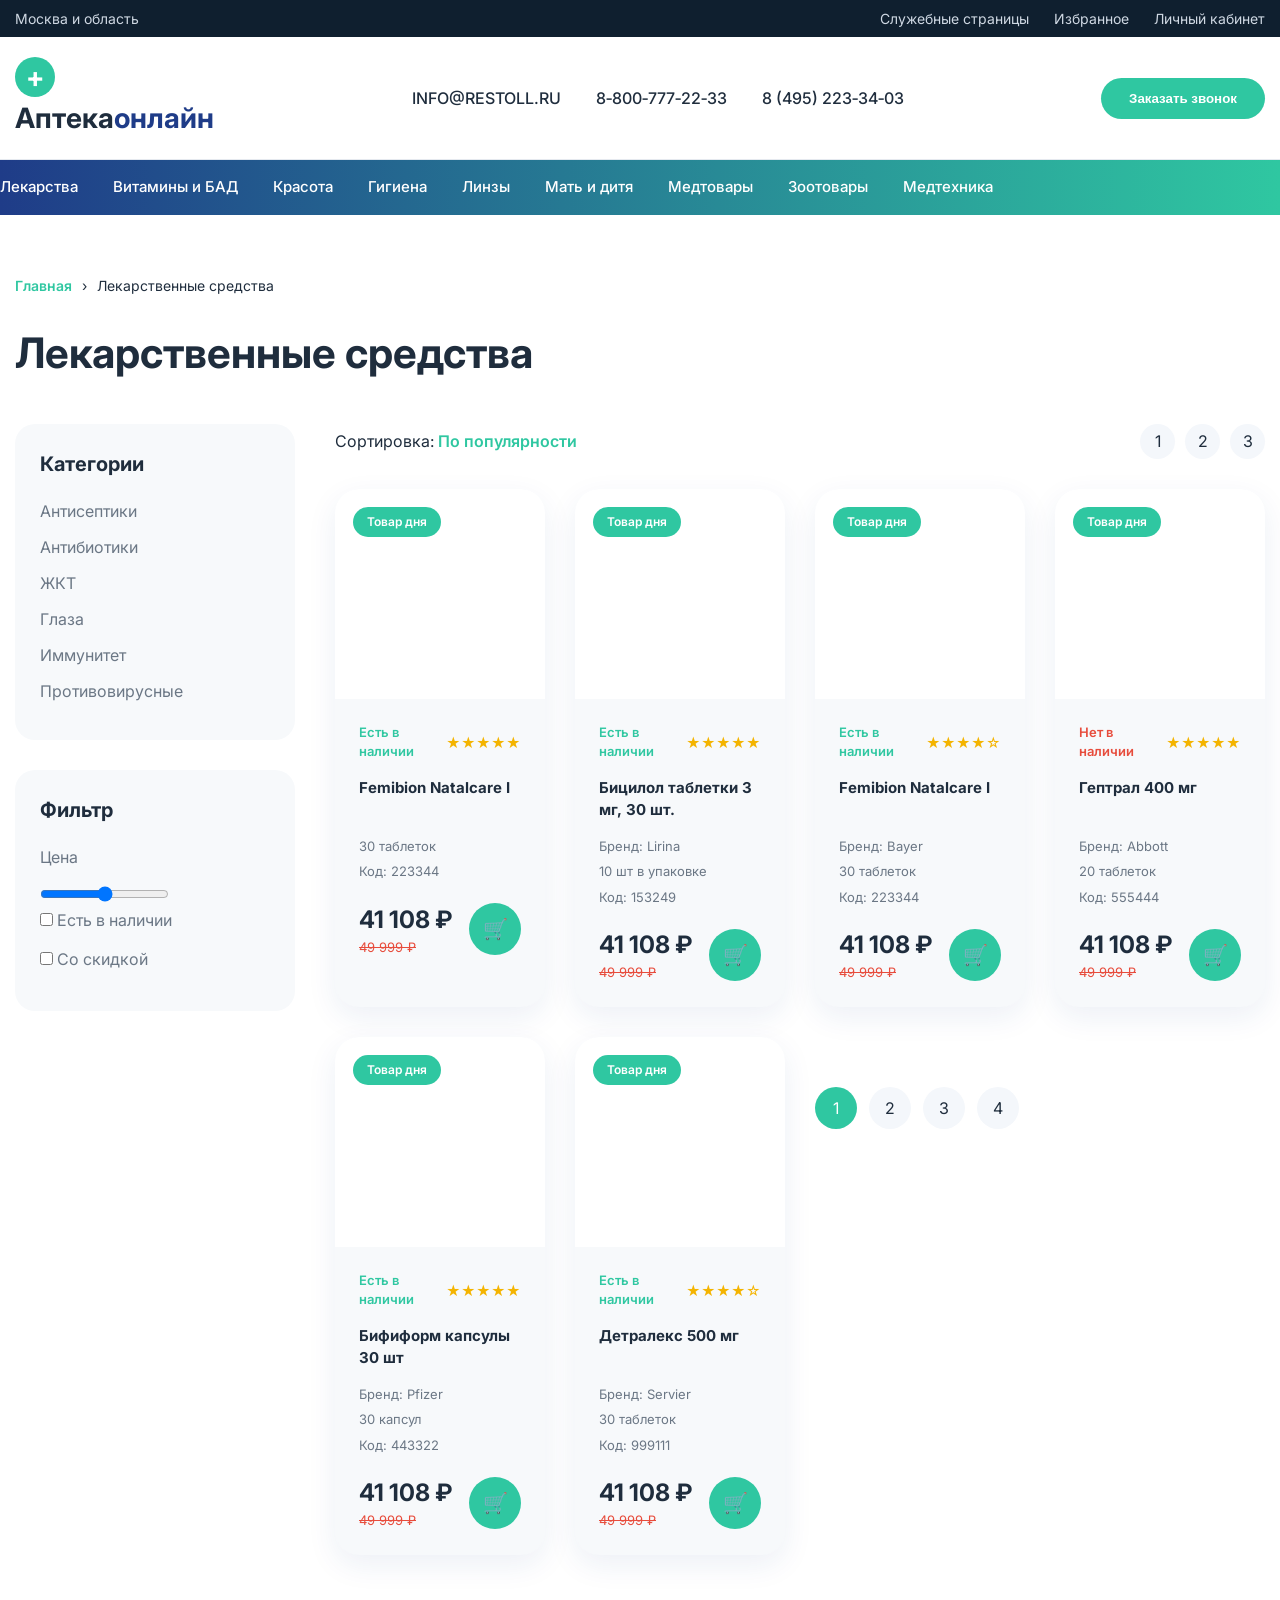
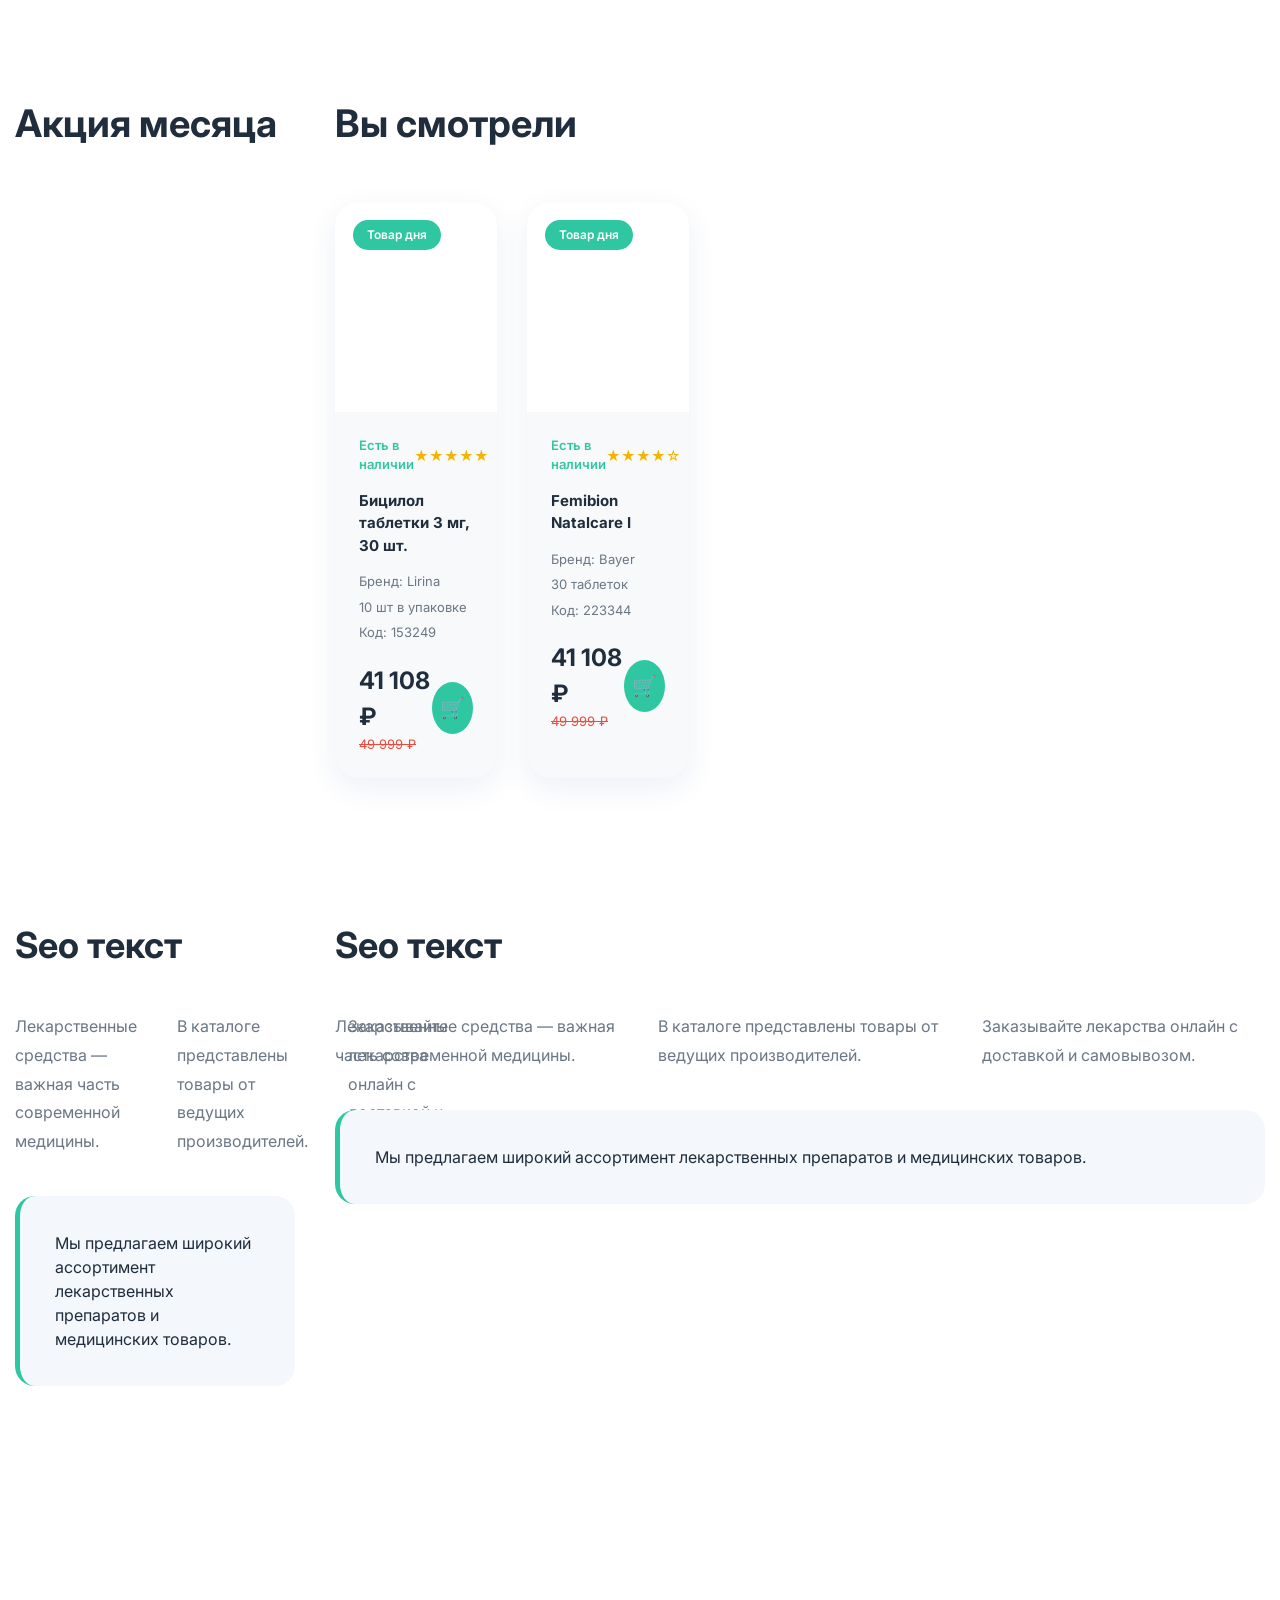
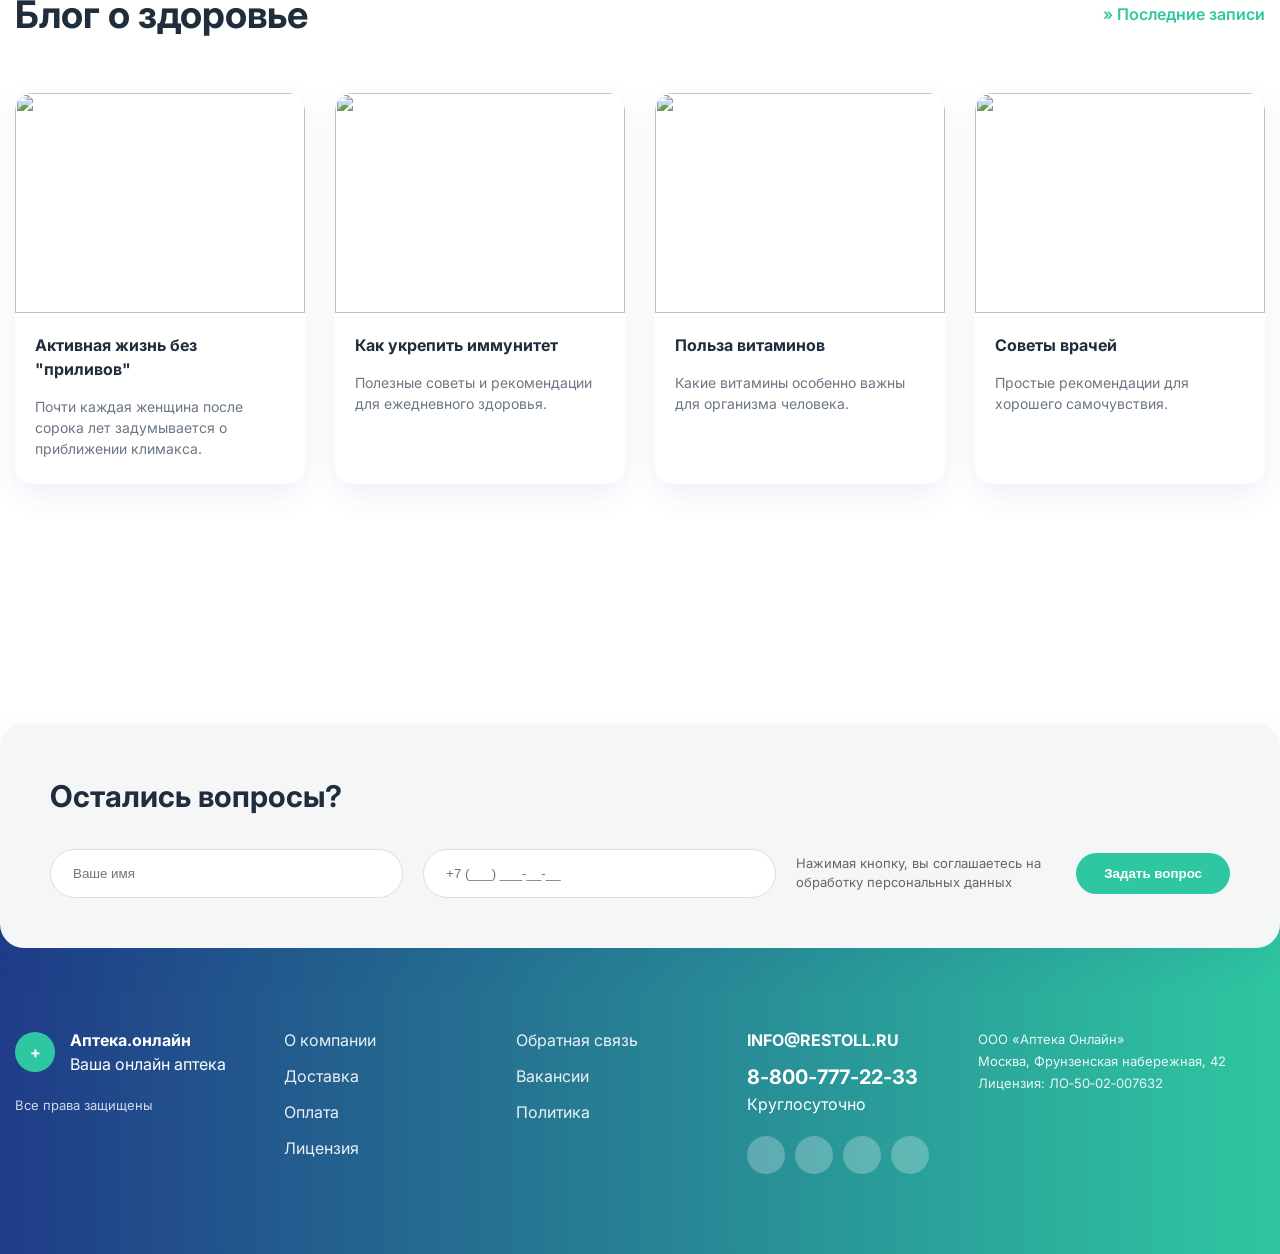
==== category.html @ 292d26c8 "Update category.html" ====
<!DOCTYPE html>
<html lang="ru">
<head>
<meta charset="UTF-8">
<meta name="viewport" content="width=device-width, initial-scale=1.0">

<title>Аптека онлайн</title>

<link rel="preconnect" href="https://fonts.googleapis.com">
<link rel="preconnect" href="https://fonts.gstatic.com" crossorigin>

<link href="https://fonts.googleapis.com/css2?family=Inter:wght@400;500;600;700&display=swap" rel="stylesheet">

<link rel="stylesheet" href="css/style.css">
</head>

<body>

<!-- ================= HEADER ================= -->

<header class="header">

    <!-- TOPBAR -->
    <div class="topbar">
        <div class="container topbar-flex">

            <div>Москва и область</div>

            <div class="top-links">
                <a href="#">Служебные страницы</a>
                <a href="#">Избранное</a>
                <a href="#">Личный кабинет</a>
            </div>

        </div>
    </div>

    <!-- MAIN HEADER -->
    <div class="header-main">

        <div class="container header-flex">

            <div class="logo">
                <span class="logo-icon">+</span>
                Аптека<span class="blue">онлайн</span>
            </div>

            <div class="header-contacts">
                <div>INFO@RESTOLL.RU</div>
                <div>8‑800‑777‑22‑33</div>
                <div>8 (495) 223‑34‑03</div>
            </div>

            <button class="btn-green">
                Заказать звонок
            </button>

        </div>

    </div>

    <!-- NAV -->
    <nav class="nav">

        <div class="container nav-flex">

            <a href="#">Лекарства</a>
            <a href="#">Витамины и БАД</a>
            <a href="#">Красота</a>
            <a href="#">Гигиена</a>
            <a href="#">Линзы</a>
            <a href="#">Мать и дитя</a>
            <a href="#">Медтовары</a>
            <a href="#">Зоотовары</a>
            <a href="#">Медтехника</a>

        </div>

    </nav>

</header>

<!-- ================= CATEGORY PAGE ================= -->

<section class="category-page">

    <div class="container">

        <!-- BREADCRUMBS -->

        <div class="breadcrumbs">

            <a href="index.html">Главная</a>

            <span>›</span>

            <span>Лекарственные средства</span>

        </div>

        <!-- TITLE -->

        <h1 class="category-title">
            Лекарственные средства
        </h1>

        <div class="category-layout">

            <!-- SIDEBAR -->

            <aside class="category-sidebar">

                <div class="sidebar-block">

                    <h3>Категории</h3>

                    <ul>

                        <li>Антисептики</li>
                        <li>Антибиотики</li>
                        <li>ЖКТ</li>
                        <li>Глаза</li>
                        <li>Иммунитет</li>
                        <li>Противовирусные</li>

                    </ul>

                </div>

                <div class="sidebar-block">

                    <h3>Фильтр</h3>

                    <label>Цена</label>

                    <input type="range">

                    <label>
                        <input type="checkbox">
                        Есть в наличии
                    </label>

                    <label>
                        <input type="checkbox">
                        Со скидкой
                    </label>

                </div>

            </aside>

            <!-- CONTENT -->

            <div class="category-content">

                <!-- SORT -->

                <div class="category-topbar">

                    <div class="sort">

                        Сортировка:
                        <span>По популярности</span>

                    </div>

                    <div class="pagination-mini">

                        <span>1</span>
                        <span>2</span>
                        <span>3</span>

                    </div>

                </div>

                <!-- PRODUCTS -->

                <div class="products-grid category-grid">

                    <!-- CARD -->

                    <div class="product-card">

                        <div class="product-top">

                            <span class="badge">
                                Товар дня
                            </span>

                            <div class="product-image">
                                <img src="images/product1.png" alt="">
                            </div>

                        </div>

                        <div class="product-body">

                            <div class="stock-row">

                                <span class="stock">
                                    Есть в наличии
                                </span>

                                <div class="stars">
                                    ★★★★★
                                </div>

                            </div>

                            <h3>
                                Femibion Natalcare I
                            </h3>

                            <ul class="product-info">

                                <li>30 таблеток</li>
                                <li>Код: 223344</li>

                            </ul>

                            <div class="price-row">

                                <div>

                                    <div class="price">
                                        41 108 ₽
                                    </div>

                                    <div class="old-price">
                                        49 999 ₽
                                    </div>

                                </div>

                                <button class="cart-circle">
                                    🛒
                                </button>

                            </div>

                        </div>

                    </div>

                    <!-- PRODUCT -->
            <div class="product-card">

                <div class="product-top">

                    <span class="badge">Товар дня</span>

                    <div class="product-image">
                        <img src="images/product1.png" alt="">
                    </div>

                </div>

                <div class="product-body">

                    <div class="stock-row">

                        <span class="stock">
                            Есть в наличии
                        </span>

                        <div class="stars">
                            ★★★★★
                        </div>

                    </div>

                    <h3>
                        Бицилол таблетки 3 мг, 30 шт.
                    </h3>

                    <ul class="product-info">
                        <li>Бренд: Lirina</li>
                        <li>10 шт в упаковке</li>
                        <li>Код: 153249</li>
                    </ul>

                    <div class="price-row">

                        <div>

                            <div class="price">
                                41 108 ₽
                            </div>

                            <div class="old-price">
                                49 999 ₽
                            </div>

                        </div>

                        <button class="cart-circle">
                            🛒
                        </button>

                    </div>

                </div>

            </div>

            <!-- PRODUCT -->
            <div class="product-card">

                <div class="product-top">

                    <span class="badge">Товар дня</span>

                    <div class="product-image">
                        <img src="images/product2.png" alt="">
                    </div>

                </div>

                <div class="product-body">

                    <div class="stock-row">

                        <span class="stock">
                            Есть в наличии
                        </span>

                        <div class="stars">
                            ★★★★☆
                        </div>

                    </div>

                    <h3>
                        Femibion Natalcare I
                    </h3>

                    <ul class="product-info">
                        <li>Бренд: Bayer</li>
                        <li>30 таблеток</li>
                        <li>Код: 223344</li>
                    </ul>

                    <div class="price-row">

                        <div>

                            <div class="price">
                                41 108 ₽
                            </div>

                            <div class="old-price">
                                49 999 ₽
                            </div>

                        </div>

                        <button class="cart-circle">
                            🛒
                        </button>

                    </div>

                </div>

            </div>

            <!-- PRODUCT -->
            <div class="product-card">

                <div class="product-top">

                    <span class="badge">Товар дня</span>

                    <div class="product-image">
                        <img src="images/product3.png" alt="">
                    </div>

                </div>

                <div class="product-body">

                    <div class="stock-row">

                        <span class="stock red">
                            Нет в наличии
                        </span>

                        <div class="stars">
                            ★★★★★
                        </div>

                    </div>

                    <h3>
                        Гептрал 400 мг
                    </h3>

                    <ul class="product-info">
                        <li>Бренд: Abbott</li>
                        <li>20 таблеток</li>
                        <li>Код: 555444</li>
                    </ul>

                    <div class="price-row">

                        <div>

                            <div class="price">
                                41 108 ₽
                            </div>

                            <div class="old-price">
                                49 999 ₽
                            </div>

                        </div>

                        <button class="cart-circle">
                            🛒
                        </button>

                    </div>

                </div>

            </div>

            <!-- PRODUCT -->
            <div class="product-card">

                <div class="product-top">

                    <span class="badge">Товар дня</span>

                    <div class="product-image">
                        <img src="images/product4.png" alt="">
                    </div>

                </div>

                <div class="product-body">

                    <div class="stock-row">

                        <span class="stock">
                            Есть в наличии
                        </span>

                        <div class="stars">
                            ★★★★★
                        </div>

                    </div>

                    <h3>
                        Бифиформ капсулы 30 шт
                    </h3>

                    <ul class="product-info">
                        <li>Бренд: Pfizer</li>
                        <li>30 капсул</li>
                        <li>Код: 443322</li>
                    </ul>

                    <div class="price-row">

                        <div>

                            <div class="price">
                                41 108 ₽
                            </div>

                            <div class="old-price">
                                49 999 ₽
                            </div>

                        </div>

                        <button class="cart-circle">
                            🛒
                        </button>

                    </div>

                </div>

            </div>

            <!-- PRODUCT -->
            <div class="product-card">

                <div class="product-top">

                    <span class="badge">Товар дня</span>

                    <div class="product-image">
                        <img src="images/product5.png" alt="">
                    </div>

                </div>

                <div class="product-body">

                    <div class="stock-row">

                        <span class="stock">
                            Есть в наличии
                        </span>

                        <div class="stars">
                            ★★★★☆
                        </div>

                    </div>

                    <h3>
                        Детралекс 500 мг
                    </h3>

                    <ul class="product-info">
                        <li>Бренд: Servier</li>
                        <li>30 таблеток</li>
                        <li>Код: 999111</li>
                    </ul>

                    <div class="price-row">

                        <div>

                            <div class="price">
                                41 108 ₽
                            </div>

                            <div class="old-price">
                                49 999 ₽
                            </div>

                        </div>

                        <button class="cart-circle">
                            🛒
                        </button>

                    </div>

                </div>
            </div>

                <!-- PAGINATION -->

                <div class="pagination">

                <span class="active">1</span>
                <span>2</span>
                <span>3</span>
                <span>4</span>
            
                </div>

            </div>

        </div>

        <!-- SALE BLOCK -->

        <div class="category-extra">

            <div class="products-header">

                <h2>Акция месяца</h2>

            </div>

            <div class="products-grid">

                <!-- product-card -->
                <!-- можно копировать карточки -->

            </div>

        </div>

        <!-- VIEWED -->

<div class="category-extra">

    <div class="products-header">

        <h2>Вы смотрели</h2>

    </div>

    <div class="products-grid">

        <!-- PRODUCT -->

        <div class="product-card">

            <div class="product-top">

                <span class="badge">Товар дня</span>

                <div class="product-image">
                    <img src="images/product1.png" alt="">
                </div>

            </div>

            <div class="product-body">

                <div class="stock-row">

                    <span class="stock">
                        Есть в наличии
                    </span>

                    <div class="stars">
                        ★★★★★
                    </div>

                </div>

                <h3>
                    Бицилол таблетки 3 мг, 30 шт.
                </h3>

                <ul class="product-info">
                    <li>Бренд: Lirina</li>
                    <li>10 шт в упаковке</li>
                    <li>Код: 153249</li>
                </ul>

                <div class="price-row">

                    <div>

                        <div class="price">
                            41 108 ₽
                        </div>

                        <div class="old-price">
                            49 999 ₽
                        </div>

                    </div>

                    <button class="cart-circle">
                        🛒
                    </button>

                </div>

            </div>

        </div>

        <!-- PRODUCT -->

        <div class="product-card">

            <div class="product-top">

                <span class="badge">Товар дня</span>

                <div class="product-image">
                    <img src="images/product2.png" alt="">
                </div>

            </div>

            <div class="product-body">

                <div class="stock-row">

                    <span class="stock">
                        Есть в наличии
                    </span>

                    <div class="stars">
                        ★★★★☆
                    </div>

                </div>

                <h3>
                    Femibion Natalcare I
                </h3>

                <ul class="product-info">
                    <li>Бренд: Bayer</li>
                    <li>30 таблеток</li>
                    <li>Код: 223344</li>
                </ul>

                <div class="price-row">

                    <div>

                        <div class="price">
                            41 108 ₽
                        </div>

                        <div class="old-price">
                            49 999 ₽
                        </div>

                    </div>

                    <button class="cart-circle">
                        🛒
                    </button>

                </div>

            </div>

        </div>

    </div>

</div>

<!-- SEO -->

<div class="seo-text">

    <h2>Seo текст</h2>

    <div class="seo-grid">

        <p>
            Лекарственные средства —
            важная часть современной медицины.
        </p>

        <p>
            В каталоге представлены товары
            от ведущих производителей.
        </p>

        <p>
            Заказывайте лекарства онлайн
            с доставкой и самовывозом.
        </p>

    </div>

    <div class="seo-highlight">

        Мы предлагаем широкий ассортимент
        лекарственных препаратов и медицинских товаров.

    </div>

</div>

        <!-- SEO -->

        <div class="seo-text">

            <h2>Seo текст</h2>

            <div class="seo-grid">

                <p>
                    Лекарственные средства —
                    важная часть современной медицины.
                </p>

                <p>
                    В каталоге представлены товары
                    от ведущих производителей.
                </p>

                <p>
                    Заказывайте лекарства онлайн
                    с доставкой и самовывозом.
                </p>

            </div>

            <div class="seo-highlight">

                Мы предлагаем широкий ассортимент
                лекарственных препаратов и медицинских товаров.

            </div>

        </div>

    </div>

</section>
    
<!-- ================= BLOG ================= -->

<section class="blog-section">

    <div class="container">

        <div class="blog-header">

            <h2>Блог о здоровье</h2>

            <a href="#" class="blog-link">
                » Последние записи
            </a>

        </div>

        <div class="blog-grid">

            <div class="blog-card">

                <div class="blog-img">
                    <img src="images/blog1.jpg" alt="">
                </div>

                <h3>
                    Активная жизнь без "приливов"
                </h3>

                <p>
                    Почти каждая женщина после сорока лет
                    задумывается о приближении климакса.
                </p>

            </div>

            <div class="blog-card">

                <div class="blog-img">
                    <img src="images/blog2.jpg" alt="">
                </div>

                <h3>
                    Как укрепить иммунитет
                </h3>

                <p>
                    Полезные советы и рекомендации
                    для ежедневного здоровья.
                </p>

            </div>

            <div class="blog-card">

                <div class="blog-img">
                    <img src="images/blog3.jpg" alt="">
                </div>

                <h3>
                    Польза витаминов
                </h3>

                <p>
                    Какие витамины особенно важны
                    для организма человека.
                </p>

            </div>

            <div class="blog-card">

                <div class="blog-img">
                    <img src="images/blog4.jpg" alt="">
                </div>

                <h3>
                    Советы врачей
                </h3>

                <p>
                    Простые рекомендации
                    для хорошего самочувствия.
                </p>

            </div>

        </div>

    </div>

</section>

<!-- ================= FOOTER ================= -->

<footer class="footer">

    <div class="questions-wrapper">

        <div class="container questions">

            <h2>Остались вопросы?</h2>

            <div class="questions-form">

                <input type="text" placeholder="Ваше имя">

                <input type="text" placeholder="+7 (___) ___‑__‑__">

                <p class="policy">
                    Нажимая кнопку, вы соглашаетесь
                    на обработку персональных данных
                </p>

                <button class="btn-green">
                    Задать вопрос
                </button>

            </div>

        </div>

    </div>

    <div class="footer-main">

        <div class="container footer-grid">

            <div class="footer-col">

                <div class="footer-logo">

                    <div class="logo-icon">+</div>

                    <div>

                        <strong>Аптека.онлайн</strong><br>
                        <span>Ваша онлайн аптека</span>

                    </div>

                </div>

                <p class="copyright">
                    Все права защищены
                </p>

            </div>

            <div class="footer-col">

                <ul>
                    <li>О компании</li>
                    <li>Доставка</li>
                    <li>Оплата</li>
                    <li>Лицензия</li>
                </ul>

            </div>

            <div class="footer-col">

                <ul>
                    <li>Обратная связь</li>
                    <li>Вакансии</li>
                    <li>Политика</li>
                </ul>

            </div>

            <div class="footer-col footer-contacts">

                <p><strong>INFO@RESTOLL.RU</strong></p>

                <p class="phone">
                    8‑800‑777‑22‑33
                </p>

                <span>Круглосуточно</span>

                <div class="socials">

                    <div class="soc"></div>
                    <div class="soc"></div>
                    <div class="soc"></div>
                    <div class="soc"></div>

                </div>

            </div>

            <div class="footer-col footer-info">

                <p>
                    ООО «Аптека Онлайн»<br>
                    Москва, Фрунзенская набережная, 42<br>
                    Лицензия: ЛО‑50‑02‑007632
                </p>

            </div>

        </div>

    </div>

</footer>

</body>
</html>
---- css/style.css ----
/* ================= RESET ================= */

*{
    margin:0;
    padding:0;
    box-sizing:border-box;
}

html{
    scroll-behavior:smooth;
}

body{
    font-family:'Inter', Arial, sans-serif;
    background:#f4f7f9;
    color:#1f2d3d;
    line-height:1.5;
}

img{
    max-width:100%;
    display:block;
}

button,
a,
.product-card,
.blog-card,
.partner,
.arrow{
    transition:0.3s ease;
}

.container{
    width:100%;
    max-width:1320px;
    margin:0 auto;
    padding:0 15px;
}

/* ================= HEADER ================= */

.header{
    position:sticky;
    top:0;
    z-index:1000;
    background:#fff;
}

.topbar{
    background:#0f1f2f;
    color:#cfd8e3;
    font-size:14px;
    padding:8px 0;
}

.topbar-flex{
    display:flex;
    justify-content:space-between;
    align-items:center;
}

.top-links{
    display:flex;
    align-items:center;
}

.top-links a{
    margin-left:25px;
    color:#cfd8e3;
    text-decoration:none;
}

.top-links a:hover{
    opacity:0.7;
}

.header-main{
    background:#ffffff;
    padding:20px 0;
    border-bottom:1px solid #e5e9ef;
}

.header-flex{
    display:flex;
    justify-content:space-between;
    align-items:center;
    gap:30px;
}

.logo{
    font-size:28px;
    font-weight:700;
    white-space:nowrap;
}

.logo .blue{
    color:#1f3c88;
}

.header-contacts{
    display:flex;
    gap:35px;
    font-weight:500;
    flex-wrap:wrap;
}

.btn-green{
    background:#2fc7a1;
    color:#fff;
    border:none;
    padding:13px 28px;
    border-radius:40px;
    cursor:pointer;
    font-weight:600;
}

.btn-green:hover{
    transform:translateY(-3px);
    box-shadow:0 10px 20px rgba(47,199,161,0.3);
}

.logo-icon{
    width:40px;
    height:40px;
    background:#2fc7a1;
    border-radius:50%;
    display:flex;
    align-items:center;
    justify-content:center;
    color:#fff;
    font-weight:bold;
}

/* ================= NAV ================= */

.nav{
    background:linear-gradient(90deg,#1f3c88,#2fc7a1);
}

.nav-flex{
    display:flex;
    gap:35px;
    padding:16px 0;
    flex-wrap:wrap;
}

.nav a{
    color:#fff;
    text-decoration:none;
    font-weight:500;
    font-size:15px;
}

.nav a:hover{
    opacity:0.7;
}

/* ================= HERO ================= */

.hero{
    background:#eef2f5;
    padding:70px 0;
}

.hero-grid{
    display:grid;
    grid-template-columns:1.2fr 1fr 0.8fr;
    gap:40px;
    align-items:center;
}

.hero-left h1{
    font-size:56px;
    color:#1f3c88;
    margin-bottom:15px;
    line-height:1.1;
}

.subtitle{
    font-size:24px;
    margin-bottom:20px;
}

.desc{
    color:#5f6b7a;
    line-height:1.7;
    margin-bottom:30px;
    max-width:500px;
}

.btn-blue{
    background:#1f3c88;
    color:#fff;
    padding:14px 34px;
    border:none;
    border-radius:40px;
    font-weight:600;
    cursor:pointer;
}

.btn-blue:hover{
    transform:translateY(-3px);
    box-shadow:0 10px 25px rgba(31,60,136,0.25);
}

.hero-banner{
    border-radius:24px;
    padding:50px 40px;
    color:#fff;
    min-height:320px;
    display:flex;
    flex-direction:column;
    justify-content:center;
}

.pink{
    background:#ff6f8e;
}

.hero-banner h3{
    font-size:36px;
    margin-bottom:25px;
}

.btn-orange{
    background:#ff7a00;
    color:#fff;
    border:none;
    padding:12px 24px;
    border-radius:30px;
    font-weight:600;
    cursor:pointer;
    width:max-content;
}

.btn-orange:hover{
    transform:translateY(-3px);
    box-shadow:0 10px 20px rgba(255,122,0,0.3);
}

.hero-right .mini-card{
    background:#ffffff;
    padding:20px;
    border-radius:18px;
    margin-bottom:20px;
    box-shadow:0 10px 30px rgba(31,60,136,0.08);
}

.hero-right .mini-card:hover{
    transform:translateY(-4px);
}

/* ================= ADVANTAGES ================= */

.advantages{
    background:#fff;
    padding:40px 0;
}

.adv-grid{
    display:grid;
    grid-template-columns:repeat(5,1fr);
    gap:25px;
    text-align:center;
}

.adv-grid div{
    background:#f7f9fb;
    padding:20px;
    border-radius:16px;
    font-weight:600;
}

/* ================= PRODUCTS ================= */

.products{
    padding:90px 0;
    background:#ffffff;
}

.products-header{
    display:flex;
    justify-content:space-between;
    align-items:center;
    margin-bottom:50px;
}

.products-header h2{
    font-size:38px;
    font-weight:700;
}

.arrows{
    display:flex;
    gap:15px;
}

.arrow{
    width:45px;
    height:45px;
    border-radius:50%;
    background:#f1f3f6;
    display:flex;
    align-items:center;
    justify-content:center;
    font-size:22px;
    cursor:pointer;
}

.arrow:hover{
    background:#2fc7a1;
    color:#fff;
}

.products-grid{
    display:grid;
    grid-template-columns:repeat(5,1fr);
    gap:30px;
}

.product-card{
    background:#f7f9fb;
    border-radius:24px;
    overflow:hidden;
    box-shadow:0 10px 30px rgba(31,60,136,0.08);
}

.product-card:hover{
    transform:translateY(-8px);
}

.product-top{
    background:#ffffff;
    padding:20px;
    position:relative;
}

.badge{
    position:absolute;
    top:18px;
    left:18px;
    background:#2fc7a1;
    color:#fff;
    padding:6px 14px;
    border-radius:20px;
    font-size:12px;
    font-weight:600;
}

.product-image{
    height:170px;
    display:flex;
    align-items:center;
    justify-content:center;
}

.product-image img{
    max-width:100%;
    max-height:100%;
    object-fit:contain;
}

.product-body{
    padding:24px;
}

.stock-row{
    display:flex;
    justify-content:space-between;
    align-items:center;
    margin-bottom:12px;
}

.stock{
    color:#2fc7a1;
    font-weight:600;
    font-size:13px;
}

.stock.red{
    color:#e74c3c;
}

.stars{
    color:#f4b400;
    font-size:14px;
}

.product-body h3{
    font-size:15px;
    margin:15px 0;
    line-height:1.5;
    min-height:45px;
}

.product-info{
    list-style:none;
    margin-bottom:20px;
    font-size:13px;
    color:#6b7785;
}

.product-info li{
    margin-bottom:6px;
}

.price-row{
    display:flex;
    justify-content:space-between;
    align-items:center;
}

.price{
    font-size:24px;
    font-weight:700;
}

.old-price{
    color:#e74c3c;
    font-size:13px;
    text-decoration:line-through;
}

.cart-circle{
    width:52px;
    height:52px;
    border-radius:50%;
    background:#2fc7a1;
    border:none;
    color:#fff;
    font-size:20px;
    cursor:pointer;
}

.cart-circle:hover{
    transform:scale(1.08);
}

/* ================= HOW ================= */

.how-section{
    padding:100px 0;
    background:#ffffff;
}

.how-section h2{
    font-size:38px;
    margin-bottom:60px;
}

.how-grid{
    display:grid;
    grid-template-columns:repeat(4,1fr);
    gap:40px;
}

.how-item{
    display:flex;
    gap:20px;
}

.how-icon{
    min-width:60px;
    height:60px;
    border-radius:18px;
    background:#f4f7fb;
    display:flex;
    align-items:center;
    justify-content:center;
    font-size:24px;
}

/* ================= REVIEWS ================= */

.reviews-section{
    padding:120px 0;
    background:#eef2f5;
}

.reviews-wrapper{
    display:grid;
    grid-template-columns:380px 1fr;
    gap:50px;
}

.rating-card{
    background:#ffffff;
    padding:50px;
    border-radius:24px;
    box-shadow:0 15px 35px rgba(31,60,136,0.08);
}

.rating-number{
    font-size:72px;
    font-weight:700;
    margin:20px 0;
}

.big{
    font-size:22px;
    margin-bottom:20px;
}

.reviews-list{
    display:flex;
    flex-direction:column;
    gap:30px;
}

.review-item{
    background:#fff;
    padding:30px;
    border-radius:18px;
}

.review-header{
    display:flex;
    gap:15px;
    flex-wrap:wrap;
    margin-bottom:15px;
}

.all-reviews{
    color:#2fc7a1;
    text-decoration:none;
    font-weight:600;
}

/* ================= PARTNERS ================= */

.partners-section{
    padding:100px 0;
    background:#ffffff;
    color:#1f2d3d;
}

.partners-header{
    display:flex;
    justify-content:space-between;
    align-items:center;
    margin-bottom:60px;
}

.partners-grid{
    display:grid;
    grid-template-columns:repeat(6,1fr);
    gap:50px 40px;
}

.partner{
    text-align:center;
    opacity:0.7;
    padding:20px;
    color:#1f2d3d;
}

.partner:hover{
    opacity:1;
    transform:scale(1.05);
}

/* ================= ABOUT ================= */

.about-section{
    padding:120px 0 60px;
    background:#ffffff;
    color:#1f2d3d;
}

.about-section h2{
    margin-bottom:50px;
    font-size:38px;
}

.about-grid{
    display:grid;
    grid-template-columns:repeat(3,1fr);
    gap:60px;
}

.about-grid p{
    color:#6b7785;
    margin-bottom:20px;
    line-height:1.8;
}

.about-highlight{
    background:#f4f7fb;
    padding:40px;
    margin:60px 0;
    border-radius:24px;
    color:#1f2d3d;
    border-left:5px solid #2fc7a1;
}

.show-more{
    color:#2fc7a1;
    text-decoration:none;
    font-weight:600;
}

/* ================= ALPHABET ================= */

.alphabet-section{
padding:100px 0;
background:#ffffff;
color:#1f2d3d;
}

.alphabet-header{
display:flex;
justify-content:space-between;
margin-bottom:40px;
flex-wrap:wrap;
gap:20px;
}

.alphabet-header a{
color:#2fc7a1;
text-decoration:none;
font-weight:600;
}

.alphabet{
display:flex;
flex-wrap:wrap;
gap:18px;
font-size:18px;
margin-bottom:60px;
}

.alphabet span{
cursor:pointer;
color:#6b7785;
transition:0.3s;
}

.alphabet span:hover{
color:#2fc7a1;
}

/* ================= ALPHABET CARDS ================= */

.alphabet-cards{
margin-top:60px;
display:grid;
grid-template-columns:repeat(4,1fr);
gap:25px;
}

.alphabet-card{
background:#f7f9fb;
border-radius:20px;
padding:30px;
color:#1f2d3d;
}

.alphabet-card h3{
margin-bottom:20px;
font-size:18px;
}

.alphabet-card ul{
list-style:none;
margin-bottom:20px;
}

.alphabet-card ul li{
margin-bottom:10px;
color:#6b7785;
font-size:14px;
}

.alphabet-card a{
color:#2fc7a1;
text-decoration:none;
font-weight:600;
}

.alphabet span{
cursor:pointer;
transition:0.3s;
}

.alphabet span:hover{
color:#2fc7a1;
}

@media(max-width:992px){
.alphabet-cards{
    grid-template-columns:repeat(2,1fr);
}
}

@media(max-width:576px){
.alphabet-cards{
    grid-template-columns:1fr;
}
}

/* ================= ALPHABET PAGE ================= */

.alphabet-page{
    padding:60px 0 100px;
    background:#ffffff;
}

.breadcrumbs{
    display:flex;
    align-items:center;
    gap:10px;
    margin-bottom:25px;
    font-size:14px;
}

.breadcrumbs a{
    color:#2fc7a1;
    text-decoration:none;
    font-weight:600;
}

.alphabet-page-header{
    display:flex;
    align-items:center;
    gap:40px;
    margin-bottom:60px;
    flex-wrap:wrap;
}

.alphabet-page-header h1{
    font-size:52px;
    font-weight:700;
}

.alphabet-page-header a{
    color:#2fc7a1;
    text-decoration:none;
    font-size:28px;
    font-weight:600;
}

.alphabet-letters{
    position:relative;
    margin-bottom:80px;
}

.letters-row{
    display:flex;
    flex-wrap:wrap;
    gap:18px;
    margin-bottom:20px;
}

.letters-row span{
    font-size:18px;
    color:#6b7785;
    cursor:pointer;
    transition:0.3s;
}

.letters-row span:hover{
    color:#2fc7a1;
}

.letters-row .active{
    width:40px;
    height:40px;
    background:#2fc7a1;
    color:#fff;
    border-radius:10px;
    display:flex;
    align-items:center;
    justify-content:center;
}

.big-letter{
    position:absolute;
    right:0;
    top:-20px;
    font-size:140px;
    font-weight:700;
    color:#dff6f1;
    line-height:1;
}

.alphabet-page-grid{
    display:grid;
    grid-template-columns:repeat(4,1fr);
    gap:40px;
}

.alphabet-page-card{
    min-height:260px;
}

.alphabet-page-card.large{
    grid-row:span 2;
}

.alphabet-page-card h3{
    font-size:28px;
    margin-bottom:30px;
    color:#1f2d3d;
}

.alphabet-page-card ul{
    list-style:none;
}

.alphabet-page-card ul li{
    margin-bottom:16px;
    color:#6b7785;
    position:relative;
    padding-left:18px;
    line-height:1.5;
}

.alphabet-page-card ul li::before{
    content:"—";
    position:absolute;
    left:0;
    color:#2fc7a1;
}

/* ================= CATEGORY PAGE ================= */

.category-page{
    padding:60px 0 100px;
    background:#ffffff;
}

.category-title{
    font-size:42px;
    margin-bottom:40px;
}

.category-layout{
    display:grid;
    grid-template-columns:280px 1fr;
    gap:40px;
}

.category-sidebar{
    display:flex;
    flex-direction:column;
    gap:30px;
}

.sidebar-block{
    background:#f7f9fb;
    border-radius:20px;
    padding:25px;
}

.sidebar-block h3{
    margin-bottom:20px;
    font-size:20px;
}

.sidebar-block ul{
    list-style:none;
}

.sidebar-block li{
    margin-bottom:12px;
    color:#6b7785;
    cursor:pointer;
}

.sidebar-block label{
    display:block;
    margin-bottom:15px;
    color:#6b7785;
}

.category-content{
    width:100%;
}

.category-topbar{
    display:flex;
    justify-content:space-between;
    align-items:center;
    margin-bottom:30px;
}

.sort span{
    color:#2fc7a1;
    font-weight:600;
}

.pagination-mini{
    display:flex;
    gap:10px;
}

.pagination-mini span{
    width:35px;
    height:35px;
    border-radius:50%;
    background:#f4f7fb;
    display:flex;
    align-items:center;
    justify-content:center;
    cursor:pointer;
}

.category-grid{
    grid-template-columns:repeat(4,1fr);
}

.pagination{
    display:flex;
    gap:12px;
    margin-top:50px;
}

.pagination span{
    width:42px;
    height:42px;
    border-radius:50%;
    background:#f4f7fb;
    display:flex;
    align-items:center;
    justify-content:center;
    cursor:pointer;
}

.pagination .active{
    background:#2fc7a1;
    color:#fff;
}

.category-extra{
    margin-top:100px;
}

.seo-text{
    margin-top:100px;
}

.seo-text h2{
    font-size:36px;
    margin-bottom:40px;
}

.seo-grid{
    display:grid;
    grid-template-columns:repeat(3,1fr);
    gap:40px;
    margin-bottom:40px;
}

.seo-grid p{
    color:#6b7785;
    line-height:1.8;
}

.seo-highlight{
    background:#f4f7fb;
    border-left:5px solid #2fc7a1;
    padding:35px;
    border-radius:20px;
}

/* RESPONSIVE */

@media(max-width:1200px){

    .category-grid{
        grid-template-columns:repeat(3,1fr);
    }
}

@media(max-width:992px){

    .category-layout{
        grid-template-columns:1fr;
    }

    .category-grid{
        grid-template-columns:repeat(2,1fr);
    }

    .seo-grid{
        grid-template-columns:1fr;
    }
}

@media(max-width:576px){

    .category-grid{
        grid-template-columns:1fr;
    }

    .category-topbar{
        flex-direction:column;
        align-items:flex-start;
        gap:20px;
    }

    .category-title{
        font-size:32px;
    }
}

/* ================= RESPONSIVE ================= */

@media(max-width:1200px){

    .alphabet-page-grid{
        grid-template-columns:repeat(3,1fr);
    }

    .big-letter{
        display:none;
    }
}

@media(max-width:992px){

    .alphabet-page-grid{
        grid-template-columns:repeat(2,1fr);
    }

    .alphabet-page-header h1{
        font-size:40px;
    }
}

@media(max-width:576px){

    .alphabet-page-grid{
        grid-template-columns:1fr;
    }

    .alphabet-page-header{
        flex-direction:column;
        align-items:flex-start;
    }

    .alphabet-page-header h1{
        font-size:32px;
    }

    .alphabet-page-header a{
        font-size:20px;
    }
}

/* ================= BLOG ================= */

.blog-section{
    padding:100px 0;
    background:#ffffff;
}

.blog-header{
    display:flex;
    justify-content:space-between;
    align-items:center;
    margin-bottom:50px;
}

.blog-header h2{
    font-size:38px;
}

.blog-link{
    color:#2fc7a1;
    text-decoration:none;
    font-weight:600;
}

.blog-grid{
    display:grid;
    grid-template-columns:repeat(4,1fr);
    gap:30px;
}

.blog-card{
    background:#fff;
    border-radius:18px;
    overflow:hidden;
    box-shadow:0 10px 30px rgba(31,60,136,0.08);
}

.blog-card:hover{
    transform:translateY(-6px);
}

.blog-img{
    height:220px;
    overflow:hidden;
}

.blog-img img{
    width:100%;
    height:100%;
    object-fit:cover;
}

.blog-card h3,
.blog-card p{
    padding:0 20px;
}

.blog-card h3{
    font-size:16px;
    margin:20px 0 15px;
    line-height:1.5;
}

.blog-card p{
    font-size:14px;
    color:#6b7785;
    padding-bottom:25px;
}

/* ================= QUESTIONS ================= */

.questions-wrapper{
    background:#ffffff;
    padding:80px 0 0;
}

.questions{
    background:#f4f6f8;
    padding:50px;
    border-radius:24px;
    position:relative;
    top:60px;
    box-shadow:0 15px 35px rgba(31,60,136,0.08);
}

.questions h2{
    margin-bottom:30px;
    font-size:30px;
}

.questions-form{
    display:flex;
    align-items:center;
    gap:20px;
}

.questions-form input{
    flex:1;
    padding:16px 22px;
    border-radius:40px;
    border:1px solid #ddd;
    outline:none;
}

.questions-form input:focus{
    border-color:#2fc7a1;
}

.policy{
    font-size:13px;
    max-width:260px;
    color:#666;
}

.policy a{
    color:#2fc7a1;
    text-decoration:none;
}

/* ================= FOOTER ================= */

.footer-main{
    background:linear-gradient(90deg,#1f3c88,#2fc7a1);
    padding:140px 0 80px;
    color:#ffffff;
}

.footer-grid{
    display:grid;
    grid-template-columns:1.2fr 1fr 1fr 1fr 1.5fr;
    gap:40px;
}

.footer-logo{
    display:flex;
    align-items:center;
    gap:15px;
    margin-bottom:20px;
}

.footer-col ul{
    list-style:none;
}

.footer-col ul li{
    margin-bottom:12px;
    cursor:pointer;
    opacity:0.9;
}

.footer-col ul li:hover{
    opacity:1;
}

.footer-contacts .phone{
    font-size:20px;
    font-weight:700;
    margin-top:10px;
}

.socials{
    display:flex;
    gap:10px;
    margin-top:20px;
}

.soc{
    width:38px;
    height:38px;
    border-radius:50%;
    background:rgba(255,255,255,0.25);
}

.footer-info{
    font-size:13px;
    line-height:1.7;
    opacity:0.9;
}

.copyright{
    font-size:13px;
    opacity:0.8;
}

/* ================= RESPONSIVE ================= */

@media (max-width:1200px){

    .products-grid{
        grid-template-columns:repeat(3,1fr);
    }

    .blog-grid{
        grid-template-columns:repeat(2,1fr);
    }

    .partners-grid{
        grid-template-columns:repeat(4,1fr);
    }

    .footer-grid{
        grid-template-columns:repeat(3,1fr);
    }
}

@media (max-width:992px){

    .header-flex{
        flex-direction:column;
        align-items:flex-start;
    }

    .hero-grid{
        grid-template-columns:1fr;
    }

    .products-grid{
        grid-template-columns:repeat(2,1fr);
    }

    .how-grid{
        grid-template-columns:repeat(2,1fr);
    }

    .reviews-wrapper{
        grid-template-columns:1fr;
    }

    .about-grid{
        grid-template-columns:1fr;
    }

    .footer-grid{
        grid-template-columns:1fr 1fr;
    }

    .questions-form{
        flex-wrap:wrap;
    }
}

@media (max-width:768px){

    .hero-left h1{
        font-size:42px;
    }

    .products-header h2,
    .how-section h2,
    .about-section h2,
    .blog-header h2{
        font-size:30px;
    }

    .adv-grid{
        grid-template-columns:repeat(2,1fr);
    }

    .partners-grid{
        grid-template-columns:repeat(3,1fr);
    }
}

@media (max-width:576px){

    .topbar-flex,
    .blog-header,
    .products-header,
    .partners-header,
    .alphabet-header{
        flex-direction:column;
        align-items:flex-start;
        gap:20px;
    }

    .products-grid,
    .blog-grid,
    .how-grid,
    .partners-grid,
    .footer-grid,
    .adv-grid{
        grid-template-columns:1fr;
    }

    .questions-form{
        flex-direction:column;
        align-items:stretch;
    }

    .questions{
        padding:30px 20px;
    }

    .hero{
        padding:50px 0;
    }

    .hero-left h1{
        font-size:36px;
    }

    .subtitle{
        font-size:20px;
    }

    .product-body,
    .review-item,
    .rating-card{
        padding:20px;
    }

    .footer-main{
        padding:120px 0 60px;
    }
}
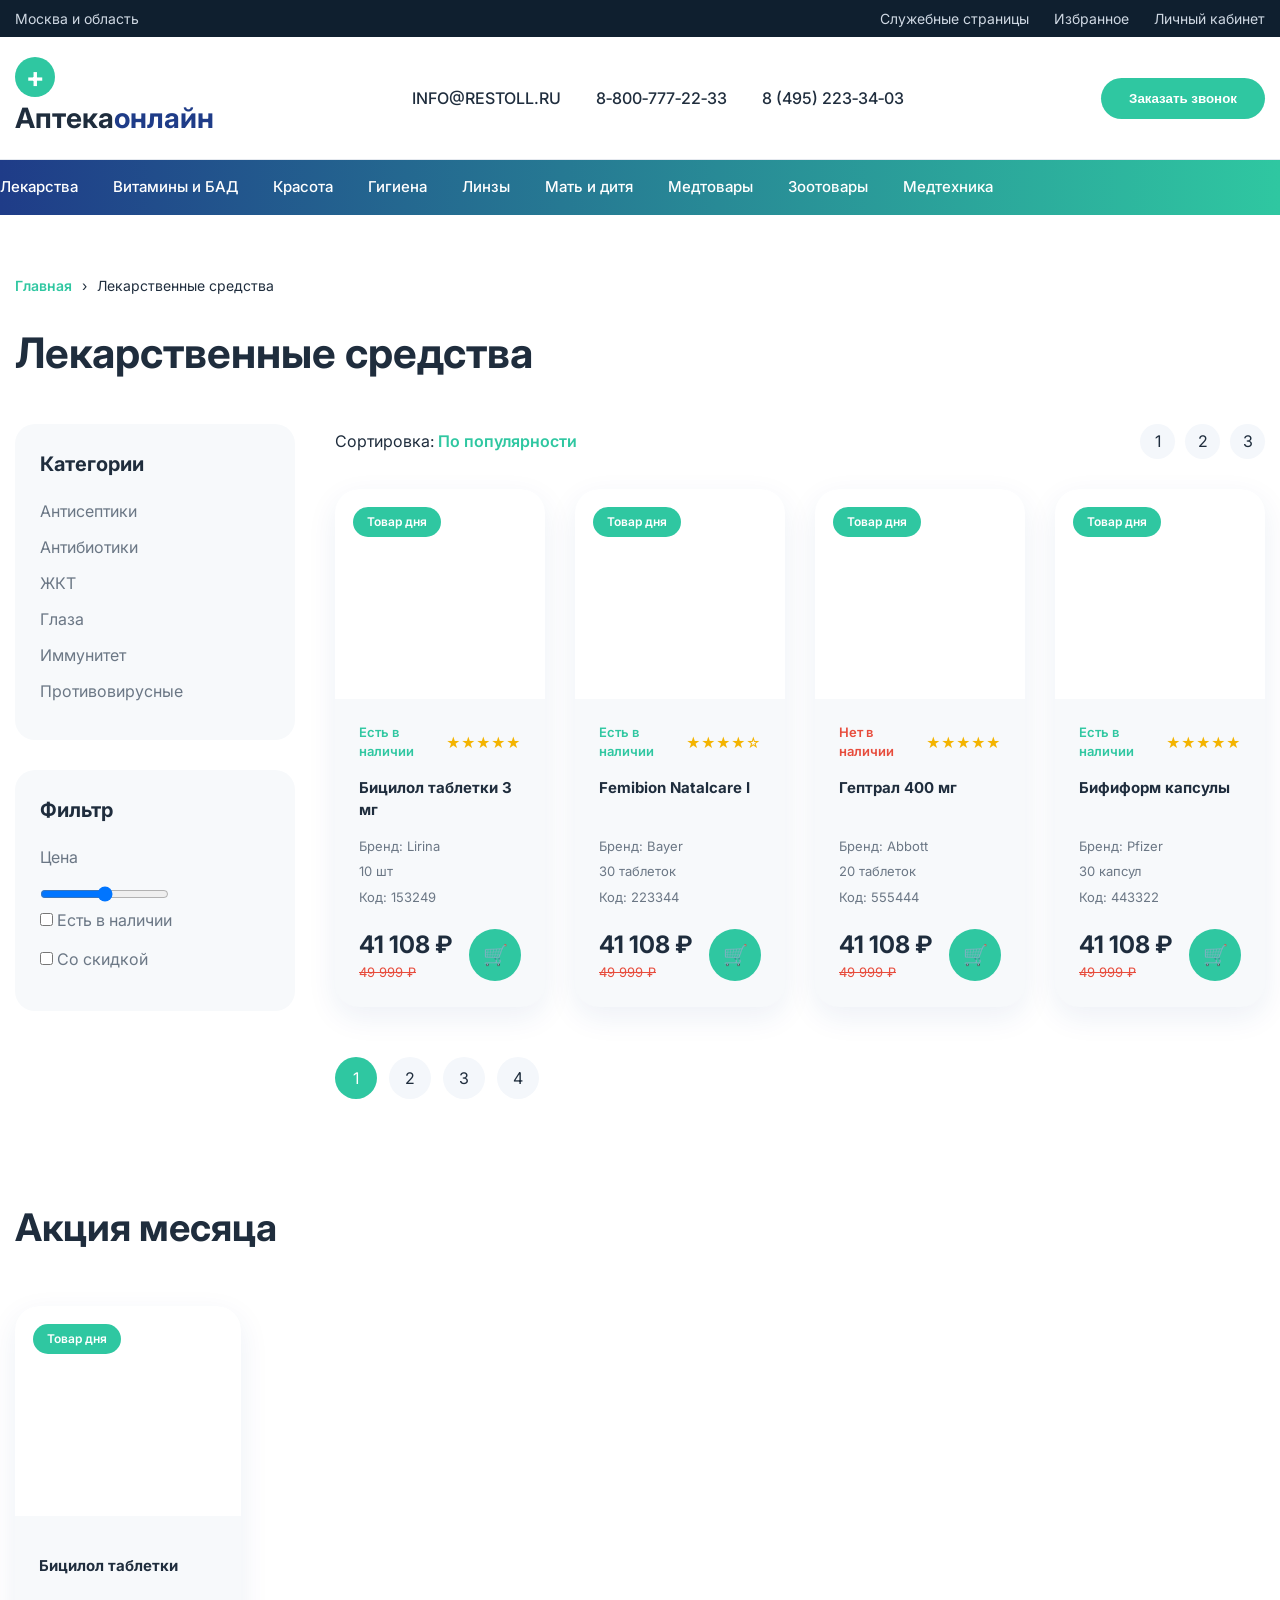
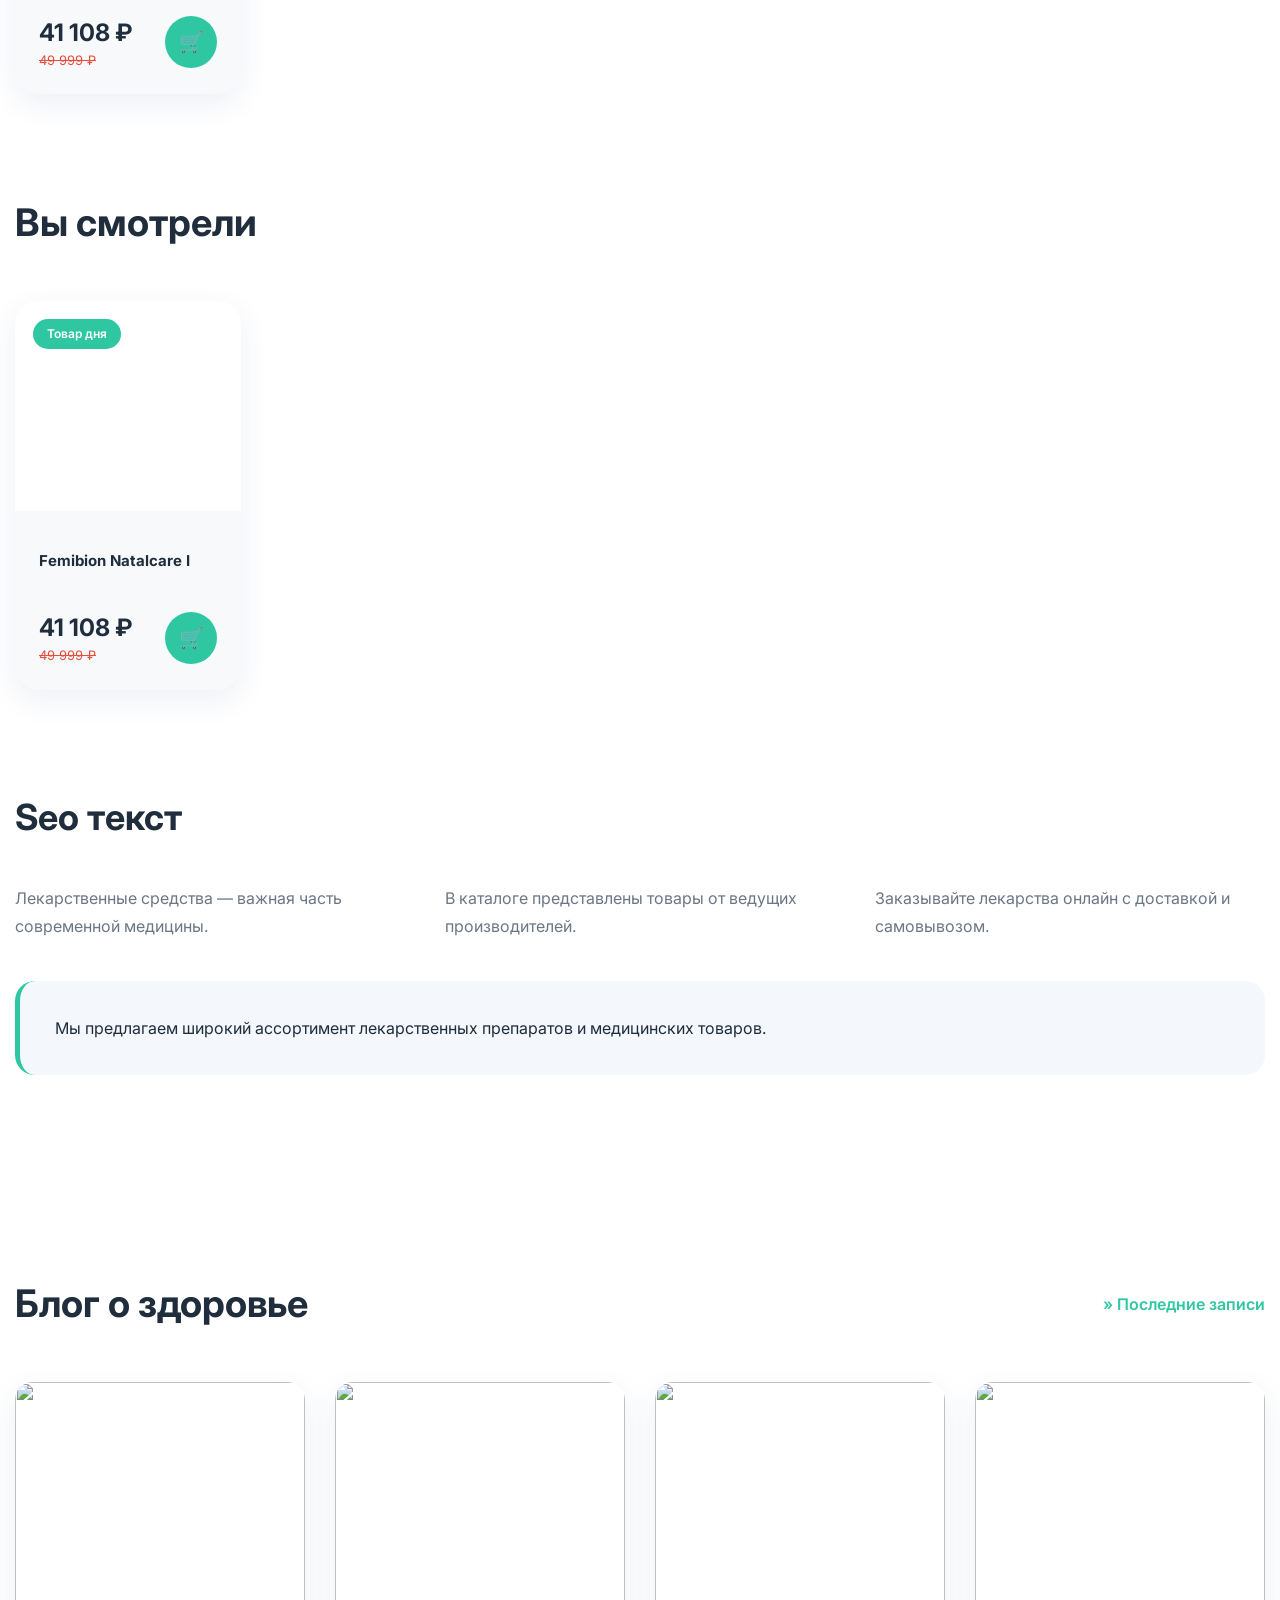
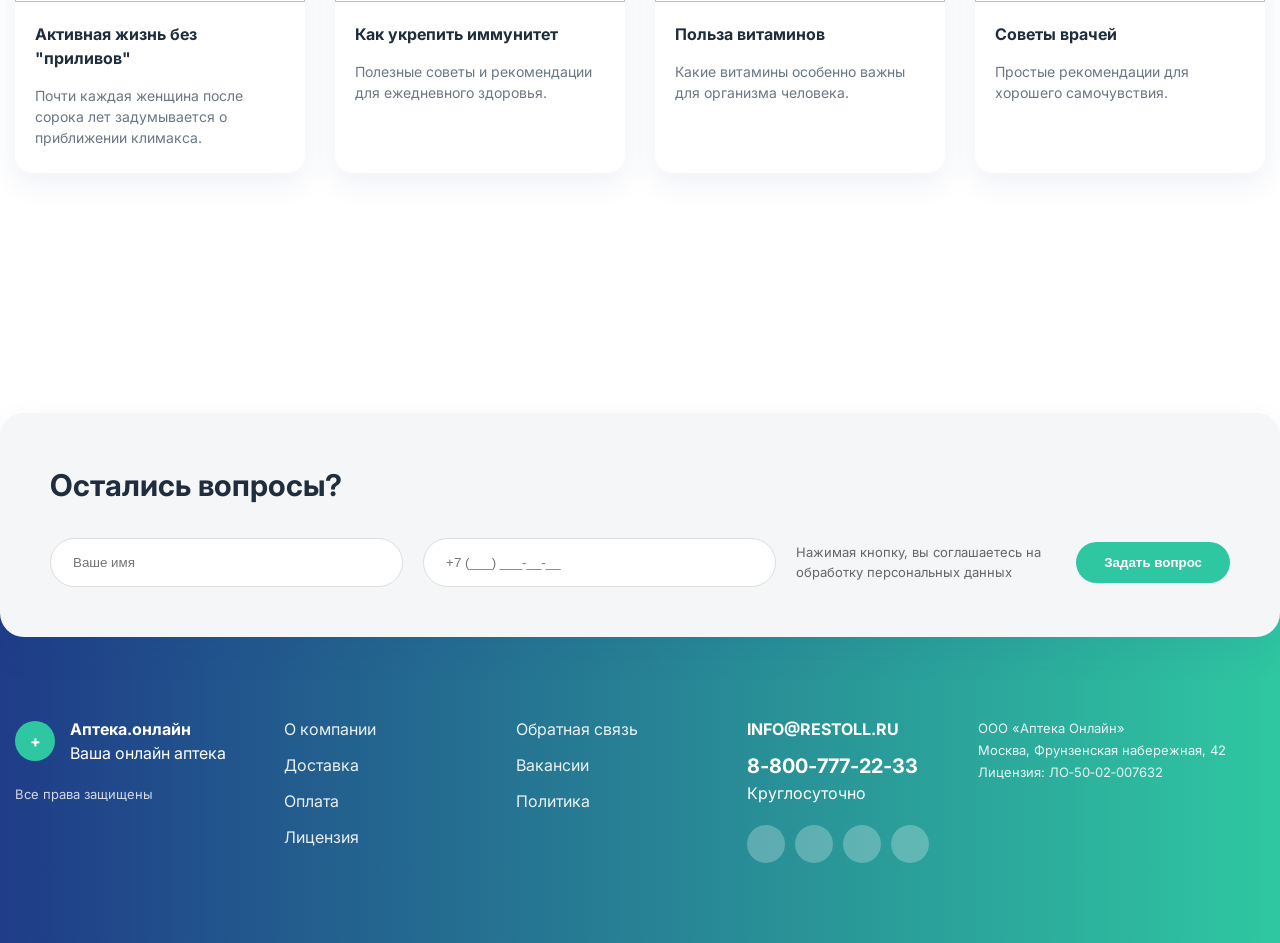
==== commit 0b959d87: "Update category.html" ====
--- a/category.html
+++ b/category.html
@@ -104,146 +104,80 @@
             Лекарственные средства
         </h1>
 
-        <div class="category-layout">
-
-            <!-- SIDEBAR -->
-
-            <aside class="category-sidebar">
-
-                <div class="sidebar-block">
-
-                    <h3>Категории</h3>
-
-                    <ul>
-
-                        <li>Антисептики</li>
-                        <li>Антибиотики</li>
-                        <li>ЖКТ</li>
-                        <li>Глаза</li>
-                        <li>Иммунитет</li>
-                        <li>Противовирусные</li>
-
-                    </ul>
-
-                </div>
-
-                <div class="sidebar-block">
-
-                    <h3>Фильтр</h3>
-
-                    <label>Цена</label>
-
-                    <input type="range">
-
-                    <label>
-                        <input type="checkbox">
-                        Есть в наличии
-                    </label>
-
-                    <label>
-                        <input type="checkbox">
-                        Со скидкой
-                    </label>
-
-                </div>
-
-            </aside>
-
-            <!-- CONTENT -->
-
-            <div class="category-content">
-
-                <!-- SORT -->
-
-                <div class="category-topbar">
-
-                    <div class="sort">
-
-                        Сортировка:
-                        <span>По популярности</span>
-
-                    </div>
-
-                    <div class="pagination-mini">
-
-                        <span>1</span>
-                        <span>2</span>
-                        <span>3</span>
-
-                    </div>
-
-                </div>
-
-                <!-- PRODUCTS -->
-
-                <div class="products-grid category-grid">
-
-                    <!-- CARD -->
-
-                    <div class="product-card">
-
-                        <div class="product-top">
-
-                            <span class="badge">
-                                Товар дня
-                            </span>
-
-                            <div class="product-image">
-                                <img src="images/product1.png" alt="">
-                            </div>
-
-                        </div>
-
-                        <div class="product-body">
-
-                            <div class="stock-row">
-
-                                <span class="stock">
-                                    Есть в наличии
-                                </span>
-
-                                <div class="stars">
-                                    ★★★★★
-                                </div>
-
-                            </div>
-
-                            <h3>
-                                Femibion Natalcare I
-                            </h3>
-
-                            <ul class="product-info">
-
-                                <li>30 таблеток</li>
-                                <li>Код: 223344</li>
-
-                            </ul>
-
-                            <div class="price-row">
-
-                                <div>
-
-                                    <div class="price">
-                                        41 108 ₽
-                                    </div>
-
-                                    <div class="old-price">
-                                        49 999 ₽
-                                    </div>
-
-                                </div>
-
-                                <button class="cart-circle">
-                                    🛒
-                                </button>
-
-                            </div>
-
-                        </div>
-
-                    </div>
-
-                    <!-- PRODUCT -->
+<div class="category-layout">
+
+    <!-- SIDEBAR -->
+
+    <aside class="category-sidebar">
+
+        <div class="sidebar-block">
+
+            <h3>Категории</h3>
+
+            <ul>
+                <li>Антисептики</li>
+                <li>Антибиотики</li>
+                <li>ЖКТ</li>
+                <li>Глаза</li>
+                <li>Иммунитет</li>
+                <li>Противовирусные</li>
+            </ul>
+
+        </div>
+
+        <div class="sidebar-block">
+
+            <h3>Фильтр</h3>
+
+            <label>Цена</label>
+
+            <input type="range">
+
+            <label>
+                <input type="checkbox">
+                Есть в наличии
+            </label>
+
+            <label>
+                <input type="checkbox">
+                Со скидкой
+            </label>
+
+        </div>
+
+    </aside>
+
+    <!-- CONTENT -->
+
+    <div class="category-content">
+
+        <!-- TOPBAR -->
+
+        <div class="category-topbar">
+
+            <div class="sort">
+
+                Сортировка:
+                <span>По популярности</span>
+
+            </div>
+
+            <div class="pagination-mini">
+
+                <span>1</span>
+                <span>2</span>
+                <span>3</span>
+
+            </div>
+
+        </div>
+
+        <!-- PRODUCTS -->
+
+        <div class="products-grid category-grid">
+
+            <!-- CARD -->
+
             <div class="product-card">
 
                 <div class="product-top">
@@ -264,20 +198,18 @@
                             Есть в наличии
                         </span>
 
-                        <div class="stars">
-                            ★★★★★
-                        </div>
-
-                    </div>
-
-                    <h3>
-                        Бицилол таблетки 3 мг, 30 шт.
-                    </h3>
+                        <div class="stars">★★★★★</div>
+
+                    </div>
+
+                    <h3>Бицилол таблетки 3 мг</h3>
 
                     <ul class="product-info">
+
                         <li>Бренд: Lirina</li>
-                        <li>10 шт в упаковке</li>
+                        <li>10 шт</li>
                         <li>Код: 153249</li>
+
                     </ul>
 
                     <div class="price-row">
@@ -304,7 +236,8 @@
 
             </div>
 
-            <!-- PRODUCT -->
+            <!-- CARD -->
+
             <div class="product-card">
 
                 <div class="product-top">
@@ -325,20 +258,18 @@
                             Есть в наличии
                         </span>
 
-                        <div class="stars">
-                            ★★★★☆
-                        </div>
-
-                    </div>
-
-                    <h3>
-                        Femibion Natalcare I
-                    </h3>
+                        <div class="stars">★★★★☆</div>
+
+                    </div>
+
+                    <h3>Femibion Natalcare I</h3>
 
                     <ul class="product-info">
+
                         <li>Бренд: Bayer</li>
                         <li>30 таблеток</li>
                         <li>Код: 223344</li>
+
                     </ul>
 
                     <div class="price-row">
@@ -365,7 +296,8 @@
 
             </div>
 
-            <!-- PRODUCT -->
+            <!-- CARD -->
+
             <div class="product-card">
 
                 <div class="product-top">
@@ -386,20 +318,18 @@
                             Нет в наличии
                         </span>
 
-                        <div class="stars">
-                            ★★★★★
-                        </div>
-
-                    </div>
-
-                    <h3>
-                        Гептрал 400 мг
-                    </h3>
+                        <div class="stars">★★★★★</div>
+
+                    </div>
+
+                    <h3>Гептрал 400 мг</h3>
 
                     <ul class="product-info">
+
                         <li>Бренд: Abbott</li>
                         <li>20 таблеток</li>
                         <li>Код: 555444</li>
+
                     </ul>
 
                     <div class="price-row">
@@ -426,7 +356,8 @@
 
             </div>
 
-            <!-- PRODUCT -->
+            <!-- CARD -->
+
             <div class="product-card">
 
                 <div class="product-top">
@@ -447,20 +378,18 @@
                             Есть в наличии
                         </span>
 
-                        <div class="stars">
-                            ★★★★★
-                        </div>
-
-                    </div>
-
-                    <h3>
-                        Бифиформ капсулы 30 шт
-                    </h3>
+                        <div class="stars">★★★★★</div>
+
+                    </div>
+
+                    <h3>Бифиформ капсулы</h3>
 
                     <ul class="product-info">
+
                         <li>Бренд: Pfizer</li>
                         <li>30 капсул</li>
                         <li>Код: 443322</li>
+
                     </ul>
 
                     <div class="price-row">
@@ -487,149 +416,46 @@
 
             </div>
 
-            <!-- PRODUCT -->
-            <div class="product-card">
-
-                <div class="product-top">
-
-                    <span class="badge">Товар дня</span>
-
-                    <div class="product-image">
-                        <img src="images/product5.png" alt="">
-                    </div>
-
-                </div>
-
-                <div class="product-body">
-
-                    <div class="stock-row">
-
-                        <span class="stock">
-                            Есть в наличии
-                        </span>
-
-                        <div class="stars">
-                            ★★★★☆
-                        </div>
-
-                    </div>
-
-                    <h3>
-                        Детралекс 500 мг
-                    </h3>
-
-                    <ul class="product-info">
-                        <li>Бренд: Servier</li>
-                        <li>30 таблеток</li>
-                        <li>Код: 999111</li>
-                    </ul>
-
-                    <div class="price-row">
-
-                        <div>
-
-                            <div class="price">
-                                41 108 ₽
-                            </div>
-
-                            <div class="old-price">
-                                49 999 ₽
-                            </div>
-
-                        </div>
-
-                        <button class="cart-circle">
-                            🛒
-                        </button>
-
-                    </div>
-
-                </div>
-            </div>
-
-                <!-- PAGINATION -->
-
-                <div class="pagination">
-
-                <span class="active">1</span>
-                <span>2</span>
-                <span>3</span>
-                <span>4</span>
-            
-                </div>
-
-            </div>
-
-        </div>
-
-        <!-- SALE BLOCK -->
-
-        <div class="category-extra">
-
-            <div class="products-header">
-
-                <h2>Акция месяца</h2>
-
-            </div>
-
-            <div class="products-grid">
-
-                <!-- product-card -->
-                <!-- можно копировать карточки -->
-
-            </div>
-
-        </div>
-
-        <!-- VIEWED -->
+        </div>
+
+        <!-- PAGINATION -->
+
+        <div class="pagination">
+
+            <span class="active">1</span>
+            <span>2</span>
+            <span>3</span>
+            <span>4</span>
+
+        </div>
+
+    </div>
+
+</div>
+
+<!-- SALE -->
 
 <div class="category-extra">
 
     <div class="products-header">
 
-        <h2>Вы смотрели</h2>
+        <h2>Акция месяца</h2>
 
     </div>
 
     <div class="products-grid">
 
-        <!-- PRODUCT -->
-
         <div class="product-card">
-
             <div class="product-top">
-
                 <span class="badge">Товар дня</span>
-
                 <div class="product-image">
                     <img src="images/product1.png" alt="">
                 </div>
-
             </div>
 
             <div class="product-body">
 
-                <div class="stock-row">
-
-                    <span class="stock">
-                        Есть в наличии
-                    </span>
-
-                    <div class="stars">
-                        ★★★★★
-                    </div>
-
-                </div>
-
-                <h3>
-                    Бицилол таблетки 3 мг, 30 шт.
-                </h3>
-
-                <ul class="product-info">
-                    <li>Бренд: Lirina</li>
-                    <li>10 шт в упаковке</li>
-                    <li>Код: 153249</li>
-                </ul>
+                <h3>Бицилол таблетки</h3>
 
                 <div class="price-row">
 
@@ -645,17 +471,28 @@
 
                     </div>
 
-                    <button class="cart-circle">
-                        🛒
-                    </button>
-
-                </div>
-
-            </div>
-
-        </div>
-
-        <!-- PRODUCT -->
+                    <button class="cart-circle">🛒</button>
+
+                </div>
+
+            </div>
+        </div>
+
+    </div>
+
+</div>
+
+<!-- VIEWED -->
+
+<div class="category-extra">
+
+    <div class="products-header">
+
+        <h2>Вы смотрели</h2>
+
+    </div>
+
+    <div class="products-grid">
 
         <div class="product-card">
 
@@ -671,27 +508,7 @@
 
             <div class="product-body">
 
-                <div class="stock-row">
-
-                    <span class="stock">
-                        Есть в наличии
-                    </span>
-
-                    <div class="stars">
-                        ★★★★☆
-                    </div>
-
-                </div>
-
-                <h3>
-                    Femibion Natalcare I
-                </h3>
-
-                <ul class="product-info">
-                    <li>Бренд: Bayer</li>
-                    <li>30 таблеток</li>
-                    <li>Код: 223344</li>
-                </ul>
+                <h3>Femibion Natalcare I</h3>
 
                 <div class="price-row">
 
@@ -707,9 +524,7 @@
 
                     </div>
 
-                    <button class="cart-circle">
-                        🛒
-                    </button>
+                    <button class="cart-circle">🛒</button>
 
                 </div>
 
@@ -755,43 +570,9 @@
 
 </div>
 
-        <!-- SEO -->
-
-        <div class="seo-text">
-
-            <h2>Seo текст</h2>
-
-            <div class="seo-grid">
-
-                <p>
-                    Лекарственные средства —
-                    важная часть современной медицины.
-                </p>
-
-                <p>
-                    В каталоге представлены товары
-                    от ведущих производителей.
-                </p>
-
-                <p>
-                    Заказывайте лекарства онлайн
-                    с доставкой и самовывозом.
-                </p>
-
-            </div>
-
-            <div class="seo-highlight">
-
-                Мы предлагаем широкий ассортимент
-                лекарственных препаратов и медицинских товаров.
-
-            </div>
-
-        </div>
-
-    </div>
-
-</section>
+</div>
+
+</section>      
     
 <!-- ================= BLOG ================= -->
 
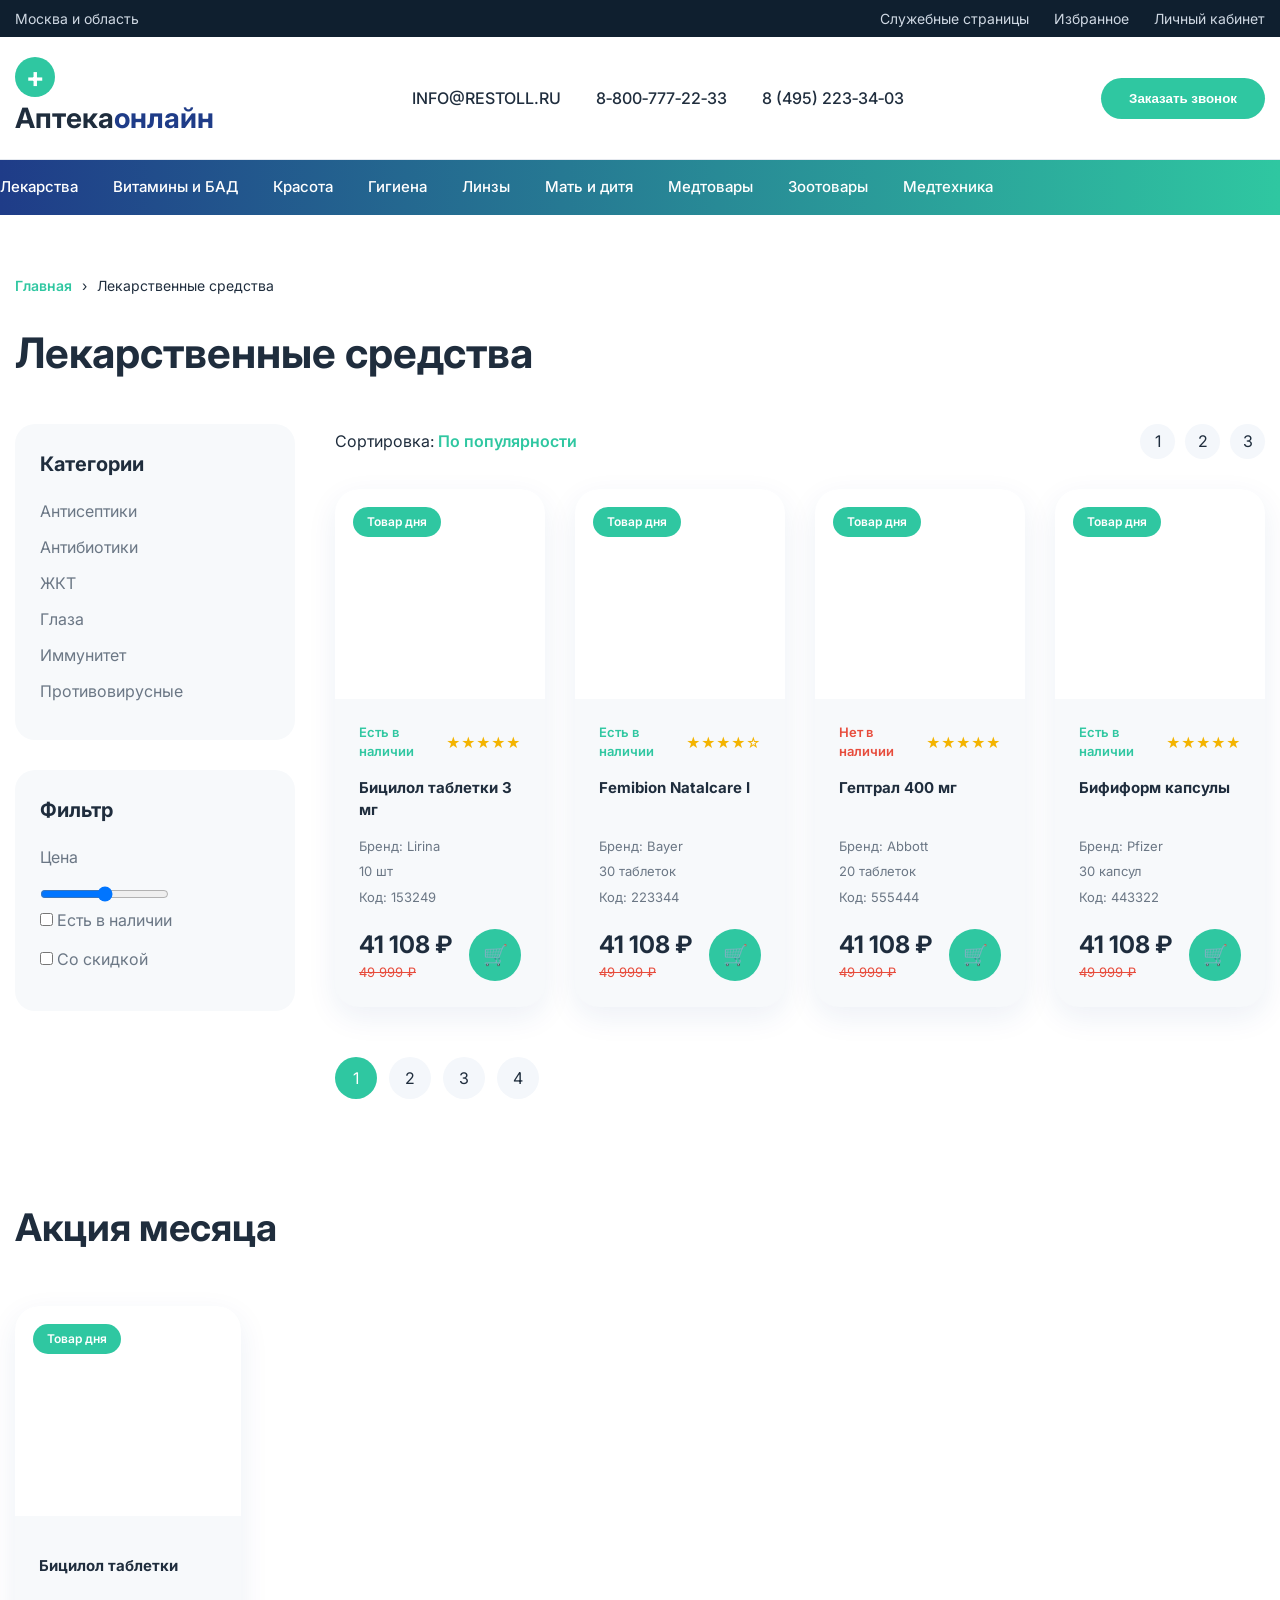
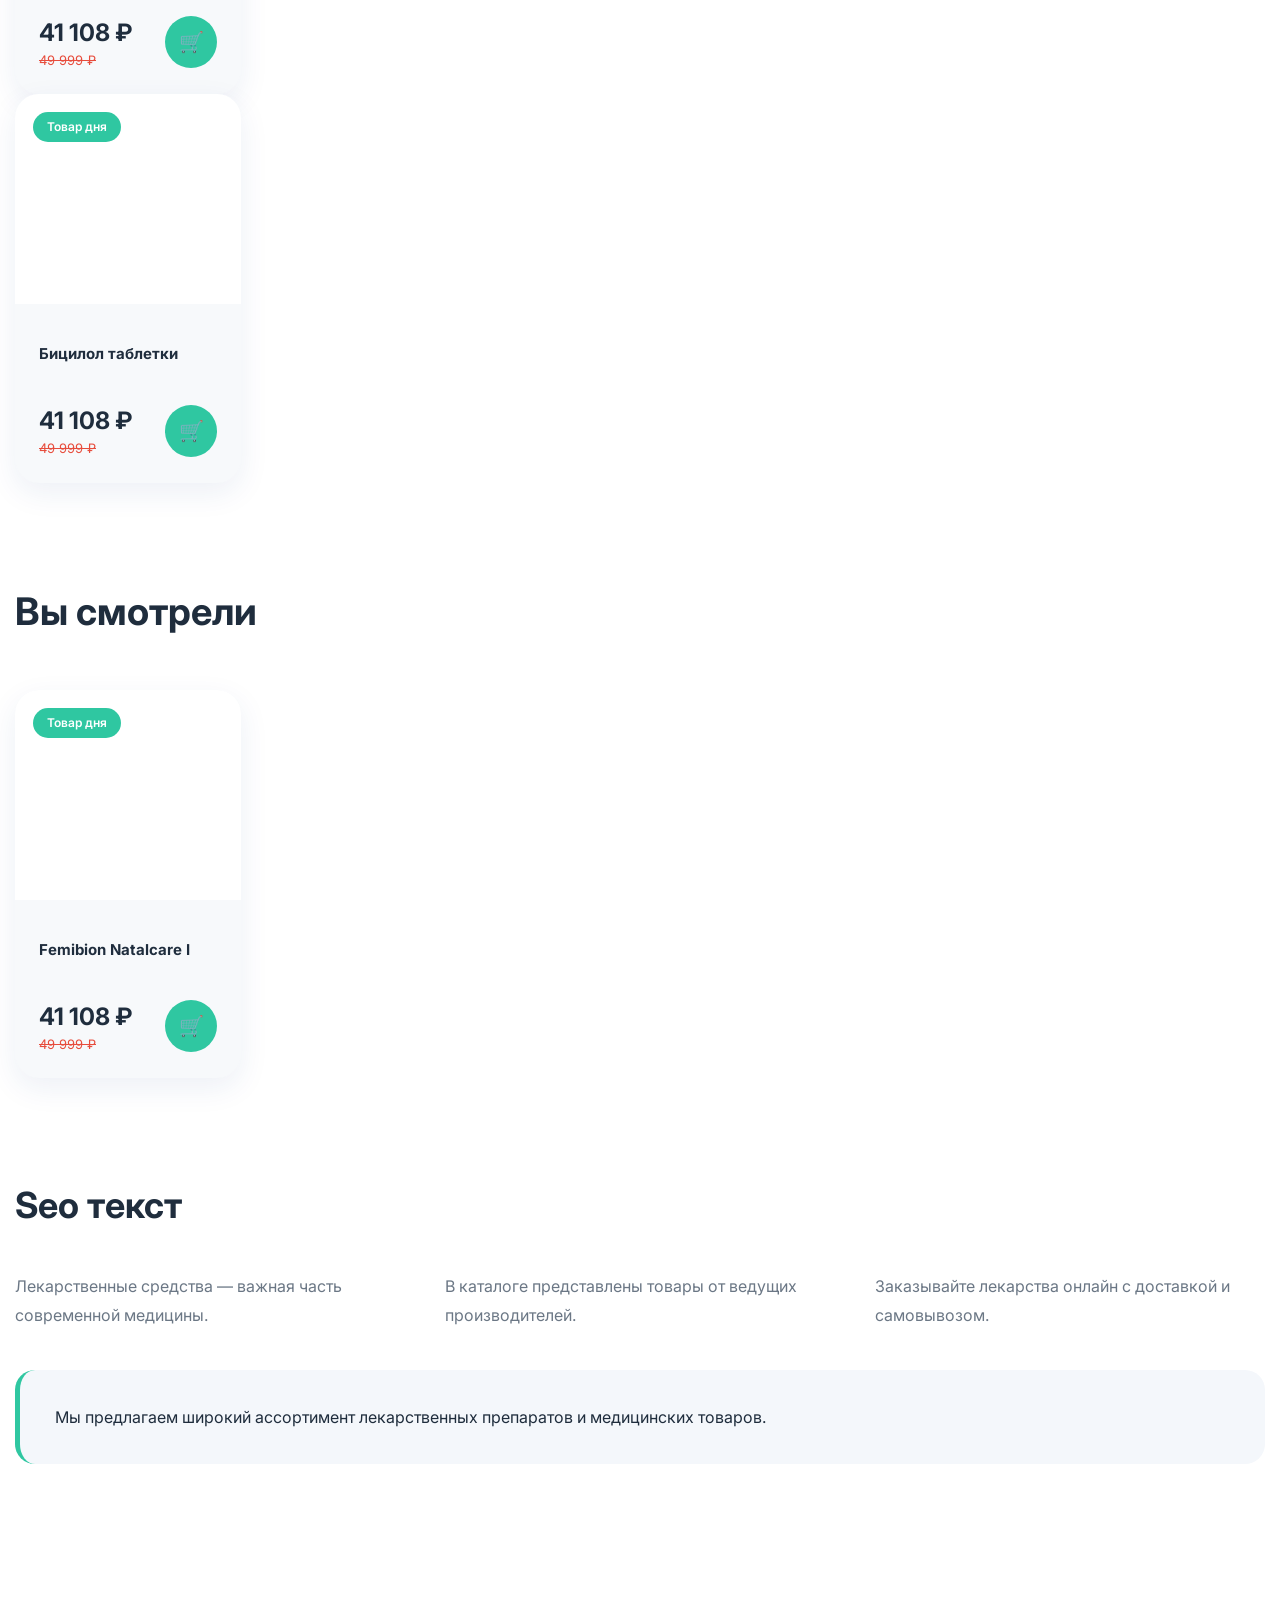
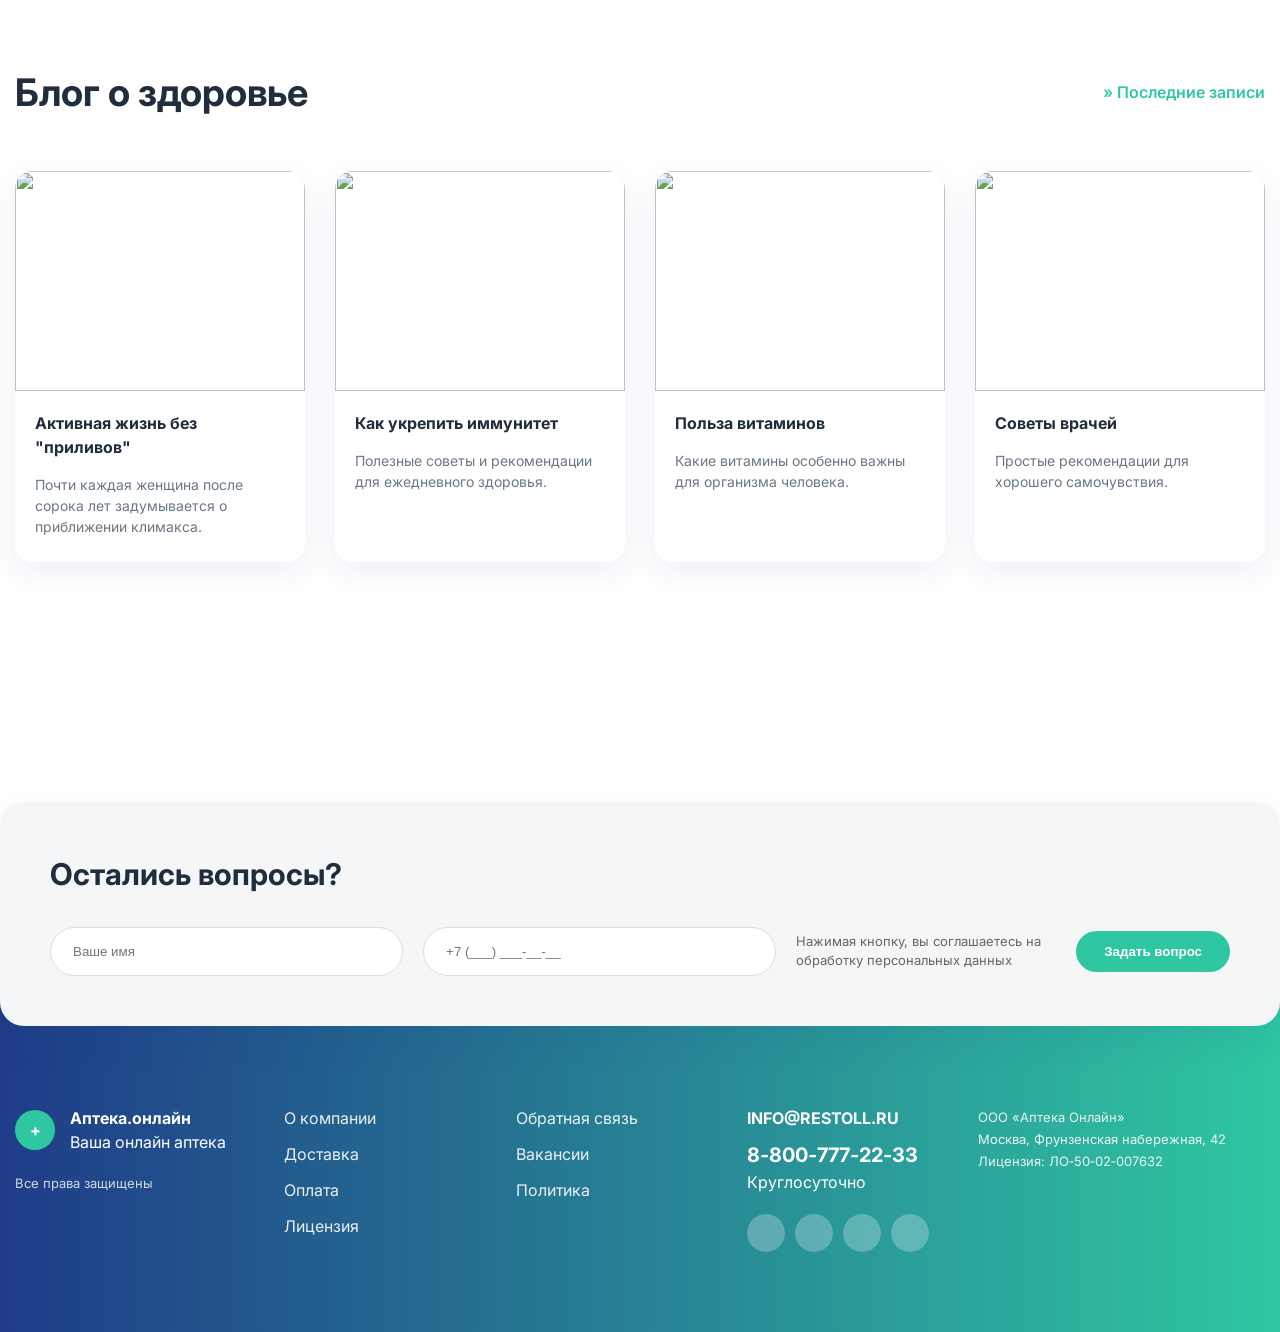
==== commit c3ba578f: "Update category.html" ====
--- a/category.html
+++ b/category.html
@@ -479,6 +479,42 @@
         </div>
 
     </div>
+    <div class="products-grid">
+
+        <div class="product-card">
+            <div class="product-top">
+                <span class="badge">Товар дня</span>
+                <div class="product-image">
+                    <img src="images/product1.png" alt="">
+                </div>
+            </div>
+
+            <div class="product-body">
+
+                <h3>Бицилол таблетки</h3>
+
+                <div class="price-row">
+
+                    <div>
+
+                        <div class="price">
+                            41 108 ₽
+                        </div>
+
+                        <div class="old-price">
+                            49 999 ₽
+                        </div>
+
+                    </div>
+
+                    <button class="cart-circle">🛒</button>
+
+                </div>
+
+            </div>
+        </div>
+
+    </div>
 
 </div>
 
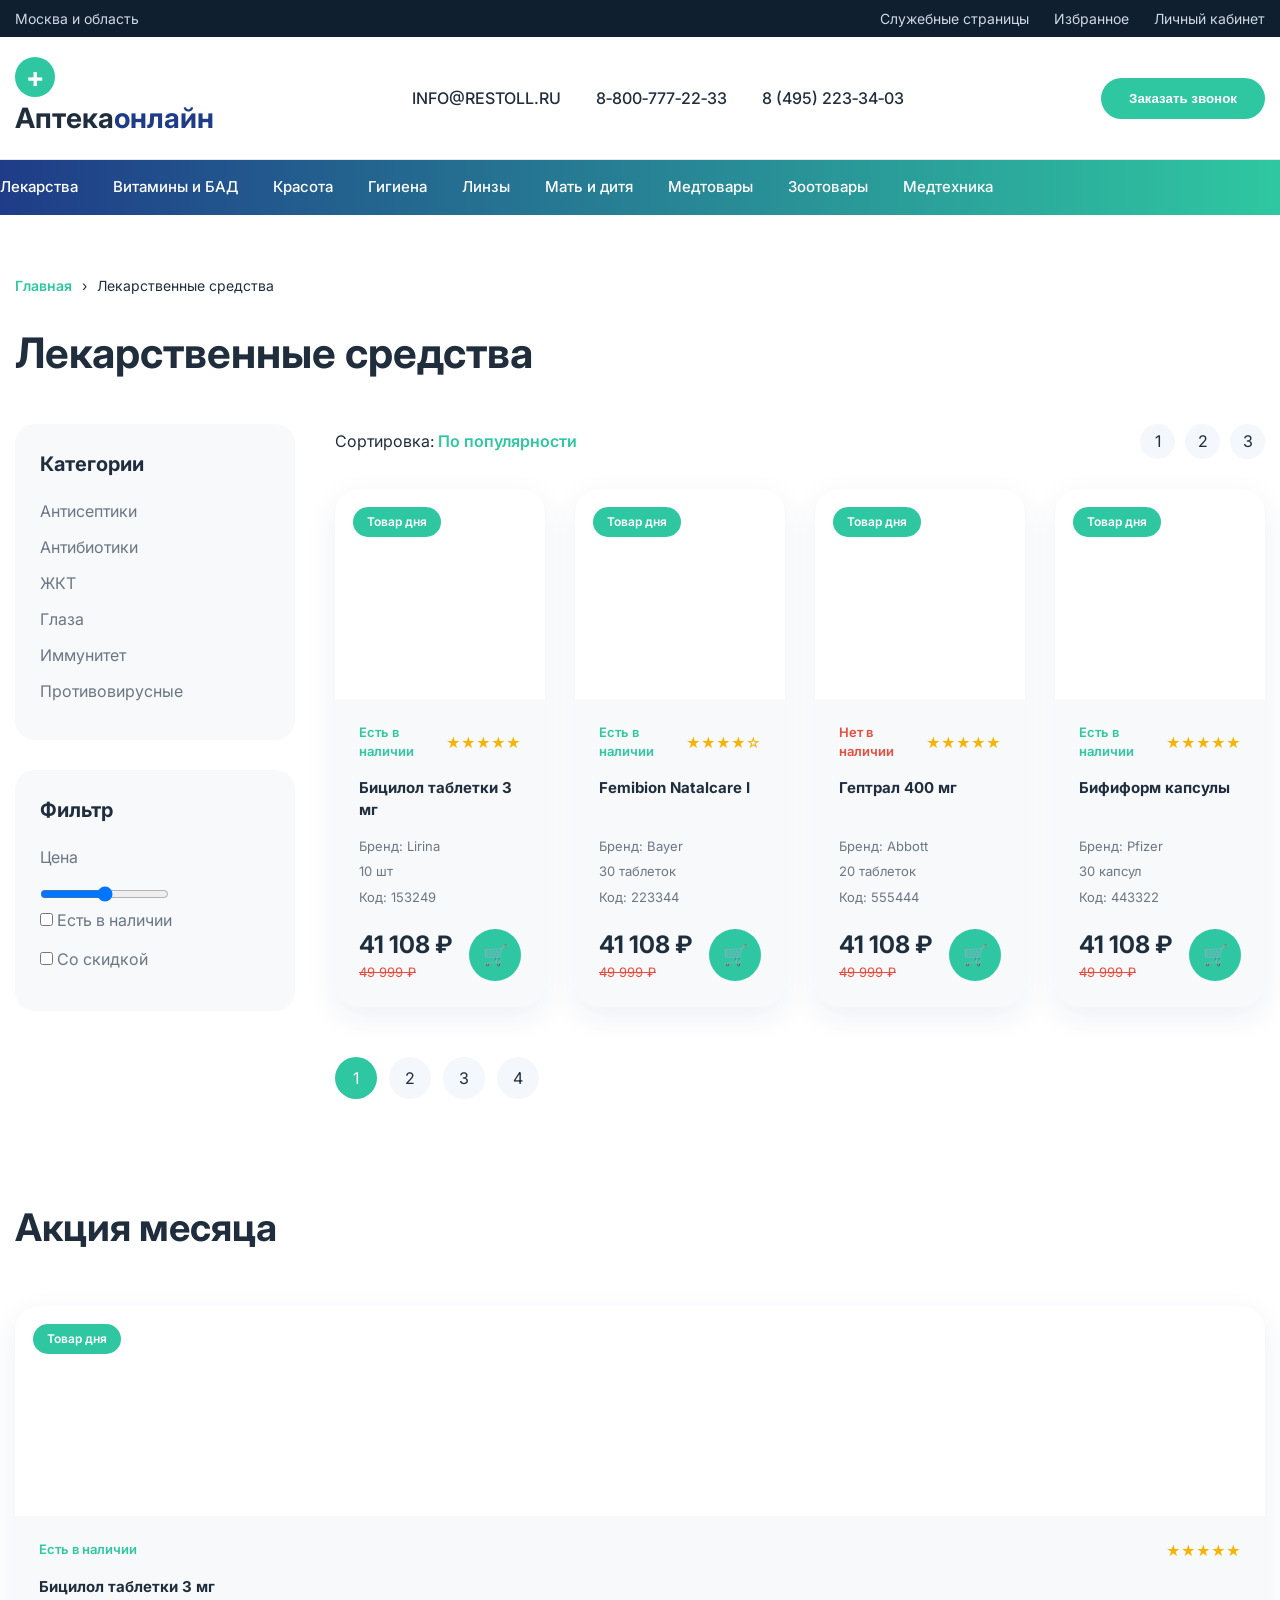
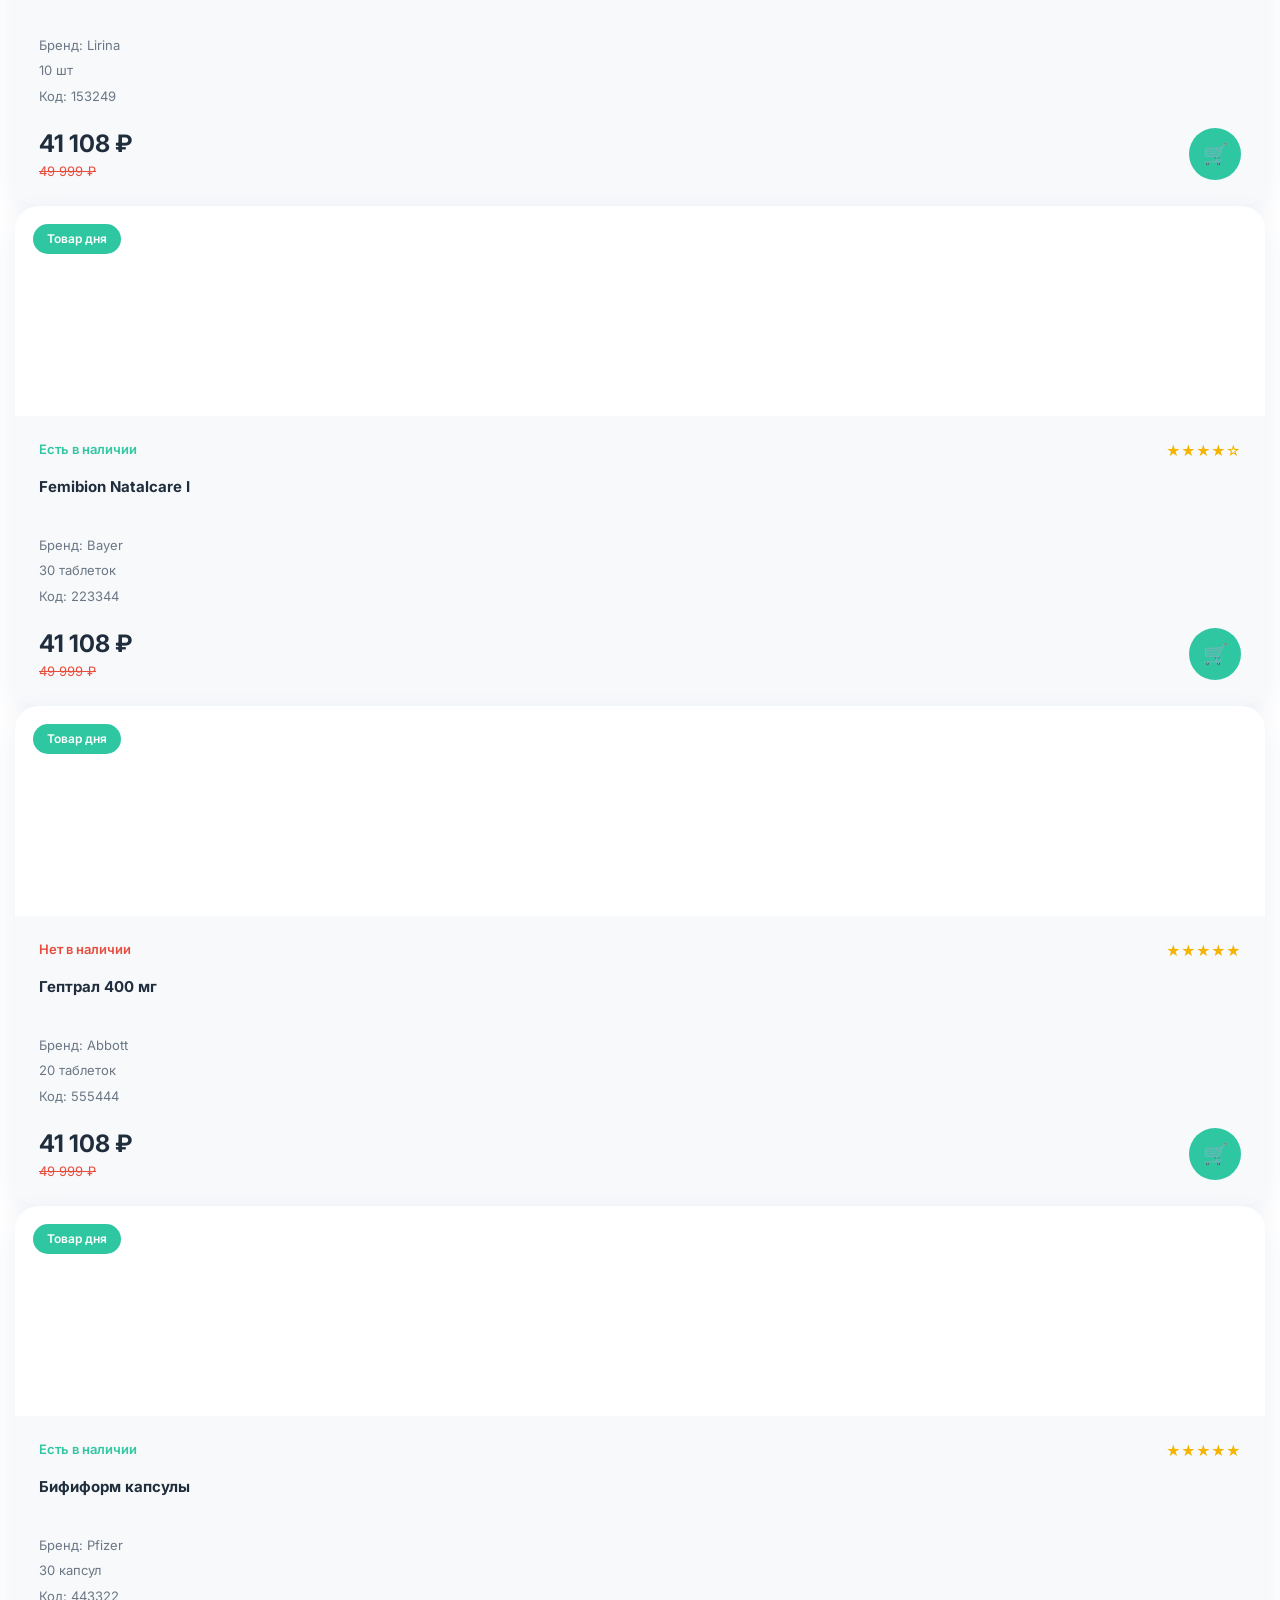
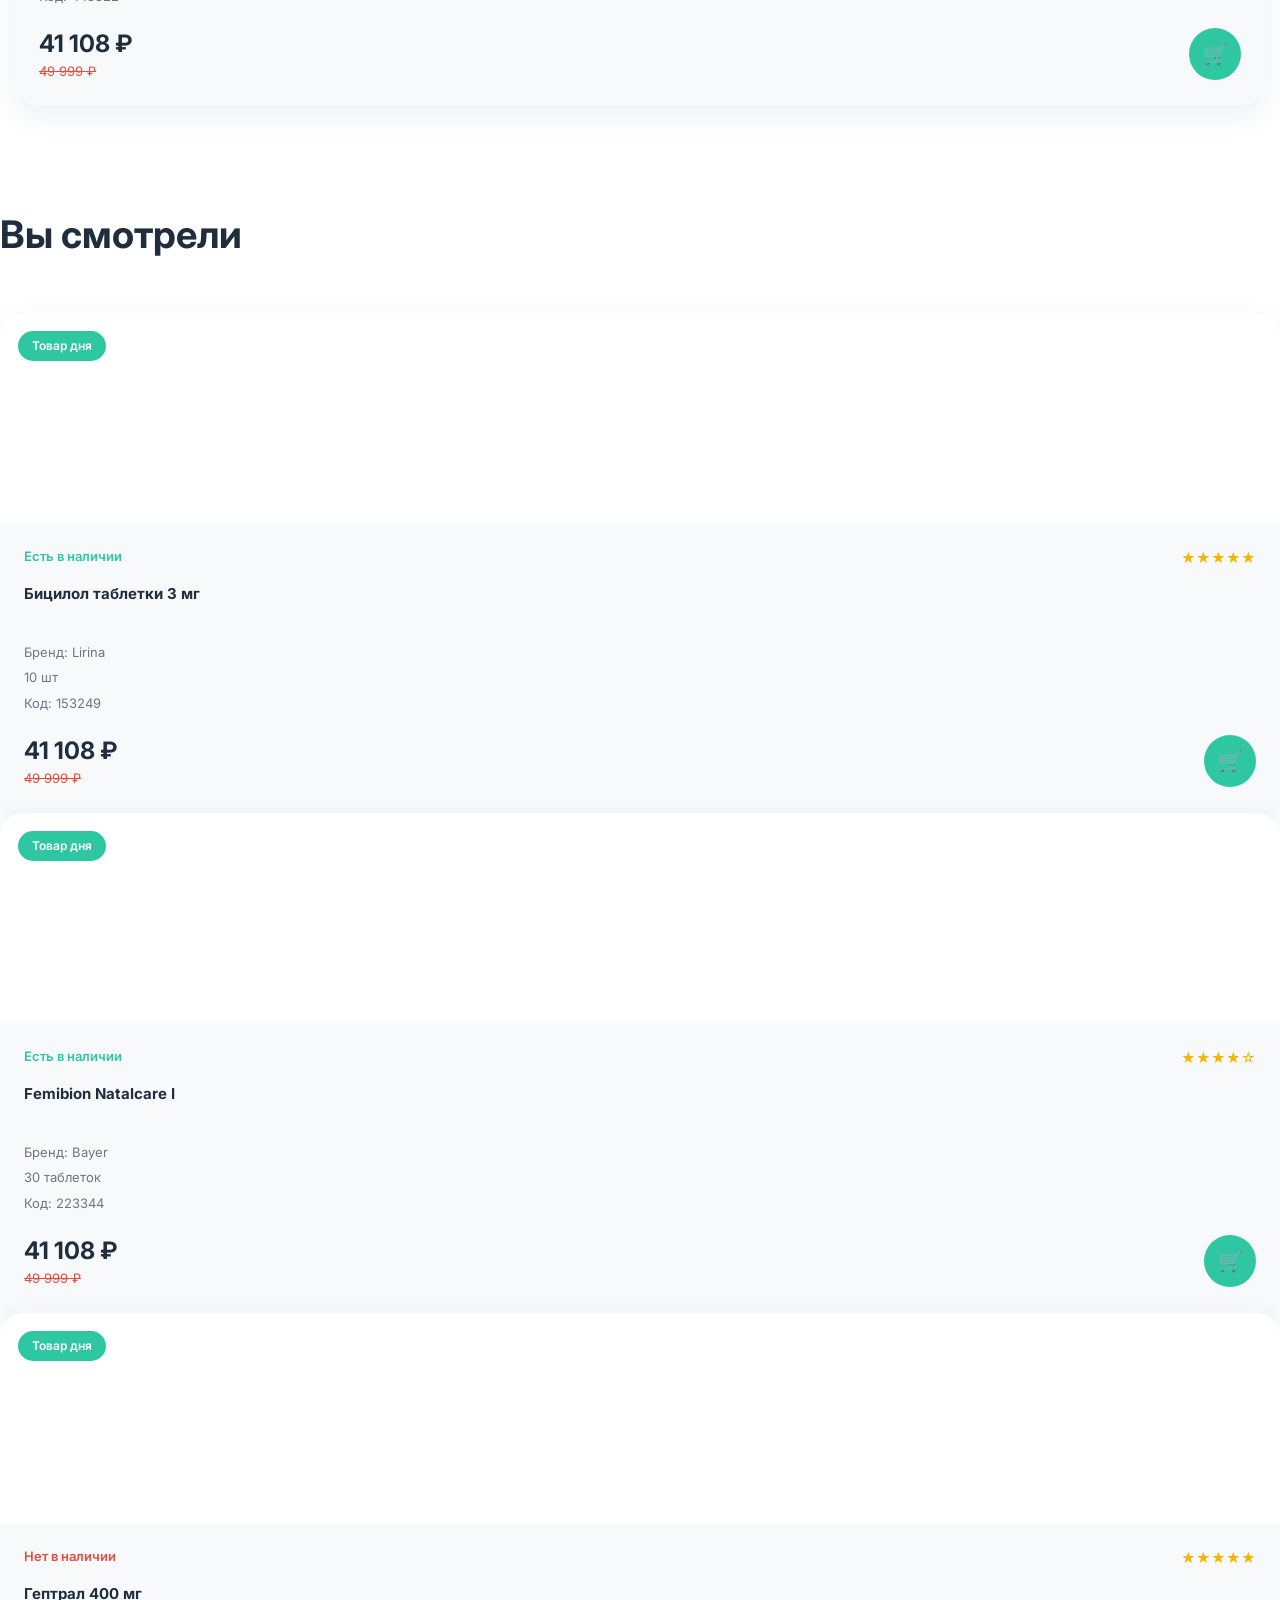
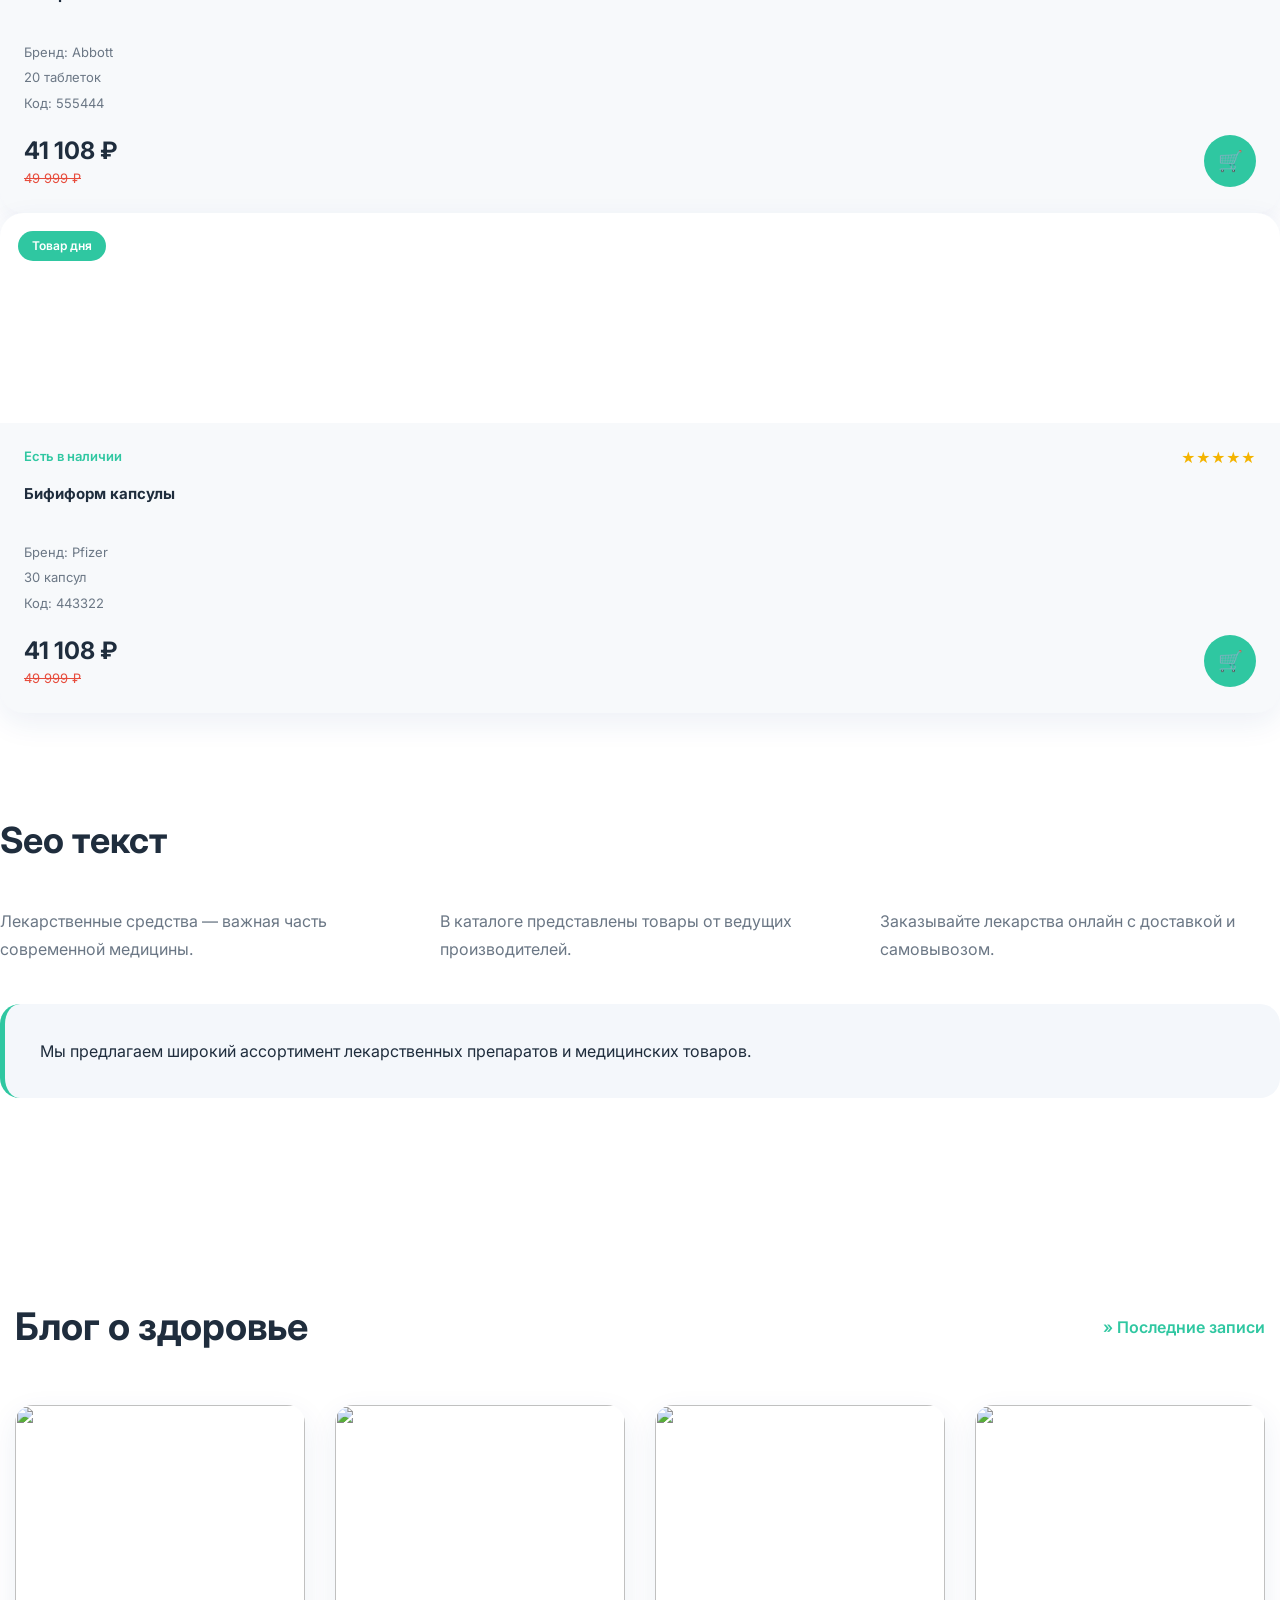
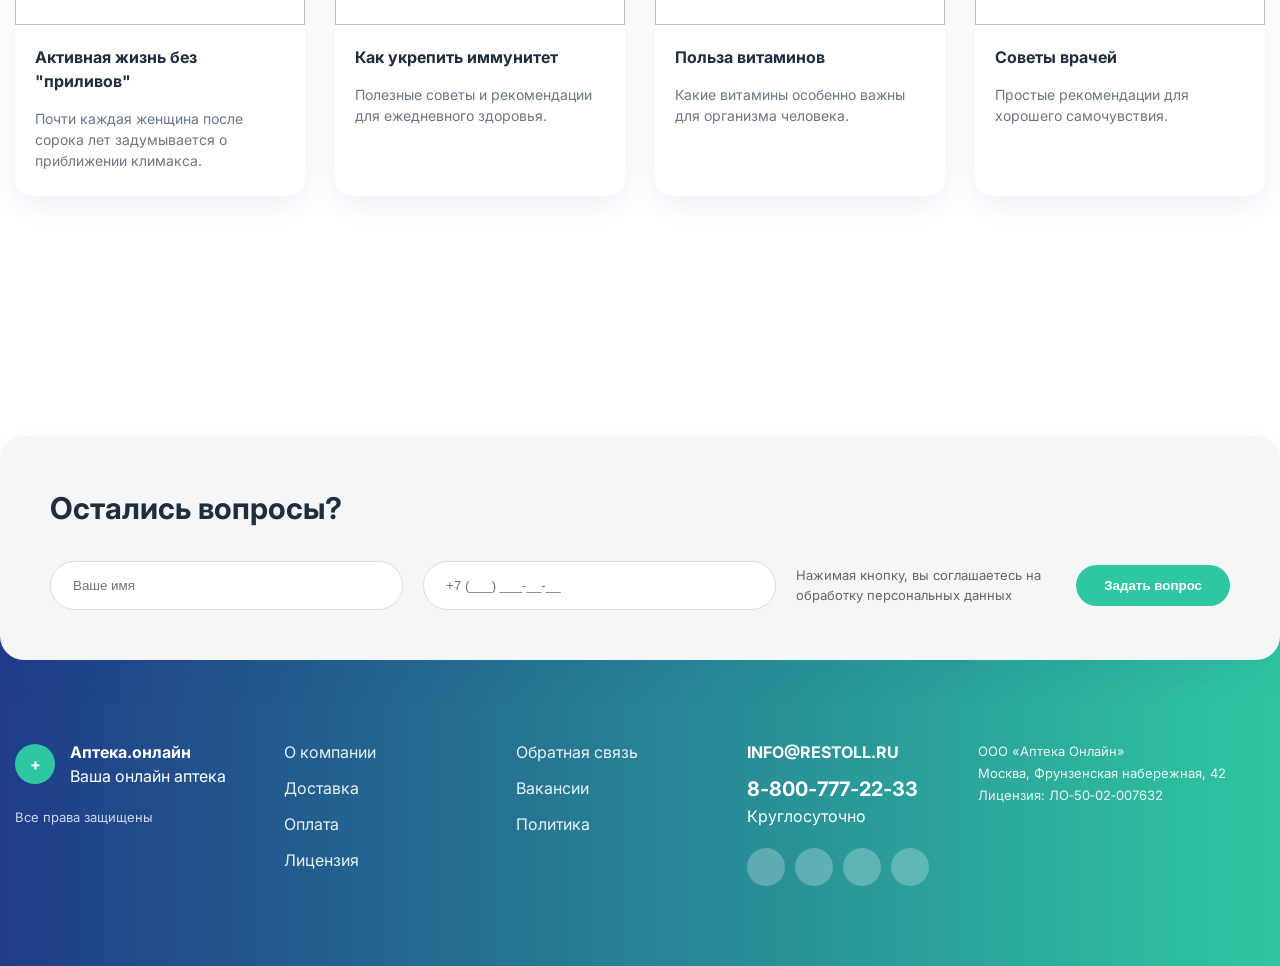
==== commit 61384328: "Update category.html" ====
--- a/category.html
+++ b/category.html
@@ -443,132 +443,497 @@
 
     </div>
 
-    <div class="products-grid">
-
-        <div class="product-card">
-            <div class="product-top">
-                <span class="badge">Товар дня</span>
-                <div class="product-image">
-                    <img src="images/product1.png" alt="">
-                </div>
-            </div>
-
-            <div class="product-body">
-
-                <h3>Бицилол таблетки</h3>
-
-                <div class="price-row">
-
-                    <div>
-
-                        <div class="price">
-                            41 108 ₽
+    <div class="product-card">
+
+                <div class="product-top">
+
+                    <span class="badge">Товар дня</span>
+
+                    <div class="product-image">
+                        <img src="images/product1.png" alt="">
+                    </div>
+
+                </div>
+
+                <div class="product-body">
+
+                    <div class="stock-row">
+
+                        <span class="stock">
+                            Есть в наличии
+                        </span>
+
+                        <div class="stars">★★★★★</div>
+
+                    </div>
+
+                    <h3>Бицилол таблетки 3 мг</h3>
+
+                    <ul class="product-info">
+
+                        <li>Бренд: Lirina</li>
+                        <li>10 шт</li>
+                        <li>Код: 153249</li>
+
+                    </ul>
+
+                    <div class="price-row">
+
+                        <div>
+
+                            <div class="price">
+                                41 108 ₽
+                            </div>
+
+                            <div class="old-price">
+                                49 999 ₽
+                            </div>
+
                         </div>
 
-                        <div class="old-price">
-                            49 999 ₽
+                        <button class="cart-circle">
+                            🛒
+                        </button>
+
+                    </div>
+
+                </div>
+
+            </div>
+
+            <!-- CARD -->
+
+            <div class="product-card">
+
+                <div class="product-top">
+
+                    <span class="badge">Товар дня</span>
+
+                    <div class="product-image">
+                        <img src="images/product2.png" alt="">
+                    </div>
+
+                </div>
+
+                <div class="product-body">
+
+                    <div class="stock-row">
+
+                        <span class="stock">
+                            Есть в наличии
+                        </span>
+
+                        <div class="stars">★★★★☆</div>
+
+                    </div>
+
+                    <h3>Femibion Natalcare I</h3>
+
+                    <ul class="product-info">
+
+                        <li>Бренд: Bayer</li>
+                        <li>30 таблеток</li>
+                        <li>Код: 223344</li>
+
+                    </ul>
+
+                    <div class="price-row">
+
+                        <div>
+
+                            <div class="price">
+                                41 108 ₽
+                            </div>
+
+                            <div class="old-price">
+                                49 999 ₽
+                            </div>
+
                         </div>
 
-                    </div>
-
-                    <button class="cart-circle">🛒</button>
-
-                </div>
-
-            </div>
-        </div>
+                        <button class="cart-circle">
+                            🛒
+                        </button>
+
+                    </div>
+
+                </div>
+
+            </div>
+
+            <!-- CARD -->
+
+            <div class="product-card">
+
+                <div class="product-top">
+
+                    <span class="badge">Товар дня</span>
+
+                    <div class="product-image">
+                        <img src="images/product3.png" alt="">
+                    </div>
+
+                </div>
+
+                <div class="product-body">
+
+                    <div class="stock-row">
+
+                        <span class="stock red">
+                            Нет в наличии
+                        </span>
+
+                        <div class="stars">★★★★★</div>
+
+                    </div>
+
+                    <h3>Гептрал 400 мг</h3>
+
+                    <ul class="product-info">
+
+                        <li>Бренд: Abbott</li>
+                        <li>20 таблеток</li>
+                        <li>Код: 555444</li>
+
+                    </ul>
+
+                    <div class="price-row">
+
+                        <div>
+
+                            <div class="price">
+                                41 108 ₽
+                            </div>
+
+                            <div class="old-price">
+                                49 999 ₽
+                            </div>
+
+                        </div>
+
+                        <button class="cart-circle">
+                            🛒
+                        </button>
+
+                    </div>
+
+                </div>
+
+            </div>
+
+            <!-- CARD -->
+
+            <div class="product-card">
+
+                <div class="product-top">
+
+                    <span class="badge">Товар дня</span>
+
+                    <div class="product-image">
+                        <img src="images/product4.png" alt="">
+                    </div>
+
+                </div>
+
+                <div class="product-body">
+
+                    <div class="stock-row">
+
+                        <span class="stock">
+                            Есть в наличии
+                        </span>
+
+                        <div class="stars">★★★★★</div>
+
+                    </div>
+
+                    <h3>Бифиформ капсулы</h3>
+
+                    <ul class="product-info">
+
+                        <li>Бренд: Pfizer</li>
+                        <li>30 капсул</li>
+                        <li>Код: 443322</li>
+
+                    </ul>
+
+                    <div class="price-row">
+
+                        <div>
+
+                            <div class="price">
+                                41 108 ₽
+                            </div>
+
+                            <div class="old-price">
+                                49 999 ₽
+                            </div>
+
+                        </div>
+
+                        <button class="cart-circle">
+                            🛒
+                        </button>
+
+                    </div>
+
+                </div>
+
+            </div>
+
+        </div>
+
+</div>
+
+<!-- VIEWED -->
+
+<div class="category-extra">
+
+    <div class="products-header">
+
+        <h2>Вы смотрели</h2>
 
     </div>
-    <div class="products-grid">
-
-        <div class="product-card">
-            <div class="product-top">
-                <span class="badge">Товар дня</span>
-                <div class="product-image">
-                    <img src="images/product1.png" alt="">
-                </div>
-            </div>
-
-            <div class="product-body">
-
-                <h3>Бицилол таблетки</h3>
-
-                <div class="price-row">
-
-                    <div>
-
-                        <div class="price">
-                            41 108 ₽
+
+    <div class="product-card">
+
+                <div class="product-top">
+
+                    <span class="badge">Товар дня</span>
+
+                    <div class="product-image">
+                        <img src="images/product1.png" alt="">
+                    </div>
+
+                </div>
+
+                <div class="product-body">
+
+                    <div class="stock-row">
+
+                        <span class="stock">
+                            Есть в наличии
+                        </span>
+
+                        <div class="stars">★★★★★</div>
+
+                    </div>
+
+                    <h3>Бицилол таблетки 3 мг</h3>
+
+                    <ul class="product-info">
+
+                        <li>Бренд: Lirina</li>
+                        <li>10 шт</li>
+                        <li>Код: 153249</li>
+
+                    </ul>
+
+                    <div class="price-row">
+
+                        <div>
+
+                            <div class="price">
+                                41 108 ₽
+                            </div>
+
+                            <div class="old-price">
+                                49 999 ₽
+                            </div>
+
                         </div>
 
-                        <div class="old-price">
-                            49 999 ₽
+                        <button class="cart-circle">
+                            🛒
+                        </button>
+
+                    </div>
+
+                </div>
+
+            </div>
+
+            <!-- CARD -->
+
+            <div class="product-card">
+
+                <div class="product-top">
+
+                    <span class="badge">Товар дня</span>
+
+                    <div class="product-image">
+                        <img src="images/product2.png" alt="">
+                    </div>
+
+                </div>
+
+                <div class="product-body">
+
+                    <div class="stock-row">
+
+                        <span class="stock">
+                            Есть в наличии
+                        </span>
+
+                        <div class="stars">★★★★☆</div>
+
+                    </div>
+
+                    <h3>Femibion Natalcare I</h3>
+
+                    <ul class="product-info">
+
+                        <li>Бренд: Bayer</li>
+                        <li>30 таблеток</li>
+                        <li>Код: 223344</li>
+
+                    </ul>
+
+                    <div class="price-row">
+
+                        <div>
+
+                            <div class="price">
+                                41 108 ₽
+                            </div>
+
+                            <div class="old-price">
+                                49 999 ₽
+                            </div>
+
                         </div>
 
-                    </div>
-
-                    <button class="cart-circle">🛒</button>
-
-                </div>
-
-            </div>
-        </div>
-
-    </div>
-
-</div>
-
-<!-- VIEWED -->
-
-<div class="category-extra">
-
-    <div class="products-header">
-
-        <h2>Вы смотрели</h2>
-
-    </div>
-
-    <div class="products-grid">
-
-        <div class="product-card">
-
-            <div class="product-top">
-
-                <span class="badge">Товар дня</span>
-
-                <div class="product-image">
-                    <img src="images/product2.png" alt="">
-                </div>
-
-            </div>
-
-            <div class="product-body">
-
-                <h3>Femibion Natalcare I</h3>
-
-                <div class="price-row">
-
-                    <div>
-
-                        <div class="price">
-                            41 108 ₽
+                        <button class="cart-circle">
+                            🛒
+                        </button>
+
+                    </div>
+
+                </div>
+
+            </div>
+
+            <!-- CARD -->
+
+            <div class="product-card">
+
+                <div class="product-top">
+
+                    <span class="badge">Товар дня</span>
+
+                    <div class="product-image">
+                        <img src="images/product3.png" alt="">
+                    </div>
+
+                </div>
+
+                <div class="product-body">
+
+                    <div class="stock-row">
+
+                        <span class="stock red">
+                            Нет в наличии
+                        </span>
+
+                        <div class="stars">★★★★★</div>
+
+                    </div>
+
+                    <h3>Гептрал 400 мг</h3>
+
+                    <ul class="product-info">
+
+                        <li>Бренд: Abbott</li>
+                        <li>20 таблеток</li>
+                        <li>Код: 555444</li>
+
+                    </ul>
+
+                    <div class="price-row">
+
+                        <div>
+
+                            <div class="price">
+                                41 108 ₽
+                            </div>
+
+                            <div class="old-price">
+                                49 999 ₽
+                            </div>
+
                         </div>
 
-                        <div class="old-price">
-                            49 999 ₽
+                        <button class="cart-circle">
+                            🛒
+                        </button>
+
+                    </div>
+
+                </div>
+
+            </div>
+
+            <!-- CARD -->
+
+            <div class="product-card">
+
+                <div class="product-top">
+
+                    <span class="badge">Товар дня</span>
+
+                    <div class="product-image">
+                        <img src="images/product4.png" alt="">
+                    </div>
+
+                </div>
+
+                <div class="product-body">
+
+                    <div class="stock-row">
+
+                        <span class="stock">
+                            Есть в наличии
+                        </span>
+
+                        <div class="stars">★★★★★</div>
+
+                    </div>
+
+                    <h3>Бифиформ капсулы</h3>
+
+                    <ul class="product-info">
+
+                        <li>Бренд: Pfizer</li>
+                        <li>30 капсул</li>
+                        <li>Код: 443322</li>
+
+                    </ul>
+
+                    <div class="price-row">
+
+                        <div>
+
+                            <div class="price">
+                                41 108 ₽
+                            </div>
+
+                            <div class="old-price">
+                                49 999 ₽
+                            </div>
+
                         </div>
 
-                    </div>
-
-                    <button class="cart-circle">🛒</button>
-
-                </div>
-
-            </div>
-
-        </div>
-
-    </div>
+                        <button class="cart-circle">
+                            🛒
+                        </button>
+
+                    </div>
+
+                </div>
+
+            </div>
+
+        </div>
 
 </div>
 
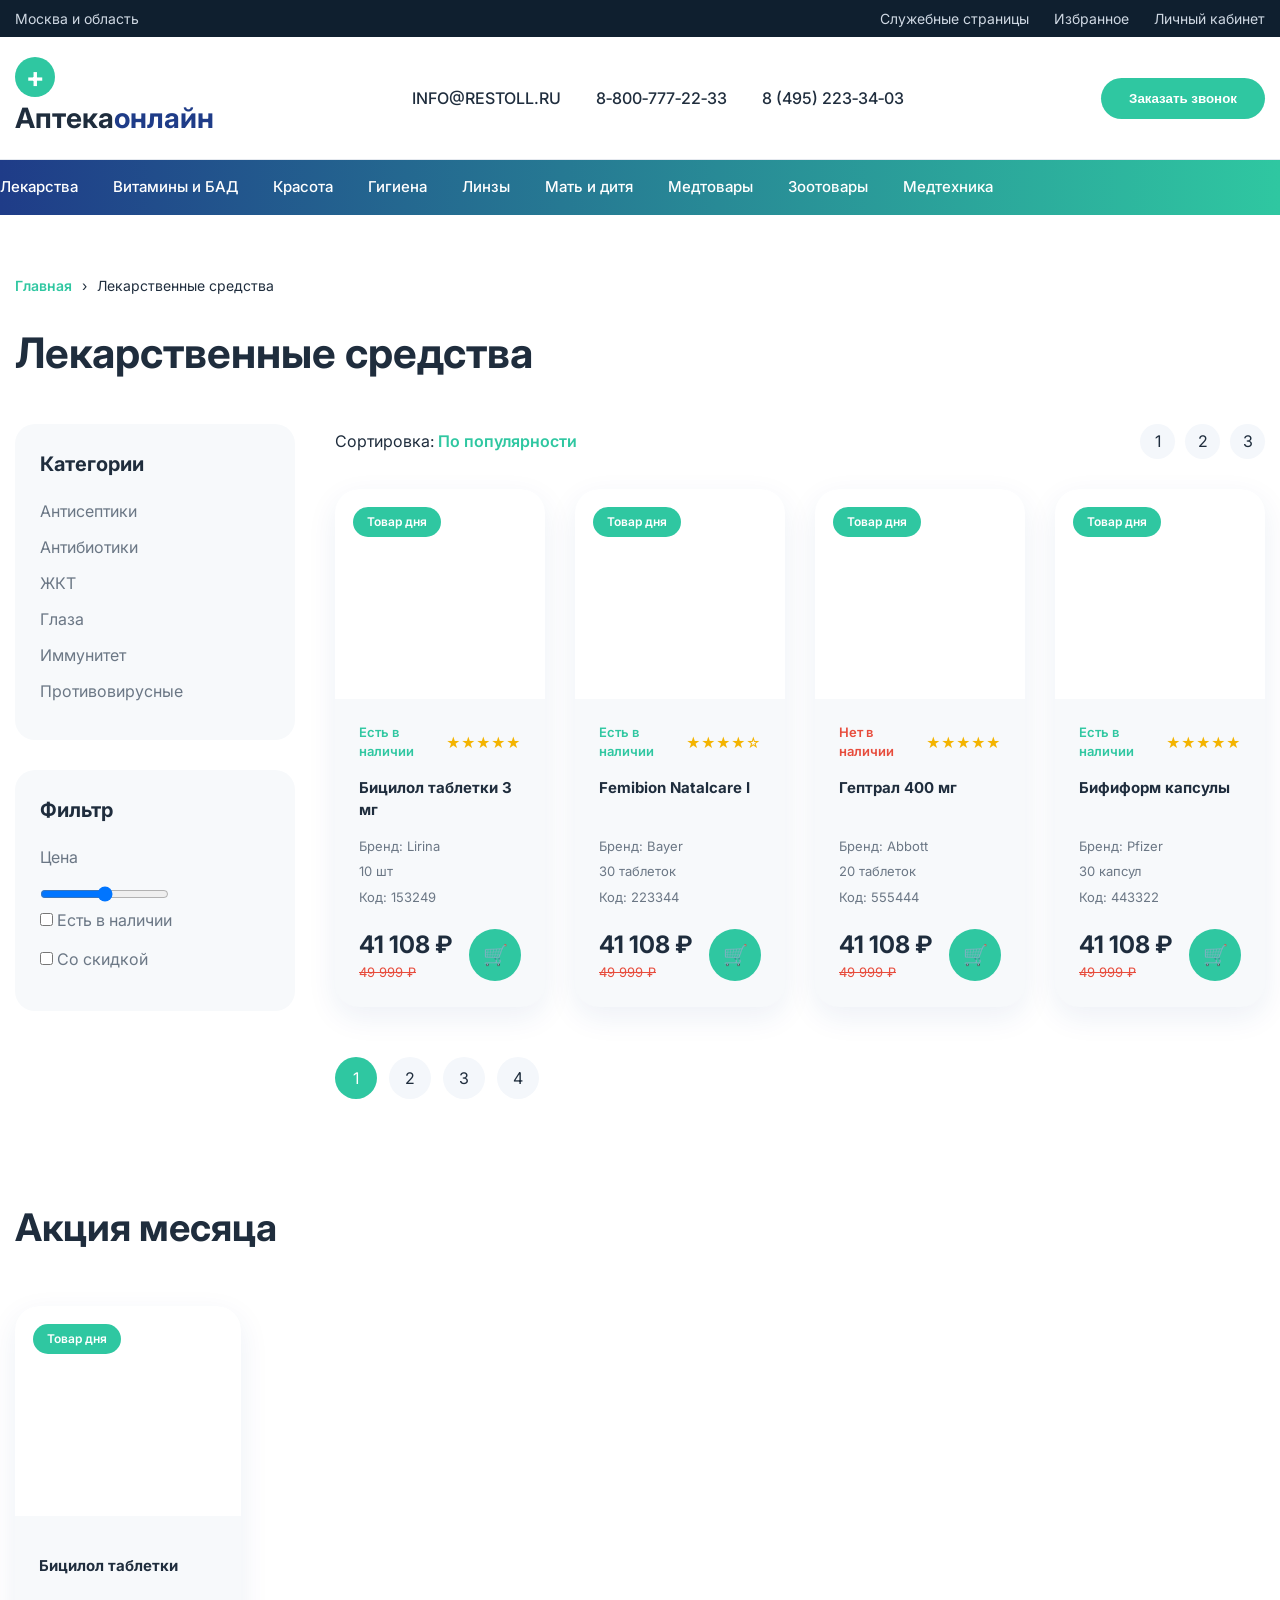
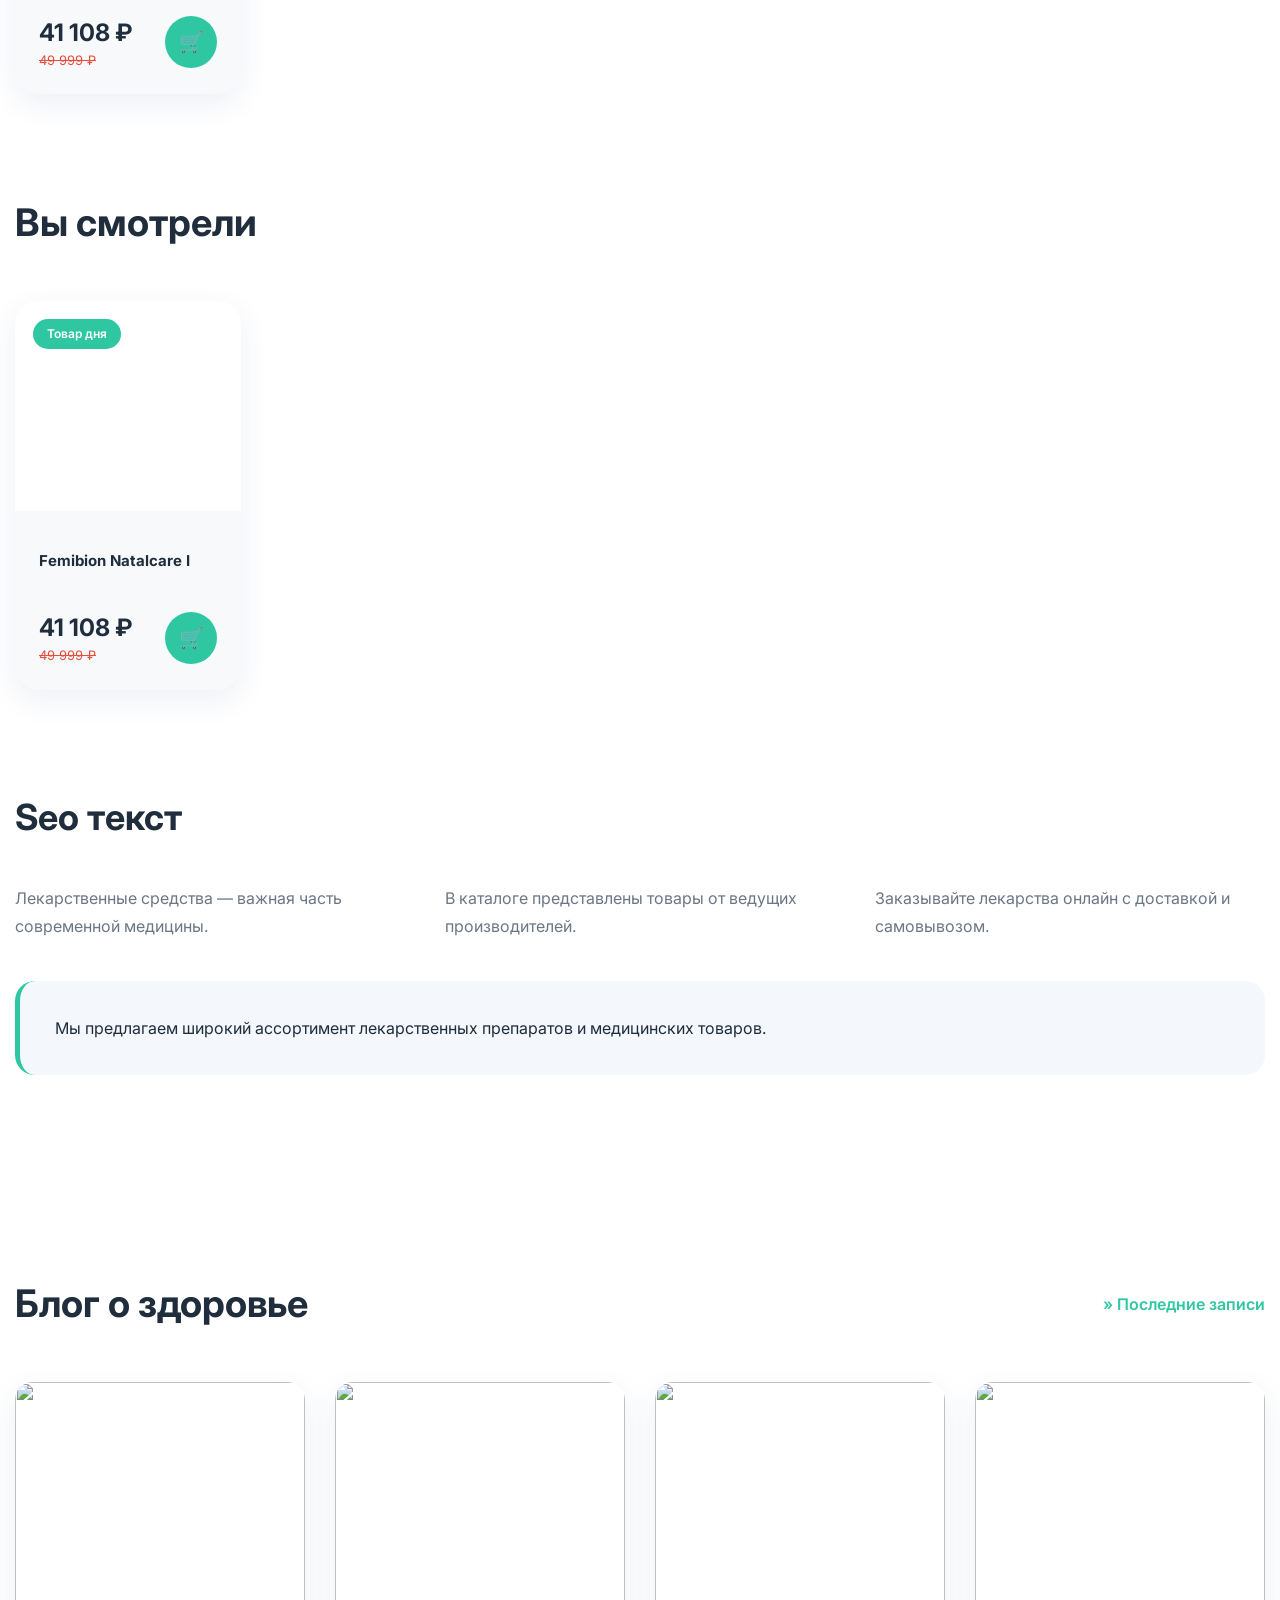
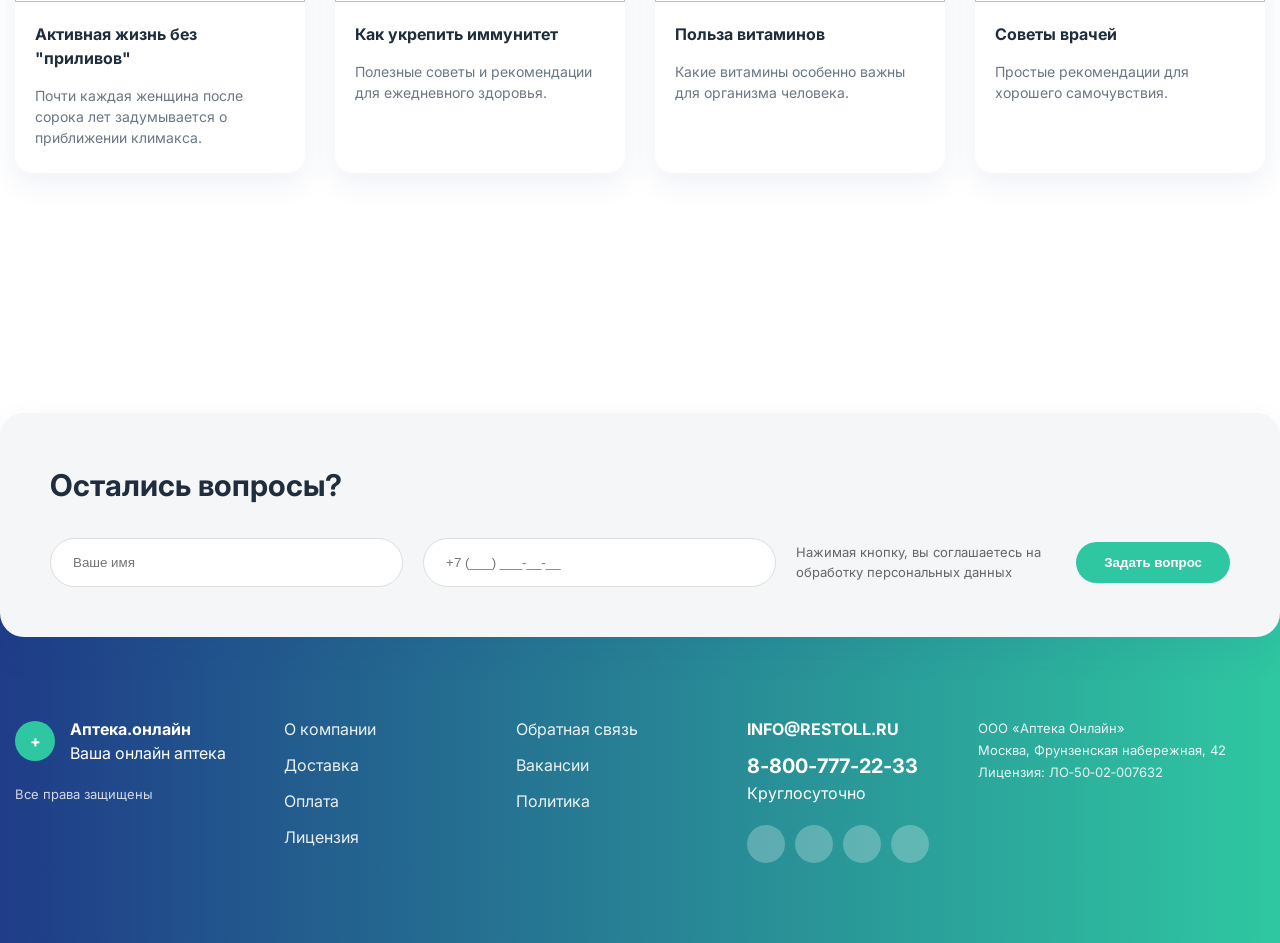
==== commit 61985167: "Update category.html" ====
--- a/category.html
+++ b/category.html
@@ -443,497 +443,96 @@
 
     </div>
 
-    <div class="product-card">
-
-                <div class="product-top">
-
-                    <span class="badge">Товар дня</span>
-
-                    <div class="product-image">
-                        <img src="images/product1.png" alt="">
-                    </div>
-
-                </div>
-
-                <div class="product-body">
-
-                    <div class="stock-row">
-
-                        <span class="stock">
-                            Есть в наличии
-                        </span>
-
-                        <div class="stars">★★★★★</div>
-
-                    </div>
-
-                    <h3>Бицилол таблетки 3 мг</h3>
-
-                    <ul class="product-info">
-
-                        <li>Бренд: Lirina</li>
-                        <li>10 шт</li>
-                        <li>Код: 153249</li>
-
-                    </ul>
-
-                    <div class="price-row">
-
-                        <div>
-
-                            <div class="price">
-                                41 108 ₽
-                            </div>
-
-                            <div class="old-price">
-                                49 999 ₽
-                            </div>
-
+    <div class="products-grid">
+
+        <div class="product-card">
+            <div class="product-top">
+                <span class="badge">Товар дня</span>
+                <div class="product-image">
+                    <img src="images/product1.png" alt="">
+                </div>
+            </div>
+
+            <div class="product-body">
+
+                <h3>Бицилол таблетки</h3>
+
+                <div class="price-row">
+
+                    <div>
+
+                        <div class="price">
+                            41 108 ₽
                         </div>
 
-                        <button class="cart-circle">
-                            🛒
-                        </button>
-
-                    </div>
-
-                </div>
-
-            </div>
-
-            <!-- CARD -->
-
-            <div class="product-card">
-
-                <div class="product-top">
-
-                    <span class="badge">Товар дня</span>
-
-                    <div class="product-image">
-                        <img src="images/product2.png" alt="">
-                    </div>
-
-                </div>
-
-                <div class="product-body">
-
-                    <div class="stock-row">
-
-                        <span class="stock">
-                            Есть в наличии
-                        </span>
-
-                        <div class="stars">★★★★☆</div>
-
-                    </div>
-
-                    <h3>Femibion Natalcare I</h3>
-
-                    <ul class="product-info">
-
-                        <li>Бренд: Bayer</li>
-                        <li>30 таблеток</li>
-                        <li>Код: 223344</li>
-
-                    </ul>
-
-                    <div class="price-row">
-
-                        <div>
-
-                            <div class="price">
-                                41 108 ₽
-                            </div>
-
-                            <div class="old-price">
-                                49 999 ₽
-                            </div>
-
+                        <div class="old-price">
+                            49 999 ₽
                         </div>
 
-                        <button class="cart-circle">
-                            🛒
-                        </button>
-
-                    </div>
-
-                </div>
-
-            </div>
-
-            <!-- CARD -->
-
-            <div class="product-card">
-
-                <div class="product-top">
-
-                    <span class="badge">Товар дня</span>
-
-                    <div class="product-image">
-                        <img src="images/product3.png" alt="">
-                    </div>
-
-                </div>
-
-                <div class="product-body">
-
-                    <div class="stock-row">
-
-                        <span class="stock red">
-                            Нет в наличии
-                        </span>
-
-                        <div class="stars">★★★★★</div>
-
-                    </div>
-
-                    <h3>Гептрал 400 мг</h3>
-
-                    <ul class="product-info">
-
-                        <li>Бренд: Abbott</li>
-                        <li>20 таблеток</li>
-                        <li>Код: 555444</li>
-
-                    </ul>
-
-                    <div class="price-row">
-
-                        <div>
-
-                            <div class="price">
-                                41 108 ₽
-                            </div>
-
-                            <div class="old-price">
-                                49 999 ₽
-                            </div>
-
+                    </div>
+
+                    <button class="cart-circle">🛒</button>
+
+                </div>
+
+            </div>
+        </div>
+
+    </div>
+
+</div>
+
+<!-- VIEWED -->
+
+<div class="category-extra">
+
+    <div class="products-header">
+
+        <h2>Вы смотрели</h2>
+
+    </div>
+
+    <div class="products-grid">
+
+        <div class="product-card">
+
+            <div class="product-top">
+
+                <span class="badge">Товар дня</span>
+
+                <div class="product-image">
+                    <img src="images/product2.png" alt="">
+                </div>
+
+            </div>
+
+            <div class="product-body">
+
+                <h3>Femibion Natalcare I</h3>
+
+                <div class="price-row">
+
+                    <div>
+
+                        <div class="price">
+                            41 108 ₽
                         </div>
 
-                        <button class="cart-circle">
-                            🛒
-                        </button>
-
-                    </div>
-
-                </div>
-
-            </div>
-
-            <!-- CARD -->
-
-            <div class="product-card">
-
-                <div class="product-top">
-
-                    <span class="badge">Товар дня</span>
-
-                    <div class="product-image">
-                        <img src="images/product4.png" alt="">
-                    </div>
-
-                </div>
-
-                <div class="product-body">
-
-                    <div class="stock-row">
-
-                        <span class="stock">
-                            Есть в наличии
-                        </span>
-
-                        <div class="stars">★★★★★</div>
-
-                    </div>
-
-                    <h3>Бифиформ капсулы</h3>
-
-                    <ul class="product-info">
-
-                        <li>Бренд: Pfizer</li>
-                        <li>30 капсул</li>
-                        <li>Код: 443322</li>
-
-                    </ul>
-
-                    <div class="price-row">
-
-                        <div>
-
-                            <div class="price">
-                                41 108 ₽
-                            </div>
-
-                            <div class="old-price">
-                                49 999 ₽
-                            </div>
-
+                        <div class="old-price">
+                            49 999 ₽
                         </div>
 
-                        <button class="cart-circle">
-                            🛒
-                        </button>
-
-                    </div>
-
-                </div>
-
-            </div>
-
-        </div>
-
-</div>
-
-<!-- VIEWED -->
-
-<div class="category-extra">
-
-    <div class="products-header">
-
-        <h2>Вы смотрели</h2>
-
-    </div>
-
-    <div class="product-card">
-
-                <div class="product-top">
-
-                    <span class="badge">Товар дня</span>
-
-                    <div class="product-image">
-                        <img src="images/product1.png" alt="">
-                    </div>
-
-                </div>
-
-                <div class="product-body">
-
-                    <div class="stock-row">
-
-                        <span class="stock">
-                            Есть в наличии
-                        </span>
-
-                        <div class="stars">★★★★★</div>
-
-                    </div>
-
-                    <h3>Бицилол таблетки 3 мг</h3>
-
-                    <ul class="product-info">
-
-                        <li>Бренд: Lirina</li>
-                        <li>10 шт</li>
-                        <li>Код: 153249</li>
-
-                    </ul>
-
-                    <div class="price-row">
-
-                        <div>
-
-                            <div class="price">
-                                41 108 ₽
-                            </div>
-
-                            <div class="old-price">
-                                49 999 ₽
-                            </div>
-
-                        </div>
-
-                        <button class="cart-circle">
-                            🛒
-                        </button>
-
-                    </div>
-
-                </div>
-
-            </div>
-
-            <!-- CARD -->
-
-            <div class="product-card">
-
-                <div class="product-top">
-
-                    <span class="badge">Товар дня</span>
-
-                    <div class="product-image">
-                        <img src="images/product2.png" alt="">
-                    </div>
-
-                </div>
-
-                <div class="product-body">
-
-                    <div class="stock-row">
-
-                        <span class="stock">
-                            Есть в наличии
-                        </span>
-
-                        <div class="stars">★★★★☆</div>
-
-                    </div>
-
-                    <h3>Femibion Natalcare I</h3>
-
-                    <ul class="product-info">
-
-                        <li>Бренд: Bayer</li>
-                        <li>30 таблеток</li>
-                        <li>Код: 223344</li>
-
-                    </ul>
-
-                    <div class="price-row">
-
-                        <div>
-
-                            <div class="price">
-                                41 108 ₽
-                            </div>
-
-                            <div class="old-price">
-                                49 999 ₽
-                            </div>
-
-                        </div>
-
-                        <button class="cart-circle">
-                            🛒
-                        </button>
-
-                    </div>
-
-                </div>
-
-            </div>
-
-            <!-- CARD -->
-
-            <div class="product-card">
-
-                <div class="product-top">
-
-                    <span class="badge">Товар дня</span>
-
-                    <div class="product-image">
-                        <img src="images/product3.png" alt="">
-                    </div>
-
-                </div>
-
-                <div class="product-body">
-
-                    <div class="stock-row">
-
-                        <span class="stock red">
-                            Нет в наличии
-                        </span>
-
-                        <div class="stars">★★★★★</div>
-
-                    </div>
-
-                    <h3>Гептрал 400 мг</h3>
-
-                    <ul class="product-info">
-
-                        <li>Бренд: Abbott</li>
-                        <li>20 таблеток</li>
-                        <li>Код: 555444</li>
-
-                    </ul>
-
-                    <div class="price-row">
-
-                        <div>
-
-                            <div class="price">
-                                41 108 ₽
-                            </div>
-
-                            <div class="old-price">
-                                49 999 ₽
-                            </div>
-
-                        </div>
-
-                        <button class="cart-circle">
-                            🛒
-                        </button>
-
-                    </div>
-
-                </div>
-
-            </div>
-
-            <!-- CARD -->
-
-            <div class="product-card">
-
-                <div class="product-top">
-
-                    <span class="badge">Товар дня</span>
-
-                    <div class="product-image">
-                        <img src="images/product4.png" alt="">
-                    </div>
-
-                </div>
-
-                <div class="product-body">
-
-                    <div class="stock-row">
-
-                        <span class="stock">
-                            Есть в наличии
-                        </span>
-
-                        <div class="stars">★★★★★</div>
-
-                    </div>
-
-                    <h3>Бифиформ капсулы</h3>
-
-                    <ul class="product-info">
-
-                        <li>Бренд: Pfizer</li>
-                        <li>30 капсул</li>
-                        <li>Код: 443322</li>
-
-                    </ul>
-
-                    <div class="price-row">
-
-                        <div>
-
-                            <div class="price">
-                                41 108 ₽
-                            </div>
-
-                            <div class="old-price">
-                                49 999 ₽
-                            </div>
-
-                        </div>
-
-                        <button class="cart-circle">
-                            🛒
-                        </button>
-
-                    </div>
-
-                </div>
-
-            </div>
-
-        </div>
+                    </div>
+
+                    <button class="cart-circle">🛒</button>
+
+                </div>
+
+            </div>
+
+        </div>
+
+    </div>
 
 </div>
 
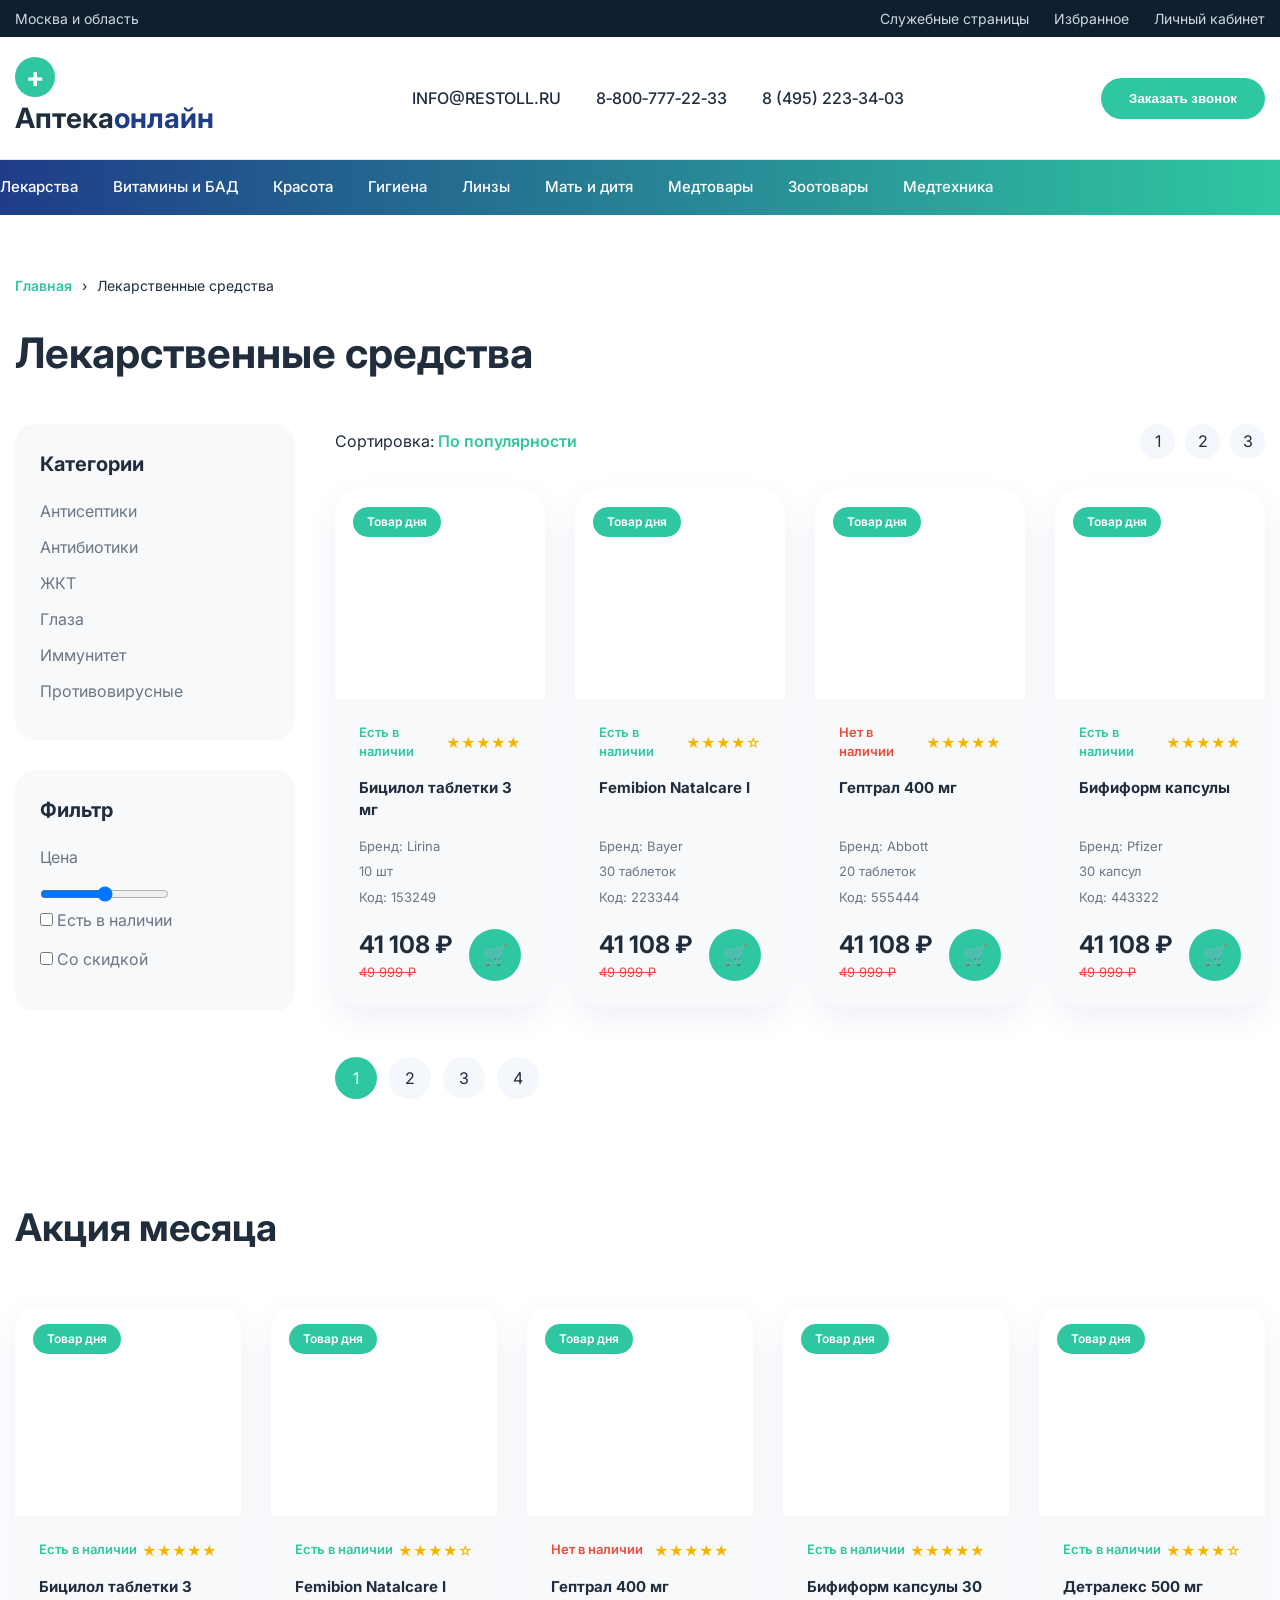
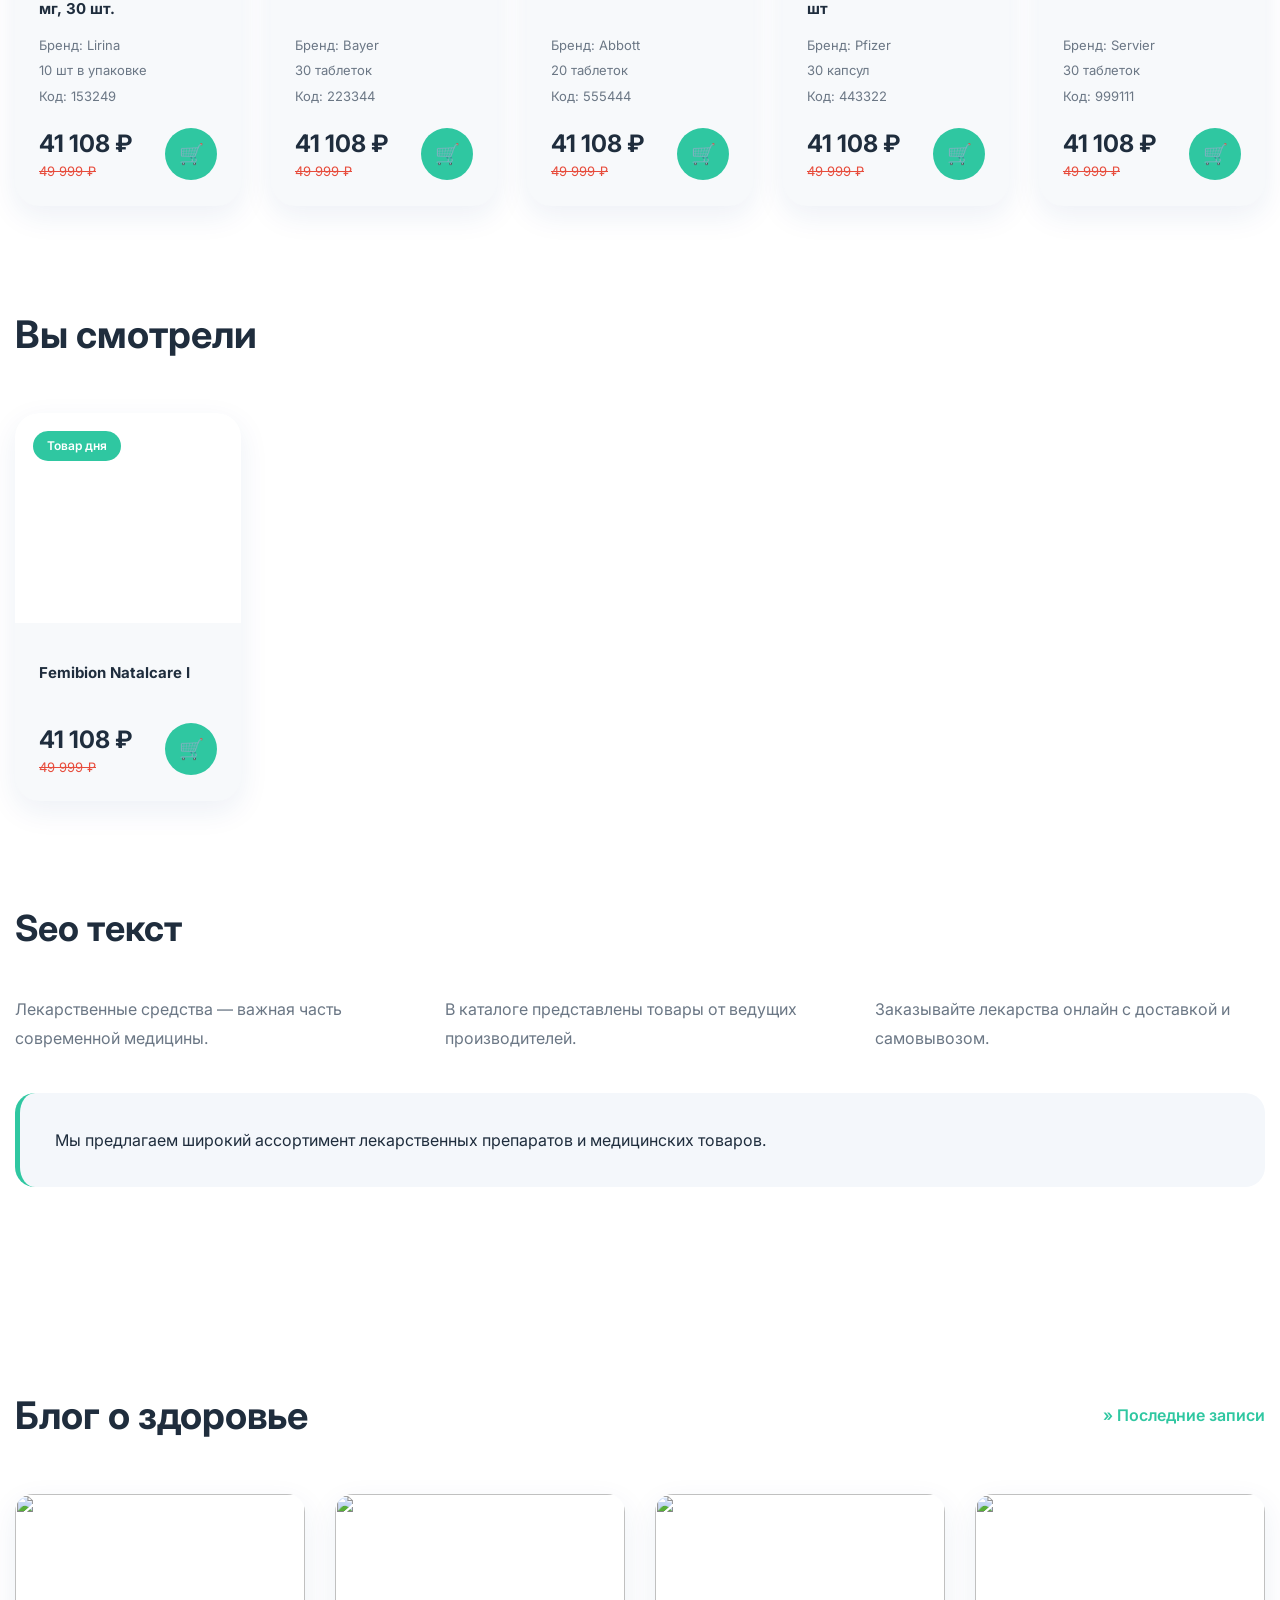
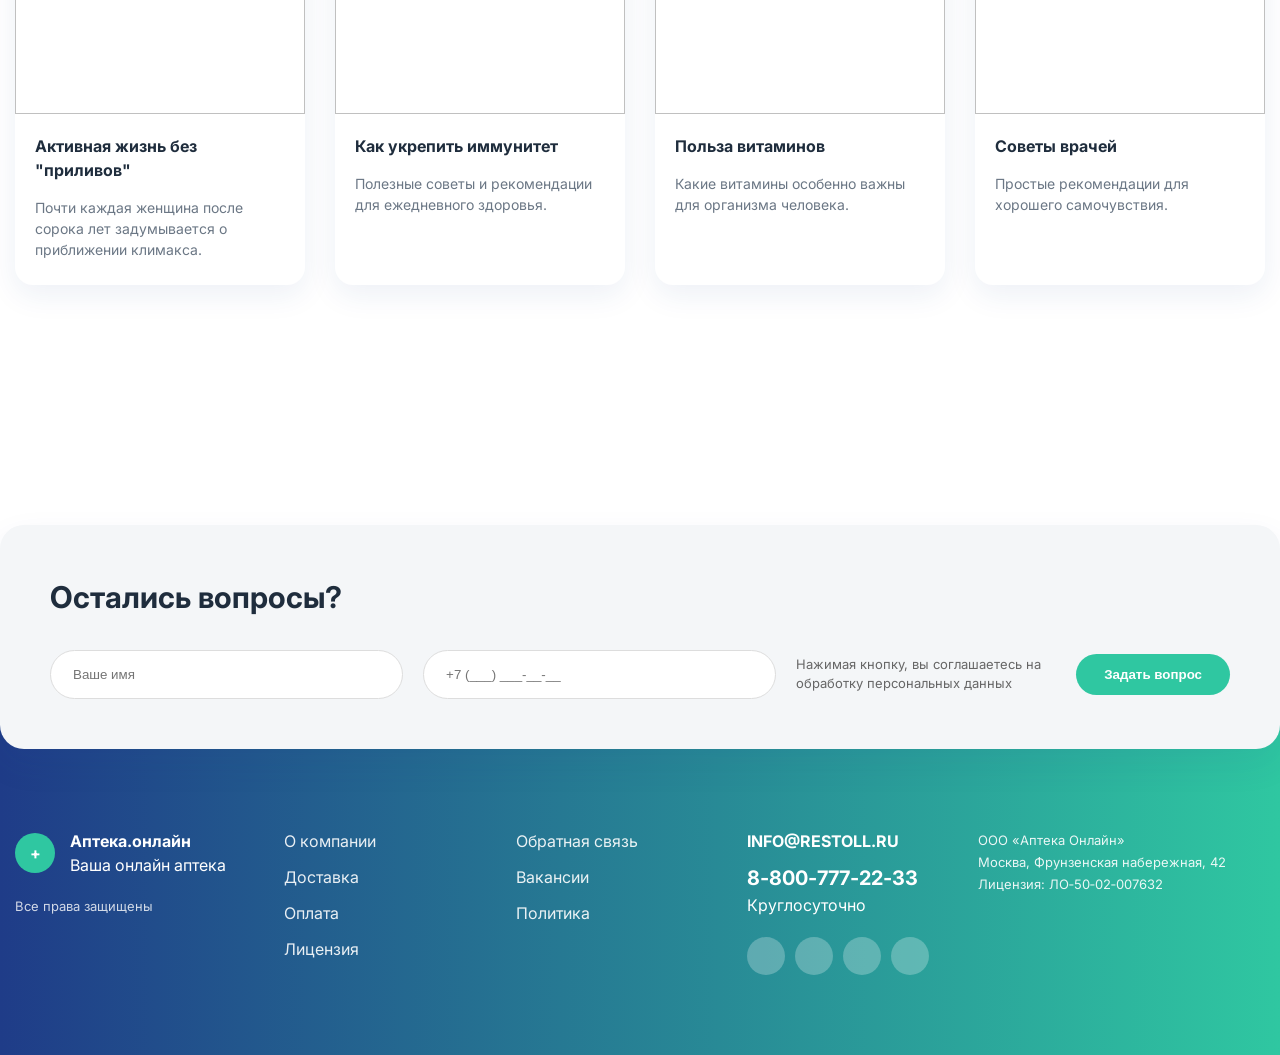
==== commit 98107633: "Update category.html" ====
--- a/category.html
+++ b/category.html
@@ -445,38 +445,310 @@
 
     <div class="products-grid">
 
-        <div class="product-card">
-            <div class="product-top">
-                <span class="badge">Товар дня</span>
-                <div class="product-image">
-                    <img src="images/product1.png" alt="">
-                </div>
-            </div>
-
-            <div class="product-body">
-
-                <h3>Бицилол таблетки</h3>
-
-                <div class="price-row">
-
-                    <div>
-
-                        <div class="price">
-                            41 108 ₽
-                        </div>
-
-                        <div class="old-price">
-                            49 999 ₽
-                        </div>
-
-                    </div>
-
-                    <button class="cart-circle">🛒</button>
-
-                </div>
-
-            </div>
-        </div>
+        <!-- PRODUCT -->
+            <div class="product-card">
+
+                <div class="product-top">
+
+                    <span class="badge">Товар дня</span>
+
+                    <div class="product-image">
+                        <img src="images/product1.png" alt="">
+                    </div>
+
+                </div>
+
+                <div class="product-body">
+
+                    <div class="stock-row">
+
+                        <span class="stock">
+                            Есть в наличии
+                        </span>
+
+                        <div class="stars">
+                            ★★★★★
+                        </div>
+
+                    </div>
+
+                    <h3>
+                        Бицилол таблетки 3 мг, 30 шт.
+                    </h3>
+
+                    <ul class="product-info">
+                        <li>Бренд: Lirina</li>
+                        <li>10 шт в упаковке</li>
+                        <li>Код: 153249</li>
+                    </ul>
+
+                    <div class="price-row">
+
+                        <div>
+
+                            <div class="price">
+                                41 108 ₽
+                            </div>
+
+                            <div class="old-price">
+                                49 999 ₽
+                            </div>
+
+                        </div>
+
+                        <button class="cart-circle">
+                            🛒
+                        </button>
+
+                    </div>
+
+                </div>
+
+            </div>
+
+            <!-- PRODUCT -->
+            <div class="product-card">
+
+                <div class="product-top">
+
+                    <span class="badge">Товар дня</span>
+
+                    <div class="product-image">
+                        <img src="images/product2.png" alt="">
+                    </div>
+
+                </div>
+
+                <div class="product-body">
+
+                    <div class="stock-row">
+
+                        <span class="stock">
+                            Есть в наличии
+                        </span>
+
+                        <div class="stars">
+                            ★★★★☆
+                        </div>
+
+                    </div>
+
+                    <h3>
+                        Femibion Natalcare I
+                    </h3>
+
+                    <ul class="product-info">
+                        <li>Бренд: Bayer</li>
+                        <li>30 таблеток</li>
+                        <li>Код: 223344</li>
+                    </ul>
+
+                    <div class="price-row">
+
+                        <div>
+
+                            <div class="price">
+                                41 108 ₽
+                            </div>
+
+                            <div class="old-price">
+                                49 999 ₽
+                            </div>
+
+                        </div>
+
+                        <button class="cart-circle">
+                            🛒
+                        </button>
+
+                    </div>
+
+                </div>
+
+            </div>
+
+            <!-- PRODUCT -->
+            <div class="product-card">
+
+                <div class="product-top">
+
+                    <span class="badge">Товар дня</span>
+
+                    <div class="product-image">
+                        <img src="images/product3.png" alt="">
+                    </div>
+
+                </div>
+
+                <div class="product-body">
+
+                    <div class="stock-row">
+
+                        <span class="stock red">
+                            Нет в наличии
+                        </span>
+
+                        <div class="stars">
+                            ★★★★★
+                        </div>
+
+                    </div>
+
+                    <h3>
+                        Гептрал 400 мг
+                    </h3>
+
+                    <ul class="product-info">
+                        <li>Бренд: Abbott</li>
+                        <li>20 таблеток</li>
+                        <li>Код: 555444</li>
+                    </ul>
+
+                    <div class="price-row">
+
+                        <div>
+
+                            <div class="price">
+                                41 108 ₽
+                            </div>
+
+                            <div class="old-price">
+                                49 999 ₽
+                            </div>
+
+                        </div>
+
+                        <button class="cart-circle">
+                            🛒
+                        </button>
+
+                    </div>
+
+                </div>
+
+            </div>
+
+            <!-- PRODUCT -->
+            <div class="product-card">
+
+                <div class="product-top">
+
+                    <span class="badge">Товар дня</span>
+
+                    <div class="product-image">
+                        <img src="images/product4.png" alt="">
+                    </div>
+
+                </div>
+
+                <div class="product-body">
+
+                    <div class="stock-row">
+
+                        <span class="stock">
+                            Есть в наличии
+                        </span>
+
+                        <div class="stars">
+                            ★★★★★
+                        </div>
+
+                    </div>
+
+                    <h3>
+                        Бифиформ капсулы 30 шт
+                    </h3>
+
+                    <ul class="product-info">
+                        <li>Бренд: Pfizer</li>
+                        <li>30 капсул</li>
+                        <li>Код: 443322</li>
+                    </ul>
+
+                    <div class="price-row">
+
+                        <div>
+
+                            <div class="price">
+                                41 108 ₽
+                            </div>
+
+                            <div class="old-price">
+                                49 999 ₽
+                            </div>
+
+                        </div>
+
+                        <button class="cart-circle">
+                            🛒
+                        </button>
+
+                    </div>
+
+                </div>
+
+            </div>
+
+            <!-- PRODUCT -->
+            <div class="product-card">
+
+                <div class="product-top">
+
+                    <span class="badge">Товар дня</span>
+
+                    <div class="product-image">
+                        <img src="images/product5.png" alt="">
+                    </div>
+
+                </div>
+
+                <div class="product-body">
+
+                    <div class="stock-row">
+
+                        <span class="stock">
+                            Есть в наличии
+                        </span>
+
+                        <div class="stars">
+                            ★★★★☆
+                        </div>
+
+                    </div>
+
+                    <h3>
+                        Детралекс 500 мг
+                    </h3>
+
+                    <ul class="product-info">
+                        <li>Бренд: Servier</li>
+                        <li>30 таблеток</li>
+                        <li>Код: 999111</li>
+                    </ul>
+
+                    <div class="price-row">
+
+                        <div>
+
+                            <div class="price">
+                                41 108 ₽
+                            </div>
+
+                            <div class="old-price">
+                                49 999 ₽
+                            </div>
+
+                        </div>
+
+                        <button class="cart-circle">
+                            🛒
+                        </button>
+
+                    </div>
+
+                </div>
+
+            </div>
 
     </div>
 
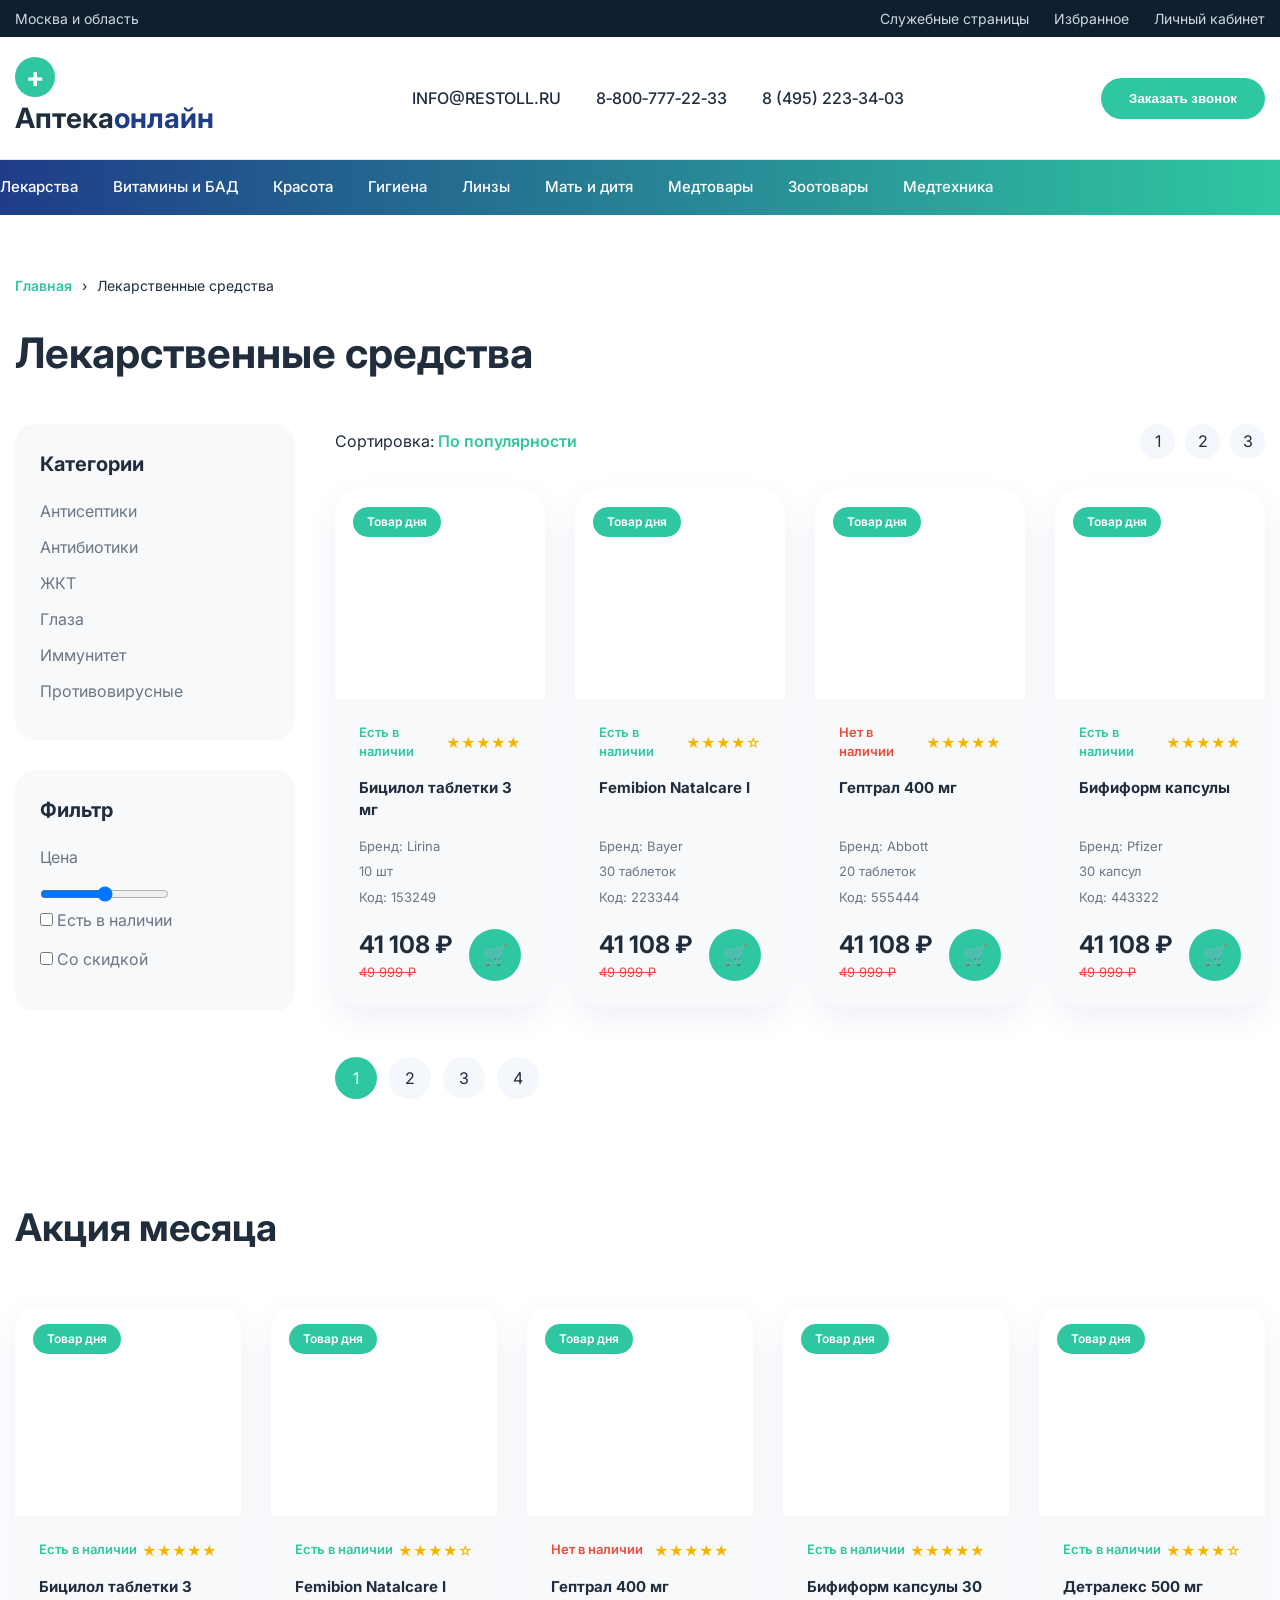
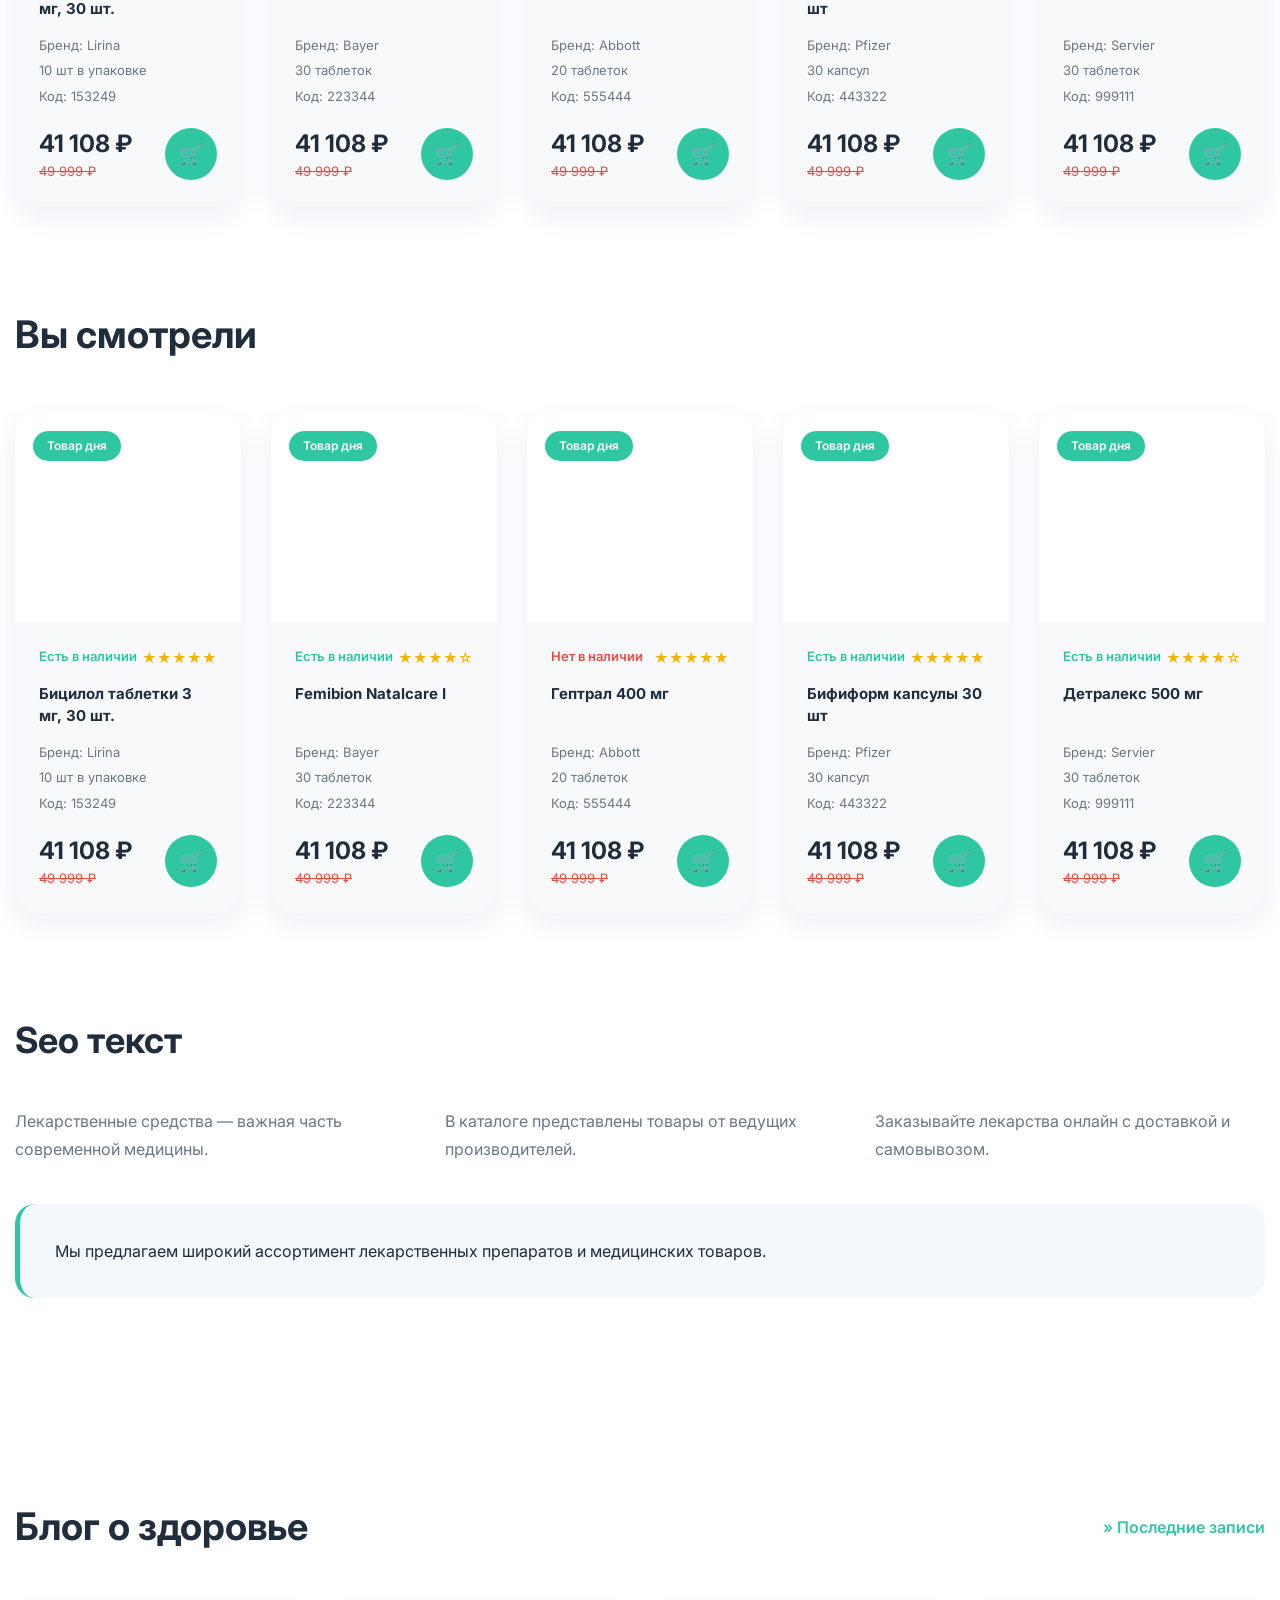
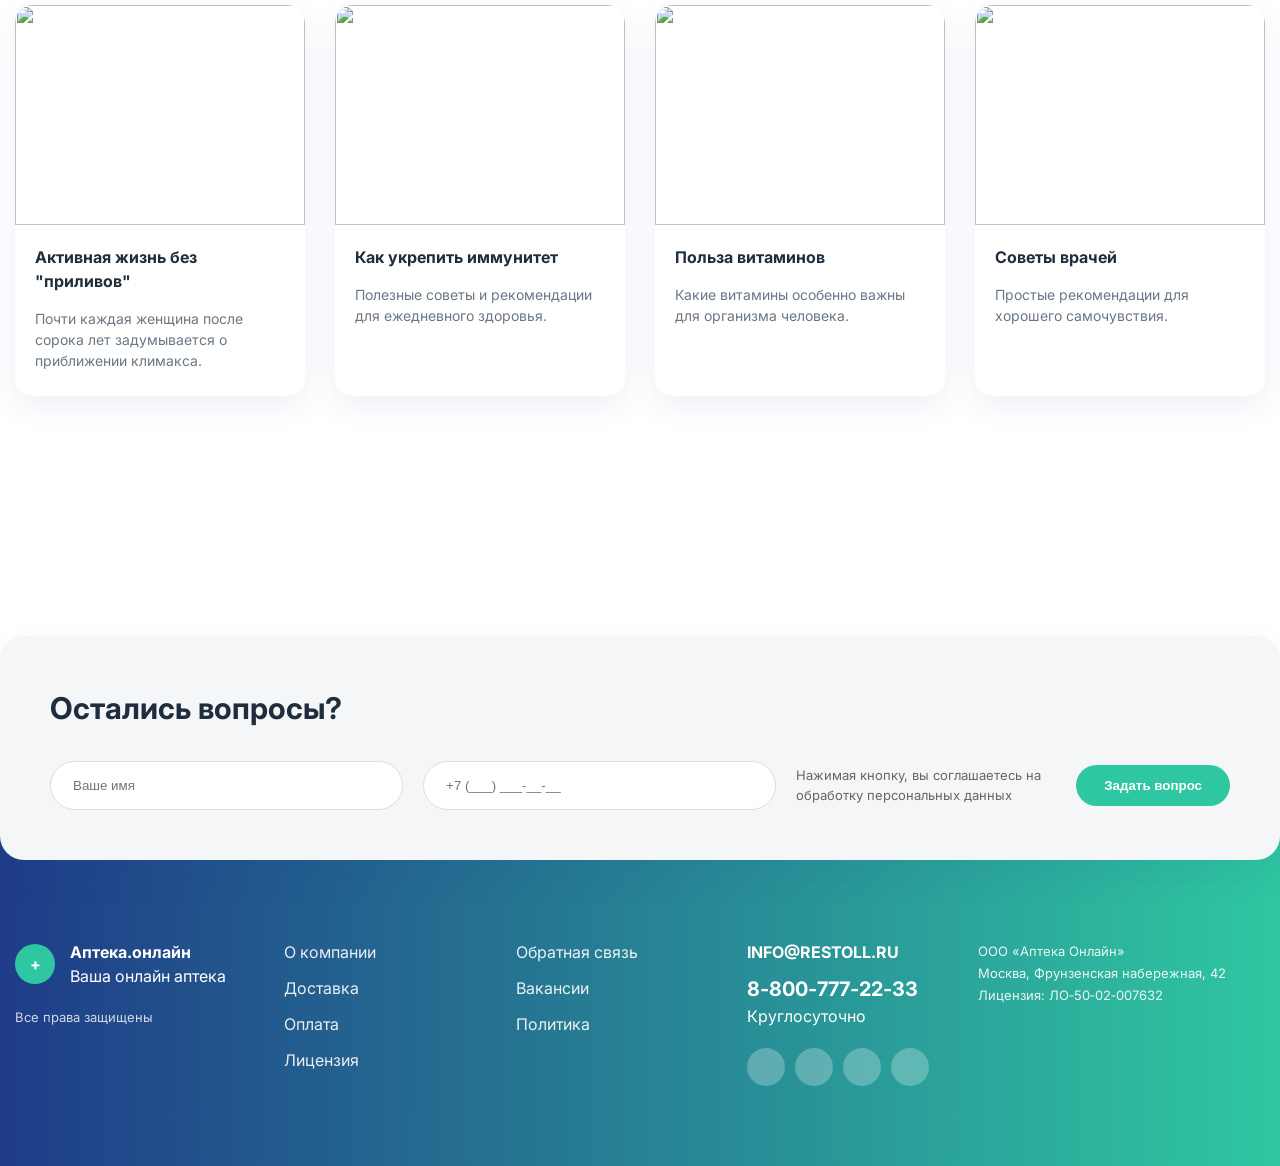
==== commit bfdb8772: "Update category.html" ====
--- a/category.html
+++ b/category.html
@@ -766,43 +766,310 @@
 
     <div class="products-grid">
 
-        <div class="product-card">
-
-            <div class="product-top">
-
-                <span class="badge">Товар дня</span>
-
-                <div class="product-image">
-                    <img src="images/product2.png" alt="">
-                </div>
-
-            </div>
-
-            <div class="product-body">
-
-                <h3>Femibion Natalcare I</h3>
-
-                <div class="price-row">
-
-                    <div>
-
-                        <div class="price">
-                            41 108 ₽
-                        </div>
-
-                        <div class="old-price">
-                            49 999 ₽
-                        </div>
-
-                    </div>
-
-                    <button class="cart-circle">🛒</button>
-
-                </div>
-
-            </div>
-
-        </div>
+        <!-- PRODUCT -->
+            <div class="product-card">
+
+                <div class="product-top">
+
+                    <span class="badge">Товар дня</span>
+
+                    <div class="product-image">
+                        <img src="images/product1.png" alt="">
+                    </div>
+
+                </div>
+
+                <div class="product-body">
+
+                    <div class="stock-row">
+
+                        <span class="stock">
+                            Есть в наличии
+                        </span>
+
+                        <div class="stars">
+                            ★★★★★
+                        </div>
+
+                    </div>
+
+                    <h3>
+                        Бицилол таблетки 3 мг, 30 шт.
+                    </h3>
+
+                    <ul class="product-info">
+                        <li>Бренд: Lirina</li>
+                        <li>10 шт в упаковке</li>
+                        <li>Код: 153249</li>
+                    </ul>
+
+                    <div class="price-row">
+
+                        <div>
+
+                            <div class="price">
+                                41 108 ₽
+                            </div>
+
+                            <div class="old-price">
+                                49 999 ₽
+                            </div>
+
+                        </div>
+
+                        <button class="cart-circle">
+                            🛒
+                        </button>
+
+                    </div>
+
+                </div>
+
+            </div>
+
+            <!-- PRODUCT -->
+            <div class="product-card">
+
+                <div class="product-top">
+
+                    <span class="badge">Товар дня</span>
+
+                    <div class="product-image">
+                        <img src="images/product2.png" alt="">
+                    </div>
+
+                </div>
+
+                <div class="product-body">
+
+                    <div class="stock-row">
+
+                        <span class="stock">
+                            Есть в наличии
+                        </span>
+
+                        <div class="stars">
+                            ★★★★☆
+                        </div>
+
+                    </div>
+
+                    <h3>
+                        Femibion Natalcare I
+                    </h3>
+
+                    <ul class="product-info">
+                        <li>Бренд: Bayer</li>
+                        <li>30 таблеток</li>
+                        <li>Код: 223344</li>
+                    </ul>
+
+                    <div class="price-row">
+
+                        <div>
+
+                            <div class="price">
+                                41 108 ₽
+                            </div>
+
+                            <div class="old-price">
+                                49 999 ₽
+                            </div>
+
+                        </div>
+
+                        <button class="cart-circle">
+                            🛒
+                        </button>
+
+                    </div>
+
+                </div>
+
+            </div>
+
+            <!-- PRODUCT -->
+            <div class="product-card">
+
+                <div class="product-top">
+
+                    <span class="badge">Товар дня</span>
+
+                    <div class="product-image">
+                        <img src="images/product3.png" alt="">
+                    </div>
+
+                </div>
+
+                <div class="product-body">
+
+                    <div class="stock-row">
+
+                        <span class="stock red">
+                            Нет в наличии
+                        </span>
+
+                        <div class="stars">
+                            ★★★★★
+                        </div>
+
+                    </div>
+
+                    <h3>
+                        Гептрал 400 мг
+                    </h3>
+
+                    <ul class="product-info">
+                        <li>Бренд: Abbott</li>
+                        <li>20 таблеток</li>
+                        <li>Код: 555444</li>
+                    </ul>
+
+                    <div class="price-row">
+
+                        <div>
+
+                            <div class="price">
+                                41 108 ₽
+                            </div>
+
+                            <div class="old-price">
+                                49 999 ₽
+                            </div>
+
+                        </div>
+
+                        <button class="cart-circle">
+                            🛒
+                        </button>
+
+                    </div>
+
+                </div>
+
+            </div>
+
+            <!-- PRODUCT -->
+            <div class="product-card">
+
+                <div class="product-top">
+
+                    <span class="badge">Товар дня</span>
+
+                    <div class="product-image">
+                        <img src="images/product4.png" alt="">
+                    </div>
+
+                </div>
+
+                <div class="product-body">
+
+                    <div class="stock-row">
+
+                        <span class="stock">
+                            Есть в наличии
+                        </span>
+
+                        <div class="stars">
+                            ★★★★★
+                        </div>
+
+                    </div>
+
+                    <h3>
+                        Бифиформ капсулы 30 шт
+                    </h3>
+
+                    <ul class="product-info">
+                        <li>Бренд: Pfizer</li>
+                        <li>30 капсул</li>
+                        <li>Код: 443322</li>
+                    </ul>
+
+                    <div class="price-row">
+
+                        <div>
+
+                            <div class="price">
+                                41 108 ₽
+                            </div>
+
+                            <div class="old-price">
+                                49 999 ₽
+                            </div>
+
+                        </div>
+
+                        <button class="cart-circle">
+                            🛒
+                        </button>
+
+                    </div>
+
+                </div>
+
+            </div>
+
+            <!-- PRODUCT -->
+            <div class="product-card">
+
+                <div class="product-top">
+
+                    <span class="badge">Товар дня</span>
+
+                    <div class="product-image">
+                        <img src="images/product5.png" alt="">
+                    </div>
+
+                </div>
+
+                <div class="product-body">
+
+                    <div class="stock-row">
+
+                        <span class="stock">
+                            Есть в наличии
+                        </span>
+
+                        <div class="stars">
+                            ★★★★☆
+                        </div>
+
+                    </div>
+
+                    <h3>
+                        Детралекс 500 мг
+                    </h3>
+
+                    <ul class="product-info">
+                        <li>Бренд: Servier</li>
+                        <li>30 таблеток</li>
+                        <li>Код: 999111</li>
+                    </ul>
+
+                    <div class="price-row">
+
+                        <div>
+
+                            <div class="price">
+                                41 108 ₽
+                            </div>
+
+                            <div class="old-price">
+                                49 999 ₽
+                            </div>
+
+                        </div>
+
+                        <button class="cart-circle">
+                            🛒
+                        </button>
+
+                    </div>
+
+                </div>
+
+            </div>
 
     </div>
 
